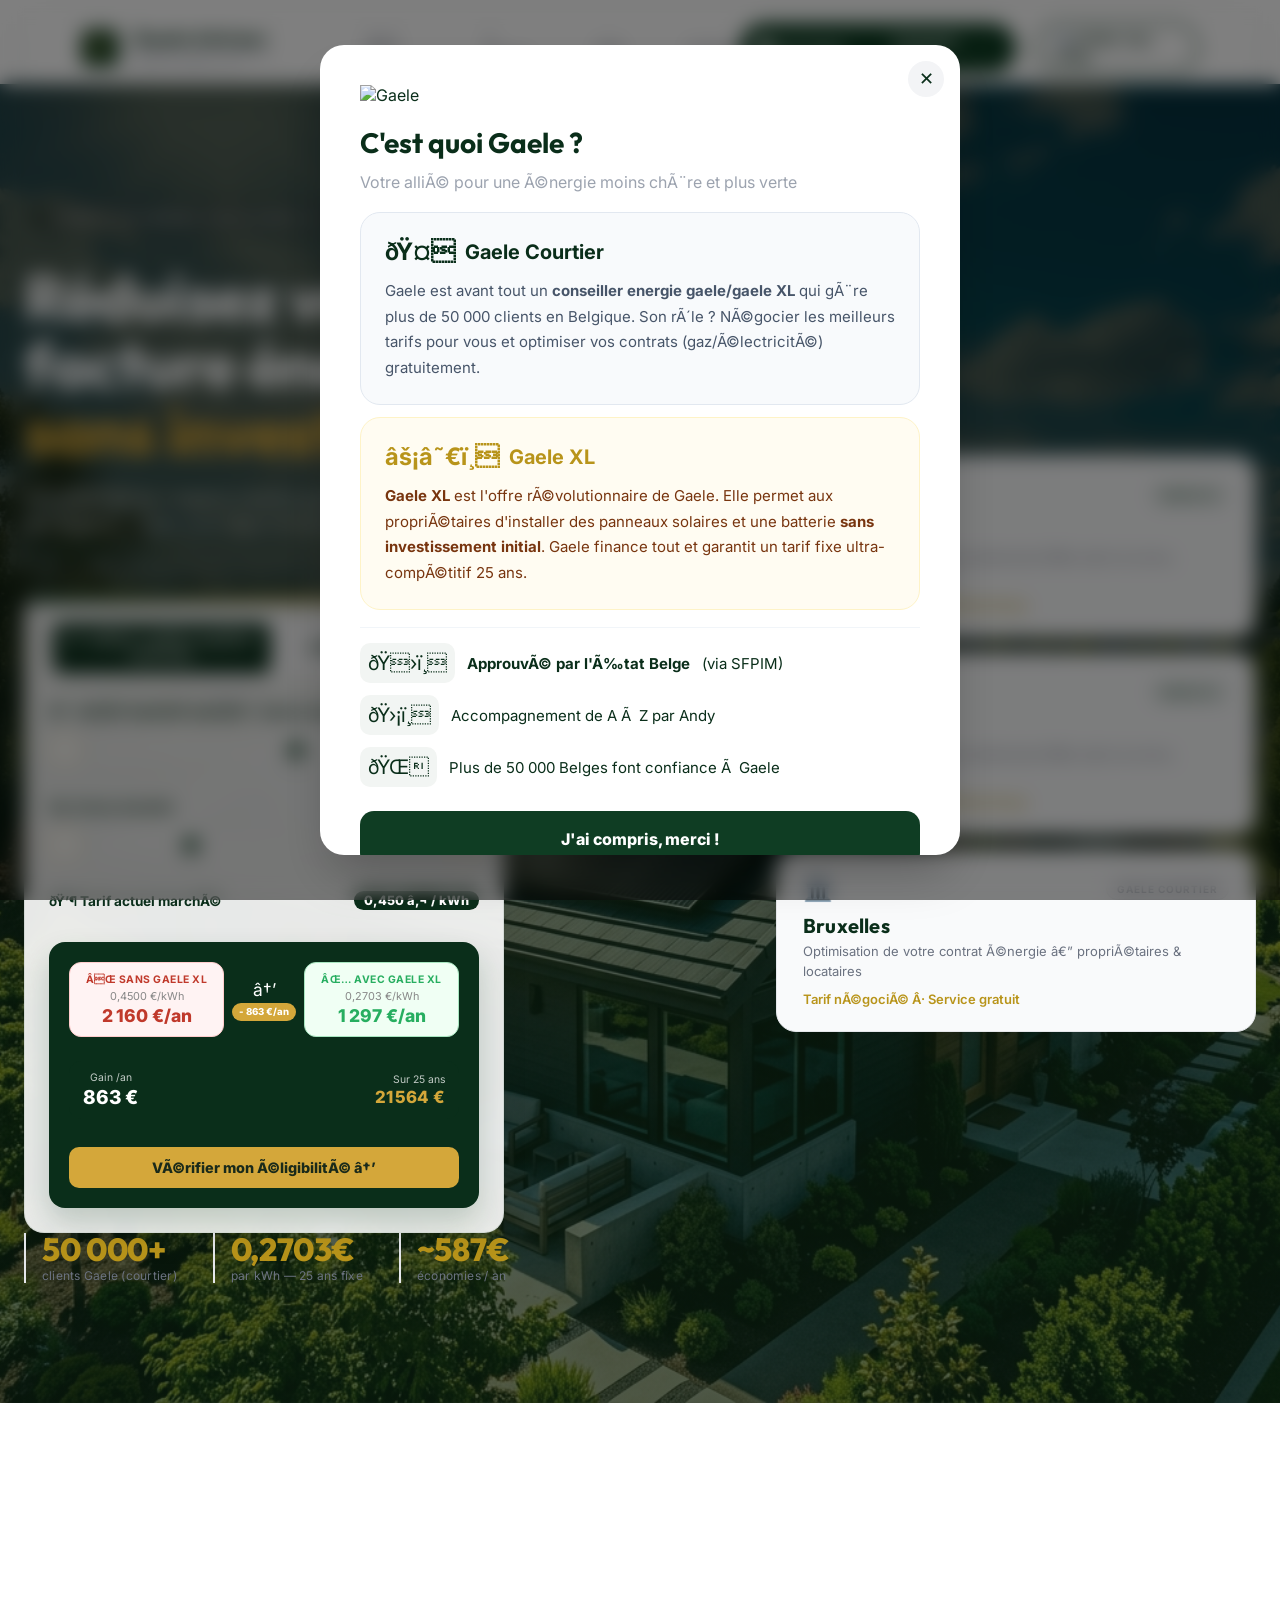
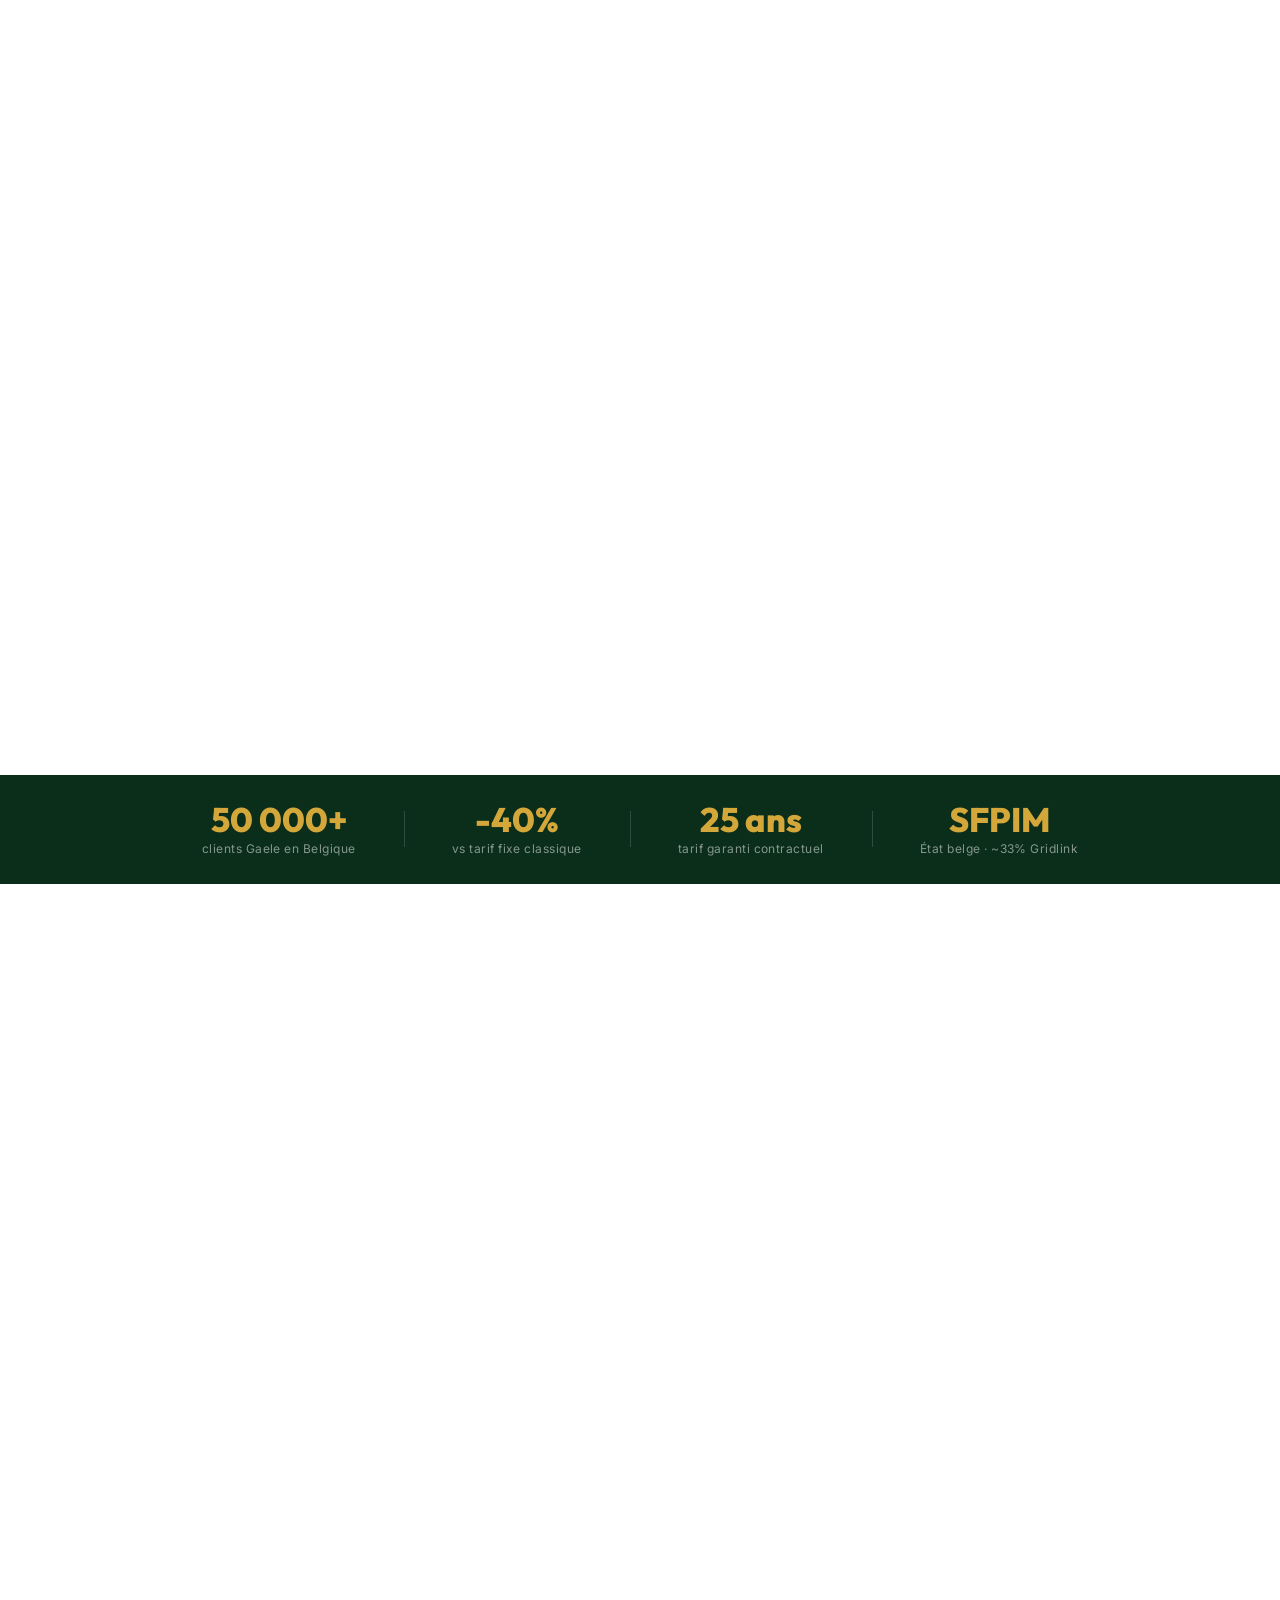
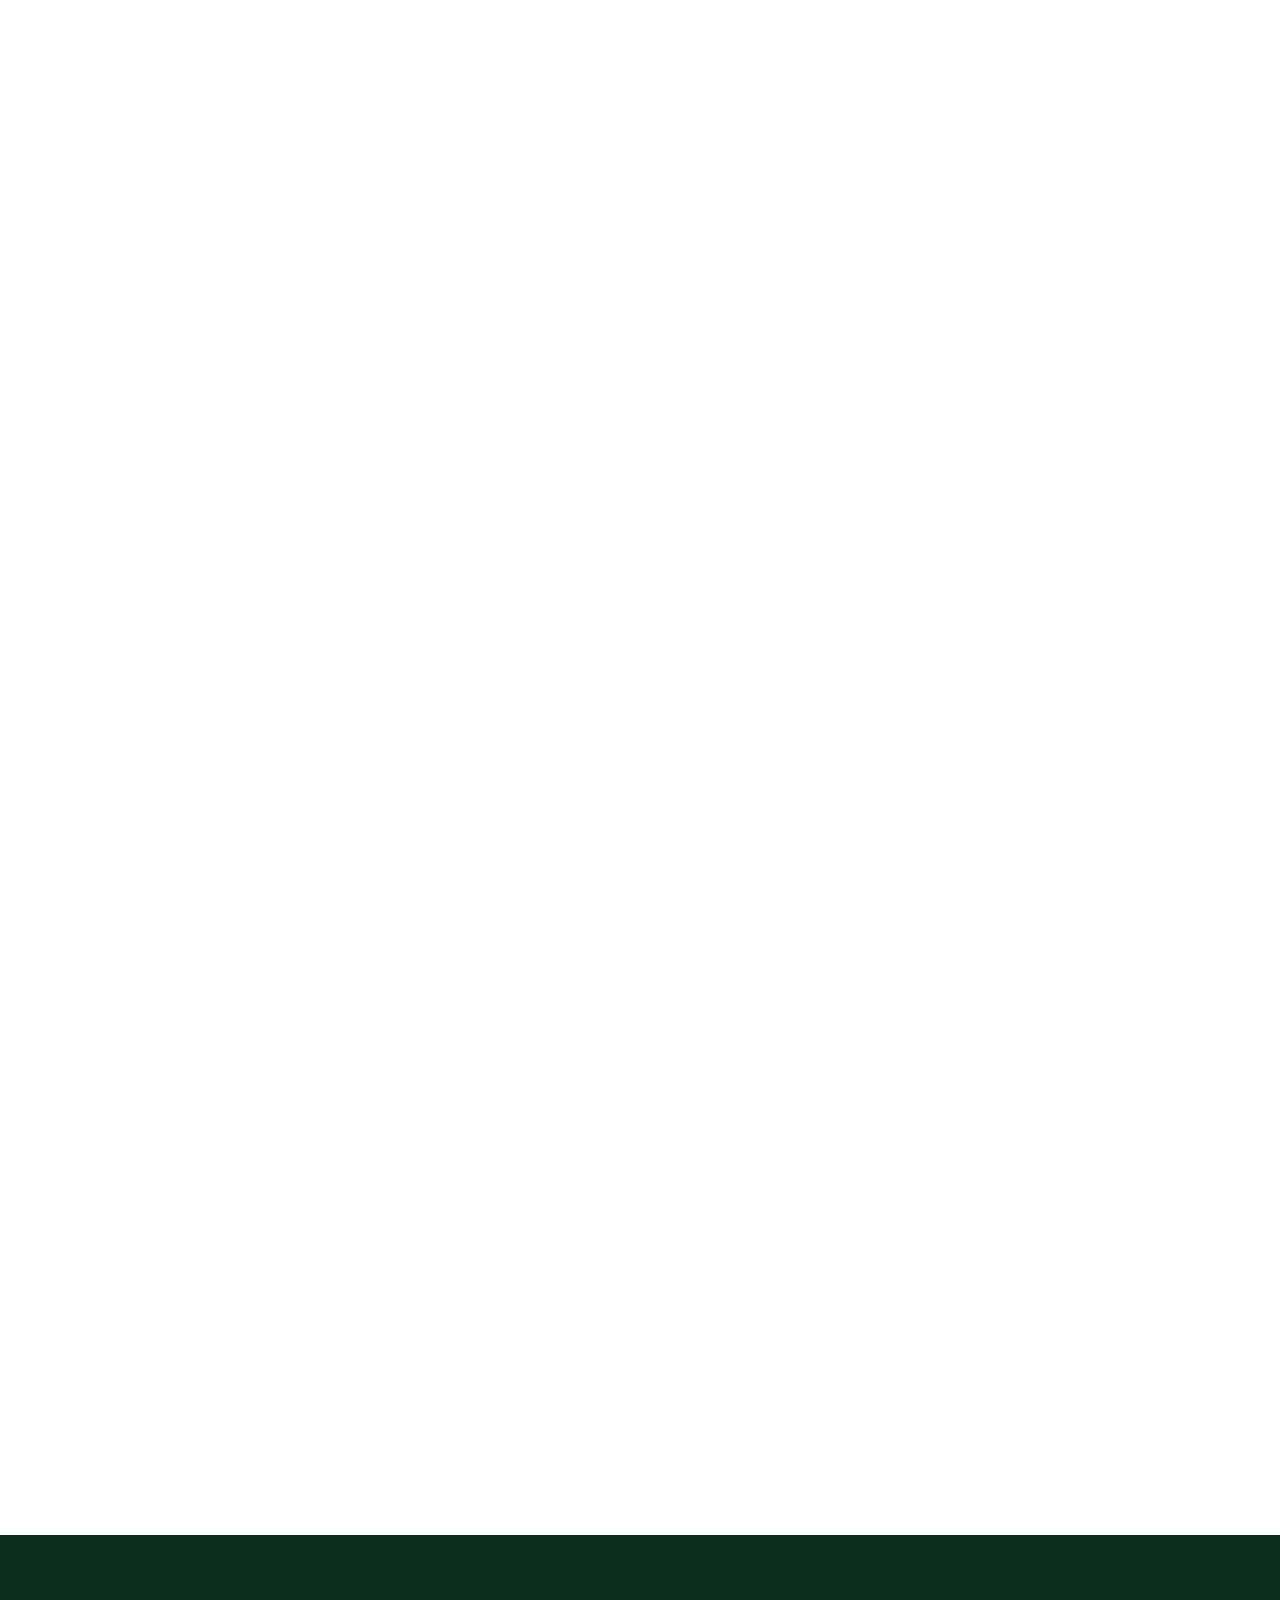
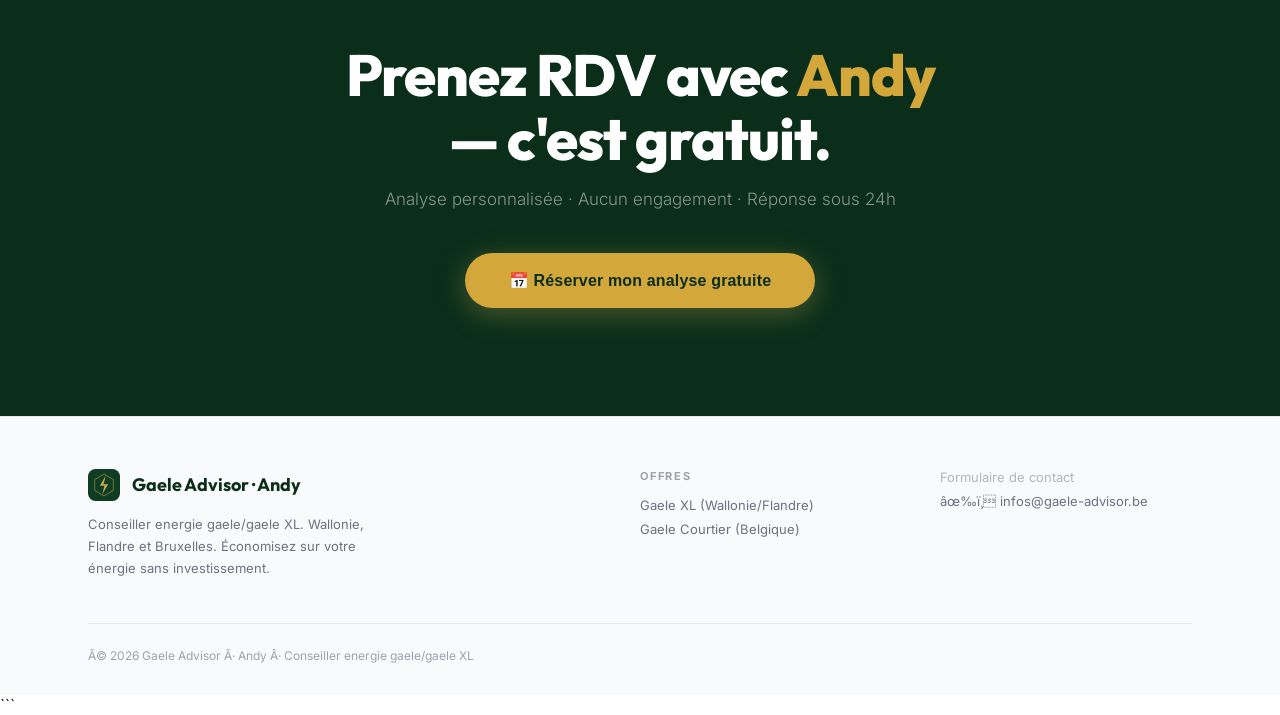
==== index.html @ d5b91354 "Suppression du badge REDONDANT SFPIM dans le Hero (remplacé par la section Key Info)" ====
<!DOCTYPE html>
<html lang="fr">
<head>
<!-- Google Tag Manager -->
<script>(function(w,d,s,l,i){w[l]=w[l]||[];w[l].push({'gtm.start':
new Date().getTime(),event:'gtm.js'});var f=d.getElementsByTagName(s)[0],
j=d.createElement(s),dl=l!='dataLayer'?'&l='+l:'';j.async=true;j.src=
'https://www.googletagmanager.com/gtm.js?id='+i+dl;f.parentNode.insertBefore(j,f);
})(window,document,'script','dataLayer','GTM-54HFLBH8');</script>
<!-- End Google Tag Manager -->

<!-- Meta Pixel Code -->
<script>
!function(f,b,e,v,n,t,s)
{if(f.fbq)return;n=f.fbq=function(){n.callMethod?
n.callMethod.apply(n,arguments):n.queue.push(arguments)};
if(!f._fbq)f._fbq=n;n.push=n;n.loaded=!0;n.version='2.0';
n.queue=[];t=b.createElement(e);t.async=!0;
t.src=v;s=b.getElementsByTagName(e)[0];
s.parentNode.insertBefore(t,s)}(window, document,'script',
'https://connect.facebook.net/en_US/fbevents.js');
fbq('init', '4388762891378390');
fbq('track', 'PageView');
</script>
<noscript><img height="1" width="1" style="display:none"
src="https://www.facebook.com/tr?id=4388762891378390&ev=PageView&noscript=1"
/></noscript>
<!-- End Meta Pixel Code -->
<meta charset="UTF-8">
<meta name="viewport" content="width=device-width, initial-scale=1.0">
<title>Gaele Advisor &#8212; Andy | &#201;conomisez sur votre &#233;nergie</title>

<!-- SEO Meta -->
<meta name="description" content="Panneaux solaires + batterie installés gratuitement en Wallonie et Flandre. Tarif fixe 0,2703€/kWh pendant 25 ans. Andy, conseiller energie gaele/gaele XL, vous accompagne.">
<link rel="canonical" href="https://gaele-advisor.be/">

<!-- Open Graph -->
<meta property="og:type" content="website">
<meta property="og:locale" content="fr_BE">
<meta property="og:site_name" content="Gaele Advisor · Andy">
<meta property="og:title" content="Gaele Advisor — Panneaux solaires gratuits + batterie | Belgique">
<meta property="og:description" content="Installation gratuite de panneaux solaires et batterie en Wallonie et Flandre. Tarif fixe 0,2703€/kWh sur 25 ans. Conseiller energie gaele/gaele XL & SFPIM.">
<meta property="og:url" content="https://gaele-advisor.be/">
<meta property="og:image" content="https://gaele-advisor.be/og-image.png">
<meta property="og:image:width" content="1200">
<meta property="og:image:height" content="630">

<!-- Twitter Card -->
<meta name="twitter:card" content="summary_large_image">
<meta name="twitter:title" content="Gaele Advisor — Panneaux solaires gratuits + batterie | Belgique">
<meta name="twitter:description" content="Installation gratuite en Wallonie et Flandre. Tarif fixe 0,2703€/kWh sur 25 ans.">
<meta name="twitter:image" content="https://gaele-advisor.be/og-image.png">

<!-- Favicon -->
<link rel="icon" type="image/svg+xml" href="data:image/svg+xml,%3Csvg xmlns='http://www.w3.org/2000/svg' width='32' height='32' viewBox='0 0 38 38'%3E%3Crect width='38' height='38' rx='9' fill='%230F3D23'/%3E%3Cpath d='M21 8L14 20H19.5L17 30L24 18H18.5L21 8Z' fill='%23C9A84C'/%3E%3C/svg%3E">
<link rel="apple-touch-icon" href="data:image/svg+xml,%3Csvg xmlns='http://www.w3.org/2000/svg' width='180' height='180' viewBox='0 0 38 38'%3E%3Crect width='38' height='38' rx='9' fill='%230F3D23'/%3E%3Cpath d='M21 8L14 20H19.5L17 30L24 18H18.5L21 8Z' fill='%23C9A84C'/%3E%3C/svg%3E">

<!-- Theme & Geo -->
<meta name="theme-color" content="#0F3D23">
<meta name="geo.region" content="BE">
<meta name="geo.placename" content="Belgique">
<meta name="content-language" content="fr">

<!-- Fonts & Preconnects -->
<link rel="preconnect" href="https://fonts.googleapis.com">
<link rel="preconnect" href="https://fonts.gstatic.com" crossorigin>
<link href="https://fonts.googleapis.com/css2?family=Outfit:wght@300;400;500;600;700;800&family=Inter:wght@300;400;500;600;700&family=Plus+Jakarta+Sans:ital,wght@0,300;0,400;0,500;0,600;0,700;0,800;1,400;1,600&display=swap" rel="stylesheet">
<link rel="preconnect" href="https://adebczvhvxajiyeeyerx.supabase.co" crossorigin>

<link rel="stylesheet" href="styles.css?v=12">
<link rel="stylesheet" href="https://cdn.jsdelivr.net/npm/flatpickr/dist/flatpickr.min.css">

<!-- Scripts bloquants déplacés après le corps, mais on peut les garder ici avec DEFER -->
<script src="https://cdn.jsdelivr.net/npm/@supabase/supabase-js@2/dist/umd/supabase.min.js" defer></script>
<script src="https://cdn.jsdelivr.net/npm/flatpickr" defer></script>
<script src="https://npmcdn.com/flatpickr/dist/l10n/fr.js" defer></script>
<script src="script.js?v=4.0" defer></script>

<!-- Structured Data -->
<script type="application/ld+json">
{
  "@context": "https://schema.org",
  "@type": "LocalBusiness",
  "name": "Gaele Advisor · Andy",
  "description": "Conseiller energie gaele/gaele XL. Installation gratuite de panneaux solaires et batterie en Wallonie et Flandre. Optimisation de contrat énergie pour toute la Belgique.",
  "url": "https://gaele-advisor.be",
  "telephone": "+32470432211",
  "email": "infos@gaele-advisor.be",
  "areaServed": ["Wallonie", "Flandre", "Bruxelles"],
  "priceRange": "€",
  "address": { "@type": "PostalAddress", "addressCountry": "BE" },
  "aggregateRating": {
    "@type": "AggregateRating",
    "ratingValue": "4.9",
    "reviewCount": "217"
  }
}
</script>
<script type="application/ld+json">
{
  "@context": "https://schema.org",
  "@type": "FAQPage",
  "mainEntity": [
    { "@type": "Question", "name": "Pourquoi l'installation est-elle vraiment gratuite ?", "acceptedAnswer": { "@type": "Answer", "text": "Gaele XL installe les panneaux et une batterie sans frais car il gère intelligemment l'énergie stockée sur le marché de l'électricité (marché des déséquilibres)." }},
    { "@type": "Question", "name": "Y a-t-il des frais à prévoir ?", "acceptedAnswer": { "@type": "Answer", "text": "Un seul paiement unique de 150€ de frais de dossier, intégralement remboursés si l'installation s'avère techniquement impossible." }},
    { "@type": "Question", "name": "Pourquoi Gaele XL n'est-il pas disponible à Bruxelles ?", "acceptedAnswer": { "@type": "Answer", "text": "La Région bruxelloise traverse une situation financière difficile, ce qui fragilise les mécanismes de soutien aux énergies renouvelables. Gaele Courtier est disponible partout en Belgique." }},
    { "@type": "Question", "name": "Que se passe-t-il après 25 ans ?", "acceptedAnswer": { "@type": "Answer", "text": "L'installation vous appartient entièrement. Vous pouvez renouveler, changer de fournisseur, ou exploiter votre installation en totale indépendance." }},
    { "@type": "Question", "name": "Suis-je éligible si je suis locataire ?", "acceptedAnswer": { "@type": "Answer", "text": "Pour Gaele XL, il faut être propriétaire. Si vous avez déjà des panneaux, une étude technique déterminera si nous pouvons étendre ou remplacer votre installation (Scénarios A, B, C). Les locataires peuvent optimiser leur contrat via Gaele Courtier." }},
    { "@type": "Question", "name": "Mon toit est-il compatible ?", "acceptedAnswer": { "@type": "Answer", "text": "La grande majorité des toits sont compatibles. Les toits en chaume ou en amiante ne sont pas éligibles. Une visite technique gratuite vérifie la compatibilité." }},
    { "@type": "Question", "name": "Combien de temps prend l'installation ?", "acceptedAnswer": { "@type": "Answer", "text": "Le processus complet prend 8 à 12 semaines entre votre demande et l'installation effective." }},
    { "@type": "Question", "name": "Les panneaux sont-ils assurés ?", "acceptedAnswer": { "@type": "Answer", "text": "Oui. Le contrat inclut incendie, grêle, vol, vandalisme et rongeurs. Panneaux certifiés DNV-GL." }},
    { "@type": "Question", "name": "Quels sont les subsides disponibles pour panneaux solaires en Wallonie 2025 ?", "acceptedAnswer": { "@type": "Answer", "text": "En 2025, la Région wallonne a mis fin aux principales primes directes pour l'achat de panneaux solaires résidentiels. L'immense avantage avec Gaele XL, c'est que l'installation complète (panneaux + batterie) est financée à 100% par nos fonds. Votre investissement de départ est de 0€." }},
    { "@type": "Question", "name": "Est-ce que les panneaux solaires améliorent mon certificat PEB ?", "acceptedAnswer": { "@type": "Answer", "text": "Absolument. La production d'énergie renouvelable via des panneaux solaires améliore considérablement le score PEB de votre habitation, augmentant sa valeur. Avec Gaele XL, vous valorisez votre patrimoine immobilier de manière significative sans dépense initiale." }},
    { "@type": "Question", "name": "Gaele XL est-il disponible en Flandre ? (Vlaanderen)", "acceptedAnswer": { "@type": "Answer", "text": "Oui ! L'offre Gaele XL est pleinement opérationnelle et extrêmement avantageuse partout en Flandre (Vlaanderen), tout comme en Wallonie. Le seul endroit où l'offre n'est pas encore déployée est Bruxelles." }},
    { "@type": "Question", "name": "Quelle est la différence entre les certificats verts et Gaele XL ?", "acceptedAnswer": { "@type": "Answer", "text": "Le système des certificats verts est un ancien mécanisme d'État. Gaele XL est un modèle innovant garanti par des investisseurs. Nous prenons en charge le coût total de vos panneaux et vous garantissons un tarif d'électricité fixe et ultra-bas pendant 25 ans." }},
    { "@type": "Question", "name": "Qu'est-ce que la prime photovoltaïque et comment Gaele XL s'y compare ?", "acceptedAnswer": { "@type": "Answer", "text": "La prime photovoltaïque classique vous obligeait à avancer des milliers d'euros et remplir des dossiers administratifs lourds. Gaele XL supprime tout ce stress : il n'y a aucun investissement initial. Votre matériel est posé gratuitement et les économies sont immédiates." }}
  ]
}
</script>
<script type="application/ld+json">
[
  {
    "@context": "https://schema.org",
    "@type": "Service",
    "serviceType": "Installation panneaux solaires et batterie",
    "name": "Gaele XL",
    "description": "Panneaux solaires + batterie installés gratuitement. Tarif fixe 0,2703€/kWh TVAC pendant 25 ans.",
    "areaServed": ["Wallonie", "Flandre"],
    "provider": { "@type": "LocalBusiness", "name": "Gaele Advisor · Andy" },
    "offers": { "@type": "Offer", "price": "0.2703", "priceCurrency": "EUR", "description": "Par kWh TVAC, tarif fixe 25 ans" }
  },
  {
    "@context": "https://schema.org",
    "@type": "Service",
    "serviceType": "Courtage en énergie",
    "name": "Gaele Courtier",
    "description": "Optimisation gratuite de votre contrat énergie. Meilleur tarif négocié pour toute la Belgique.",
    "areaServed": ["Wallonie", "Flandre", "Bruxelles"],
    "provider": { "@type": "LocalBusiness", "name": "Gaele Advisor · Andy" },
    "offers": { "@type": "Offer", "price": "0", "priceCurrency": "EUR", "description": "Service 100% gratuit" }
  }
]
</script>
</head>
<body>
<!-- Google Tag Manager (noscript) -->
<noscript><iframe src="https://www.googletagmanager.com/ns.html?id=GTM-54HFLBH8"
height="0" width="0" style="display:none;visibility:hidden"></iframe></noscript>
<!-- End Google Tag Manager (noscript) -->

<!-- WELCOME WALL (Rideau d'accueil) -->
<div id="welcome-wall" class="welcome-overlay">
  <div class="welcome-content">
    <div class="welcome-logo">
      <svg width="60" height="60" viewBox="0 0 38 38" fill="none" xmlns="http://www.w3.org/2000/svg">
        <rect width="38" height="38" rx="9" fill="#1A7A3A"/>
        <path d="M21 8L14 20H19.5L17 30L24 18H18.5L21 8Z" fill="#C9A84C"/>
      </svg>
    </div>
    <h2 class="welcome-title">L'énergie simplifiée, <span class="gold">enfin.</span></h2>
    <div class="welcome-steps">
      <div class="w-step">
        <span class="w-ico">⚡</span>
        <div class="w-txt"><strong>Gaele XL</strong><br>Installation 0€ investi</div>
      </div>
      <div class="w-step">
        <span class="w-ico">🏛️</span>
        <div class="w-txt"><strong>SFPIM</strong><br>Certifié État Belge</div>
      </div>
      <div class="w-step">
        <span class="w-ico">🛡️</span>
        <div class="w-txt"><strong>25 ans</strong><br>Tarif fixe garanti</div>
      </div>
    </div>
    <button class="welcome-btn" onclick="closeWelcomeWall()" style="display:none">J'ai compris, je découvre le site</button>
    <div id="welcome-countdown" style="margin-top:20px; font-weight:bold; color:var(--gold); font-size:18px;">L'expertise Gaele arrive...</div>
  </div>
</div>


<!-- NAV -->
<nav class="main-nav">
  <a class="nav-logo" href="/" aria-label="Retour à l'accueil">
    <!-- LOGO SVG -->
    <svg class="nav-logo-mark" width="38" height="38" viewBox="0 0 38 38" fill="none" xmlns="http://www.w3.org/2000/svg" aria-label="Gaele Advisor">
      <title>Gaele Advisor</title>
      <rect width="38" height="38" rx="9" fill="#0F3D23"/>
      <rect width="38" height="38" rx="9" fill="url(#lg1)" opacity="0.6"/>
      <!-- Hexagon shape -->
      <path d="M19 6L30 12.5V25.5L19 32L8 25.5V12.5L19 6Z" stroke="#C9A84C" stroke-width="1.2" fill="none" opacity="0.5"/>
      <!-- Lightning bolt / energy -->
      <path d="M21 8L14 20H19.5L17 30L24 18H18.5L21 8Z" fill="url(#lg2)"/>
      <defs>
        <linearGradient id="lg1" x1="0" y1="0" x2="38" y2="38" gradientUnits="userSpaceOnUse">
          <stop stop-color="#C9A84C" stop-opacity="0.2"/>
          <stop offset="1" stop-color="#C9A84C" stop-opacity="0"/>
        </linearGradient>
        <linearGradient id="lg2" x1="17" y1="8" x2="21" y2="30" gradientUnits="userSpaceOnUse">
          <stop stop-color="#F0D48A"/>
          <stop offset="1" stop-color="#C9A84C"/>
        </linearGradient>
      </defs>
    </svg>
    <div class="nav-logo-text">
      <span class="nav-logo-name">Gaele Advisor</span>
      <span class="nav-logo-sub">Conseiller energie gaele/gaele XL</span>
    </div>
  </a>
  <div class="nav-links">
    <a href="#qualification">Votre offre</a>
    <a href="#andy">&#192; propos</a>
    <a href="#faq">FAQ</a>
    <a href="#footer-contact">Contact</a>
  </div>
  <div class="nav-right">
    <div onclick="openInfoModal(event)" class="nav-gaele-tag">
      <img src="https://gaele.be/wp-content/themes/gaele/assets/images/logo_gaele.png" alt="Logo Gaele Advisor">
      <span class="tag-txt">C'est quoi Gaele ?</span>
    </div>
    <a href="https://sfpim.be/fr/3489-2/" target="_blank" class="nav-sfpim-tag" style="text-decoration:none">
      &#127963;&#65039; SFPIM &#183; &#201;tat belge
    </a>
  </div>
</nav>

<!-- HERO -->
<main>
<section id="home" class="app-view visible">
<div class="hero">
  <div class="hero-container">
  <div class="hero-l">
    <div class="hero-eyebrow">
      <span class="hero-eyebrow-dot"></span>
      <span class="hero-eyebrow-text">Conseiller energie gaele/gaele XL &#183; SFPIM (&#201;tat belge)</span>
    </div>
    <h1>R&#233;duisez votre<br>facture &#233;nergie<br><span class="gold"><em>sans investir</em></span></h1>
    <p class="hero-desc">Panneaux solaires + batterie install&#233;s gratuitement, ou meilleur tarif n&#233;goci&#233; &#8212; selon votre r&#233;gion et votre situation. <strong>Andy vous guide de A &#224; Z.</strong></p>
    <div class="hero-widget-container">
      <div class="widget-card mini">
        <!-- MODE SWITCHER MINI (v50) -->
        <div class="w-mode-switcher">
          <button id="w-btn-part" class="w-mode-btn active" onclick="setWidgetMode('particulier')">👨‍👩‍👧‍👦 Particulier</button>
          <button id="w-btn-pro" class="w-mode-btn" onclick="setWidgetMode('professionnel')">🏢 Professionnel</button>
        </div>

        <div class="widget-grid">
          <div class="widget-inputs">
            <div class="w-input-group" id="group-w-pers">
              <div class="w-label-row">
                <label>👨‍👩‍👧‍👦 Taille du foyer</label>
                <span class="w-value" id="val-w-pers">4 pers.</span>
              </div>
              <div class="w-slider-box">
                <button class="w-adj-btn" onclick="adjW('sl-w-pers', -1)">-</button>
                <input type="range" min="1" max="6" step="1" value="4" id="sl-w-pers" class="w-range" oninput="updateWidget()">
                <button class="w-adj-btn" onclick="adjW('sl-w-pers', 1)">+</button>
              </div>
            </div>
            <div class="w-input-group">
              <div class="w-label-row">
                <label>⚡ Conso annuelle</label>
                <span class="w-value" id="val-w-conso">3 500 kWh</span>
              </div>
              <div class="w-slider-box">
                <button class="w-adj-btn" onclick="adjW('sl-w-conso', -1)">-</button>
                <input type="range" min="1000" max="15000" step="100" value="3500" id="sl-w-conso" class="w-range" oninput="updateWidget(true)">
                <button class="w-adj-btn" onclick="adjW('sl-w-conso', 1)">+</button>
              </div>
            </div>
            <div class="w-input-group" style="margin-bottom:0">
              <div class="w-label-row">
                <label>💶 Tarif actuel marché</label>
                <span class="w-value" style="background:var(--forest); color:white; border:none">0,450 € / kWh</span>
              </div>
              <!-- Tarif bloqué : Pas de curseur ici (v50) -->
            </div>
          </div>
          <div class="widget-results mini">
            <!-- Before/After Comparison -->
            <div style="display:grid; grid-template-columns:1fr auto 1fr; gap:8px; align-items:center; margin-bottom:12px;">
              <div style="background:#fff3f3; border:1.5px solid #ffcccc; border-radius:12px; padding:10px; text-align:center;">
                <div style="font-size:0.65rem; font-weight:700; color:#c0392b; text-transform:uppercase; letter-spacing:0.5px; margin-bottom:3px;">❌ Sans GAELE XL</div>
                <div style="font-size:0.68rem; color:#888; margin-bottom:2px;" id="w-rate-marche">0,4500 €/kWh</div>
                <div style="font-size:1.1rem; font-weight:800; color:#c0392b;" id="w-fact-marche">— €/an</div>
              </div>
              <div style="text-align:center; display:flex; flex-direction:column; align-items:center; gap:3px;">
                <div style="font-size:1.1rem;">→</div>
                <div style="background:var(--gold,#c9a83c); color:#fff; font-size:0.6rem; font-weight:800; border-radius:20px; padding:3px 7px; line-height:1.2; text-align:center;" id="w-eco-an-badge">— €/an</div>
              </div>
              <div style="background:#f0fff4; border:1.5px solid #a8e6c0; border-radius:12px; padding:10px; text-align:center;">
                <div style="font-size:0.65rem; font-weight:700; color:#27ae60; text-transform:uppercase; letter-spacing:0.5px; margin-bottom:3px;">✅ Avec GAELE XL</div>
                <div style="font-size:0.68rem; color:#888; margin-bottom:2px;" id="w-rate-gaele">0,2703 €/kWh</div>
                <div style="font-size:1.1rem; font-weight:800; color:#27ae60;" id="w-fact-gaele">— €/an</div>
              </div>
            </div>
            <!-- Totals -->
            <div style="background:var(--forest,#1a3a2a); color:white; border-radius:12px; padding:10px 14px; display:flex; justify-content:space-between; align-items:center; margin-bottom:12px;">
              <div>
                <div style="font-size:0.65rem; opacity:0.75; margin-bottom:1px;">Gain /an</div>
                <div style="font-size:1.2rem; font-weight:800;" id="w-eco-an">— €</div>
              </div>
              <div style="text-align:right;">
                <div style="font-size:0.65rem; opacity:0.75; margin-bottom:1px;">Sur 25 ans</div>
                <div style="font-size:1.05rem; font-weight:800; color:var(--gold,#c9a83c);" id="w-eco-25">— €</div>
              </div>
            </div>
            <a id="w-cta-link" href="#qualification" class="widget-cta-mini">Vérifier mon éligibilité →</a>
          </div>

        </div>
      </div>
    </div>



    <div class="hero-stats">
      <div class="hstat"><div class="hstat-n">50 000+</div><div class="hstat-l">clients Gaele (courtier)</div></div>
      <div class="hstat"><div class="hstat-n">0,2703&#8364;</div><div class="hstat-l">par kWh &#8212; 25 ans fixe</div></div>
      <div class="hstat"><div class="hstat-n">~587&#8364;</div><div class="hstat-l">&#233;conomies / an</div></div>
    </div>
  </div>

  <div class="hero-r">
    <div class="rcard wal">
      <div class="rcard-inner">
        <div class="rcard-top"><span class="rcard-flag">&#127807;</span><span class="rbadge xl">Gaele XL</span></div>
        <div class="rcard-name">Wallonie</div>
        <div class="rcard-desc">Min. 8 panneaux + batterie dimensionnée selon ta conso, installés gratuitement</div>
        <div class="rcard-tag">0,2703 € / kWh · Tarif fixe 25 ans</div>
      </div>
    </div>
    <div class="rcard fla">
      <div class="rcard-inner">
        <div class="rcard-top"><span class="rcard-flag">&#129409;</span><span class="rbadge xl">Gaele XL</span></div>
        <div class="rcard-name">Flandre</div>
        <div class="rcard-desc">Min. 8 panneaux + batterie dimensionnée selon ta conso, installés gratuitement</div>
        <div class="rcard-tag">0,2703 € / kWh · Tarif fixe 25 ans</div>
      </div>
    </div>
    <div class="rcard bxl">
      <div class="rcard-inner">
        <div class="rcard-top"><span class="rcard-flag">&#127963;&#65039;</span><span class="rbadge courtier">Gaele Courtier</span></div>
        <div class="rcard-name">Bruxelles</div>
        <div class="rcard-desc">Optimisation de votre contrat énergie — propriétaires & locataires</div>
        <div class="rcard-tag">Tarif négocié · Service gratuit</div>
      </div>
    </div>
  </div>
  </div>
</div>
</section>

<!-- SECTION : QUI, QUOI, POURQUOI -->
<section id="key-info" class="app-view">
  <div class="section-wrap">
    <div class="key-info-grid">
      <!-- WHO -->
      <div class="ki-card">
        <div class="ki-ico">🏛️</div>
        <h3 class="ki-title">L'État Belge & Gridlink</h3>
        <p class="ki-text">Le fonds souverain <strong>SFPIM (État Belge)</strong> est actionnaire à 33% de Gridlink, la maison-mère de Gaele. Une garantie institutionnelle de confiance et de pérennité.</p>
        <a href="https://sfpim.be/fr/3489-2/" target="_blank" class="ki-link">Lire le communiqué officiel →</a>
      </div>
      
      <!-- WHAT -->
      <div class="ki-card">
        <div class="ki-ico">⚡</div>
        <h3 class="ki-title">L'Offre Gaele XL</h3>
        <p class="ki-text">Une installation photovoltaïque premium (<strong>Panneaux AIKO + Batterie</strong>) posée gratuitement. Vous ne payez que votre consommation à prix fixe pendant 25 ans.</p>
        <span class="ki-badge">0€ Investi</span>
      </div>
      
      <!-- WHY -->
      <div class="ki-card">
        <div class="ki-ico">🌍</div>
        <h3 class="ki-title">Pourquoi 0€ ?</h3>
        <p class="ki-text">Gaele XL finance votre matériel et se rémunère sur la gestion intelligente de l'énergie surplus sur les marchés de gros. <strong>Vous économisez, nous gérons.</strong></p>
      </div>
    </div>
  </div>
</section>

<!-- SECTION PROFESSIONNELS -->
<section id="professionnels" class="app-view">
  <div class="section-wrap pro-box">
    <div class="pro-flex">
      <div class="pro-content">
        <span class="section-eyebrow">Offre Entreprise</span>
        <h2 class="section-title pro-title">Vous êtes un <span class="gold">Professionnel ?</span></h2>
        <p class="section-sub pro-sub">Gaele XL accompagne aussi les entreprises (PME, indépendants, libéraux) dans leur transition énergétique. Pour en bénéficier, vous devez être <strong>propriétaire du bâtiment</strong>.</p>
        <ul class="pro-list">
          <li class="pro-li"><span class="pro-check">✓</span> Tarif fixe garanti : <strong>0,25 € / kWh HTVA</strong></li>
          <li class="pro-li"><span class="pro-check">✓</span> Installation gratuite · Aucun impact sur votre trésorerie</li>
          <li class="pro-li"><span class="pro-check">✓</span> Protection contre la volatilité des marchés pendant 25 ans</li>
          <li class="pro-li"><span class="pro-check">✓</span> Valorisation immédiate de votre actif immobilier</li>
        </ul>
        <button class="btn-gold pro-cta" onclick="openCal(event, 'pro')">Demander une étude pro &#8594;</button>
      </div>
      <div class="pro-visual">
        <div class="pro-img-card">
          <div class="pro-ico">🏢🏭</div>
          <div class="pro-img-title">Propriétaire du bâtiment</div>
          <p class="pro-img-desc">L'offre est réservée aux propriétaires fonciers ou de bâtiments industriels/commerciaux / résidentiels.</p>
        </div>
      </div>
    </div>
  </div>
</section>

<!-- SOCIAL PROOF BAND -->
<div id="proof">
  <div class="proof-wrap">
    <div class="proof-item"><div class="proof-n">50 000+</div><div class="proof-l">clients Gaele en Belgique</div></div>
    <div class="proof-item"><div class="proof-n">-40%</div><div class="proof-l">vs tarif fixe classique</div></div>
    <div class="proof-item"><div class="proof-n">25 ans</div><div class="proof-l">tarif garanti contractuel</div></div>
    <div class="proof-item"><div class="proof-n">SFPIM</div><div class="proof-l">&#201;tat belge &#183; ~33% Gridlink</div></div>
  </div>
</div>

<!-- QUALIFICATION -->
<section id="qualification" class="app-view">
<div class="section-wrap" style="max-width:860px">
  <span class="section-eyebrow">Trouvez votre offre</span>
  <h2 class="section-title">Quelle est votre <em>situation</em> ?</h2>
  <p class="section-sub">Réponse instantanée · Andy vous contacte sous 24h</p>

  <div style="max-width:400px; margin: 0 auto 30px; position:relative" id="q-cp-search-wrap">
    <input type="text" id="q-cp-search" maxlength="4" placeholder="Tapez votre code postal..." 
           style="width:100%; height:60px; border-radius:18px; border:2px solid #E5E7EB; padding: 0 50px 0 20px; font-size:18px; font-weight:600; outline:none; transition: border-color 0.3s;"
           onfocus="this.style.borderColor='var(--forest2)'" onblur="this.style.borderColor='#E5E7EB'">
    <div id="q-cp-search-feedback" style="position:absolute; right:20px; top:50%; transform:translateY(-50%); font-weight:700; color:var(--forest2); font-size:14px; display:none"></div>
    <div style="font-size:12px; color:var(--muted); margin-top:8px; text-align:center">Ou choisissez votre région ci-dessous ↓</div>
  </div>

  <div class="qstep-label">01 — Votre région</div>
  <div class="qgrid-3" id="q1-grid">
    <button class="qcard" onclick="selectQ(this,'region','wal')"><span class="qcard-ico">&#127807;</span><span class="qcard-label">Wallonie</span></button>
    <button class="qcard" onclick="selectQ(this,'region','fla')"><span class="qcard-ico">&#129409;</span><span class="qcard-label">Flandre</span></button>
    <button class="qcard" onclick="selectQ(this,'region','bxl')"><span class="qcard-ico">&#127963;&#65039;</span><span class="qcard-label">Bruxelles</span></button>
  </div>

  <div class="qstep-label" id="q-step-2">02 &#8212; Votre statut</div>
  <div class="qgrid-2" id="q2-grid">
    <button class="qcard" onclick="selectQ(this,'statut','proprio')"><span class="qcard-ico">&#127968;</span><span class="qcard-label">Propri&#233;taire</span></button>
    <button class="qcard" onclick="selectQ(this,'statut','locataire')"><span class="qcard-ico">&#128273;</span><span class="qcard-label">Locataire</span></button>
  </div>

  <div class="qstep-label" id="q-step-3" style="display:none">03 &#8212; Panneaux solaires</div>
  <div class="qgrid-2" id="q3-grid" style="display:none">
    <button class="qcard" onclick="selectQ(this,'panneaux','non')"><span class="qcard-ico">&#9728;&#65039;</span><span class="qcard-label">Non, pas encore</span></button>
    <button class="qcard" onclick="selectQ(this,'panneaux','oui')"><span class="qcard-ico">&#128994;</span><span class="qcard-label">Oui, j'en ai d&#233;j&#224;</span></button>
  </div>
  <div id="q-panneaux-info" style="display:none; margin:16px auto; max-width:550px; background:#FFF7ED; border:1px solid #FED7AA; border-radius:14px; padding:16px 20px; font-size:14px; color:#92400E;">
    &#9888;&#65039; <strong>Bonne nouvelle !</strong> Gaele XL accepte désormais les extensions. Une <strong>visite technique (Survey)</strong> gratuite déterminera votre scénario :
    <div class="scenarios-list">
      <div class="scenario-item">
        <span class="scenario-tag">A</span>
        <div class="scenario-content"><strong>Puissance &lt; 300 Wc :</strong> Démontage et enlèvement gratuit.</div>
      </div>
      <div class="scenario-item">
        <span class="scenario-tag">B</span>
        <div class="scenario-content"><strong>&gt; 300 Wc + Full Black :</strong> Conservation et extension (Nouveaux panneaux uniquement).</div>
      </div>
      <div class="scenario-item">
        <span class="scenario-tag">C</span>
        <div class="scenario-content"><strong>&gt; 300 Wc + Alu :</strong> Démontage gratuit (si toit incliné).</div>
      </div>
    </div>
    <div style="font-size: 12px; margin-top: 10px; opacity: 0.8;"><em>* Visite technique (Survey) obligatoire. Document de renonciation nécessaire pour les démontages.</em></div>
  </div>

  <div class="qual-result-box" id="qual-result" style="display:none; margin-top: 40px;">
    <!-- Les cartes seront affichées ici via le script -->
    <div id="card-xl" class="offer-card featured" style="display:none; max-width:450px; margin: 0 auto;">
      <div class="offer-top-bar" style="background:linear-gradient(90deg,var(--forest3),var(--forest2))"></div>
      <div class="offer-ico">⚡☀️</div>
      <div style="display:flex;gap:8px;flex-wrap:wrap;margin-bottom:14px">
        <span class="offer-badge premium">Populaire</span>
        <span class="offer-badge premium" style="font-size:9px">🏛️ SFPIM · État belge</span>
      </div>
      <div class="offer-title" style="color:var(--forest);font-family:var(--font-display)">Gaele XL</div>
      <span class="offer-region">🌿 Wallonie &nbsp;·&nbsp; 🦁 Flandre · Propriétaires</span>
      <div class="offer-price" style="color:var(--gold-d);font-family:var(--font-display)">0,2703 €</div>
      <div class="offer-price-sub" style="color:var(--muted)">/kWh TVAC · Tarif fixe 25 ans</div>
      <ul class="offer-features">
        <li class="offer-feature"><span class="feat-check" style="color:var(--forest2)">✓</span>Panneaux solaires installés GRATUITEMENT</li>
        <li class="offer-feature"><span class="feat-check" style="color:var(--forest2)">✓</span>Batterie incluse (taille selon visite technique, min. 8 panneaux)</li>
        <li class="offer-feature"><span class="feat-check" style="color:var(--forest2)">✓</span>Tarif fixe 25 ans · indexation max 2%/an</li>
        <li class="offer-feature"><span class="feat-check" style="color:var(--forest2)">✓</span>Compatible et avantageux si vous avez une borne <strong>Sparki</strong></li>
        <li class="offer-feature"><span class="feat-check" style="color:var(--forest2)">✓</span>Installation + maintenance + assurance incluses</li>
        <li class="offer-feature"><span class="feat-check" style="color:var(--forest2)">✓</span>Certifié DNV-GL · Incendie, grêle, vol, rongeurs</li>
        <li class="offer-info"><span>ℹ</span>Frais de dossier uniques : 150 € (remboursés si installation impossible)</li>
      </ul>
      <button class="offer-cta gold" onclick="openCal(event)">Prendre RDV avec Andy →</button>
    </div>

    <div id="card-courtier" class="offer-card" style="display:none; max-width:450px; margin: 0 auto;">
      <div class="offer-top-bar" style="background:linear-gradient(90deg,var(--forest3),var(--forest2))"></div>
      <div class="offer-ico">⚡🇧🇪</div>
      <span class="offer-badge courtier">Toute la Belgique</span>
      <div class="offer-title" style="font-family:var(--font-display)">Gaele Courtier</div>
      <span class="offer-region" style="color:rgba(14,31,19,0.45)">🌿 Wallonie · 🦁 Flandre · 🌿️ Bruxelles</span>
      <div class="offer-price" style="color:var(--forest);font-family:var(--font-display)">Gratuit</div>
      <div class="offer-price-sub" style="color:rgba(14,31,19,0.45)">Service 100% gratuit · Meilleur tarif du marché</div>
      <ul class="offer-features">
        <li class="offer-feature"><span class="feat-check" style="color:var(--forest2)">✓</span>Audit de votre contrat actuel</li>
        <li class="offer-feature"><span class="feat-check" style="color:var(--forest2)">✓</span>Changement de fournisseur optimisé</li>
        <li class="offer-feature"><span class="feat-check" style="color:var(--forest2)">✓</span>Tarif fixe ou variable selon votre profil</li>
        <li class="offer-feature"><span class="feat-check" style="color:var(--forest2)">✓</span>Accompagnement administratif complet</li>
        <li class="offer-feature"><span class="feat-check" style="color:var(--forest2)">✓</span>Disponible propriétaires ET locataires</li>
      </ul>
      <button class="offer-cta outline-dark" onclick="openCal(event)">Prendre RDV avec Andy →</button>
    </div>
  </div>
</div>
</section>

<!-- EQUIPMENT SECTION -->
<section id="equipment" class="equipment-section app-view">
  <div class="section-wrap">
    <span class="section-eyebrow">Une installation premium de A à Z</span>
    <h2 class="section-title">Tout est inclus, <span class="gold">zéro investissement.</span></h2>
    <p class="section-sub">Nous ne faisons aucun compromis sur la qualité. Votre installation est composée du meilleur matériel du marché, posé par des experts.</p>
    
    <div class="equipment-grid">
      <!-- Card 1: Installers -->
      <div class="equipment-card">
        <div class="equipment-img-box">
          <img src="assets/gaele-xl-installateurs.png" alt="Installateurs Gaele XL">
        </div>
        <div class="equipment-content">
          <h3 class="equipment-card-title">Installation Haute Performance</h3>
          <p class="equipment-card-desc">Panneaux <strong>AIKO 455 Wp</strong> (N-Type ABC) certifiés <strong>DNV GL</strong>. Rendement maximal et esthétique Full Black pour votre toiture.</p>
        </div>
      </div>
      
      <!-- Card 2: Battery -->
      <div class="equipment-card">
        <div class="equipment-img-box">
          <img src="assets/gaele-xl-batterie.png" alt="Batterie Gaele XL">
        </div>
        <div class="equipment-content">
          <h3 class="equipment-card-title">Stockage Sigenergy</h3>
          <p class="equipment-card-desc">Le système <strong>SigenStor</strong> : une batterie intelligente et évolutive pour maximiser votre autoconsommation jour et nuit.</p>
        </div>
      </div>
      
      <!-- Card 3: Inverter -->
      <div class="equipment-card">
        <div class="equipment-img-box">
          <img src="assets/gaele-xl-onduleur.png" alt="Onduleur Gaele XL">
        </div>
        <div class="equipment-content">
          <h3 class="equipment-card-title">Onduleur Hybride Sigen</h3>
          <p class="equipment-card-desc">Le cerveau 5-en-1 de votre installation (onduleur, chargeur DC, batterie) pour une gestion d'énergie simplifiée et ultra-rapide.</p>
        </div>
      </div>
    </div>
  </div>
</section>

<!-- COMPARE TABLE -->
<section id="compare" class="app-view">
<div class="section-wrap">
  <span class="section-eyebrow">Comparaison</span>
  <h2 class="section-title">Votre fournisseur actuel<br><em>vs Gaele XL</em></h2>
  <p class="section-sub">Les chiffres parlent d'eux-m&#234;mes</p>
  <div style="overflow-x:auto">
  <table class="compare-table">
    <thead>
      <tr>
        <th>Crit&#232;re</th>
        <th>March&#233; classique</th>
        <th>Gaele XL (Wallonie / Flandre)</th>
      </tr>
    </thead>
    <tbody>
      <tr><td>&#128182; Co&#251;t moyen/kWh</td><td>0,4382 &#8364; TVAC (moyenne march&#233;)</td><td>0,2703 &#8364; TVAC</td></tr>
      <tr><td>&#128197; Dur&#233;e du tarif</td><td>Variable / r&#233;visable</td><td>Fixe 25 ans garanti</td></tr>
      <tr><td>&#128200; &#201;volution prix</td><td>+3,5%/an en moyenne</td><td>+2%/an max (plafonn&#233; contrat)</td></tr>
      <tr><td>&#9728;&#65039; Panneaux solaires</td><td><span class="cross">&#10007;</span> Non inclus</td><td>Install&#233;s gratuitement</td></tr>
      <tr><td>&#128267; Batterie domicile</td><td><span class="cross">&#10007;</span> Non inclus</td><td>incluse gratuitement (dimensionn&#233;e selon ta consommation)</td></tr>
      <tr><td>&#128295; Maintenance</td><td><span class="cross">&#10007;</span> &#192; votre charge</td><td>Incluse dans le contrat</td></tr>
      <tr><td>&#128176; &#201;conomies/an (3500 kWh)</td><td>&#8212; (r&#233;f&#233;rence)</td><td>Jusqu'à 587,65 &#8364; / an</td></tr>
      <tr><td>&#128176; &#201;conomies sur 25 ans</td><td>&#8212; (r&#233;f&#233;rence)</td><td>~14 500 &#8364; estim&#233;s</td></tr>
      <tr><td>&#128737;&#65039; Assurance panneaux</td><td>&#8212;</td><td>Incendie, gr&#234;le, vol, rongeurs</td></tr>
      <tr><td>&#128203; Frais d'entr&#233;e</td><td>Aucun</td><td>150 &#8364; dossier (rembours&#233;s si impossible)</td></tr>
      <tr><td>&#9201;&#65039; D&#233;lai installation</td><td>&#8212;</td><td>8 &#224; 12 semaines</td></tr>
      <tr><td>&#127963;&#65039; Garantie institutionnelle</td><td>&#8212;</td><td>SFPIM (&#201;tat belge) &#8212; ~33% Gridlink</td></tr>
    </tbody>
  </table>
  </div>
  <p style="font-size:12px;color:var(--muted2);margin-top:14px">* Bas&#233; sur 3500 kWh/an, pointe mensuelle de 6 kW, Fluvius West, TVA 6% et prix moyens de 2025. Gaele XL : 0,2703&#8364;/kWh, indexation max 2%/an. Source : gaele.be/fr/xl.</p>
</div>
</section>

<!-- TESTIMONIALS -->
<section id="temoignages" class="app-view">
<div class="section-wrap">
  <span class="section-eyebrow">Avis clients</span>
  <h2 class="section-title">Ils ont d&#233;j&#224; <em style="font-style:italic">&#233;conomis&#233;</em></h2>
  <p class="section-sub">Vrais clients, vrais r&#233;sultats</p>
  <div class="testi-grid">
    <div class="tcard">
      <div class="tcard-stars">&#9733;&#9733;&#9733;&#9733;&#9733;</div>
      <p class="tcard-text">"Andy m'a expliqu&#233; le fonctionnement en 20 minutes. J'&#233;conomise maintenant 490&#8364; par an. L'installation s'est faite sans stress."</p>
      <div class="tcard-author">
        <div class="tcard-avatar">ML</div>
        <div><div class="tcard-name">Marie-Lise D.</div><div class="tcard-location">Namur, Wallonie</div><span class="tcard-badge">Gaele XL</span></div>
      </div>
    </div>
    <div class="tcard">
      <div class="tcard-stars">&#9733;&#9733;&#9733;&#9733;&#9733;</div>
      <p class="tcard-text">"Je ne croyais pas que c'&#233;tait vraiment gratuit. Panneaux install&#233;s, batterie pos&#233;e, facture en baisse de 38% d&#232;s le premier mois."</p>
      <div class="tcard-author">
        <div class="tcard-avatar">JP</div>
        <div><div class="tcard-name">Jean-Pierre V.</div><div class="tcard-location">Gent, Flandre</div><span class="tcard-badge">Gaele XL</span></div>
      </div>
    </div>
    <div class="tcard">
      <div class="tcard-stars">&#9733;&#9733;&#9733;&#9733;&#9733;</div>
      <p class="tcard-text">"&#192; Bruxelles, Andy m'a aid&#233; &#224; changer de fournisseur via Gaele. R&#233;sultat imm&#233;diat sur ma facture, z&#233;ro d&#233;marche de ma part."</p>
      <div class="tcard-author">
        <div class="tcard-avatar">SC</div>
        <div><div class="tcard-name">Sophie C.</div><div class="tcard-location">Ixelles, Bruxelles</div><span class="tcard-badge" style="background:rgba(14,31,19,0.06);color:var(--forest);border-color:rgba(14,31,19,0.15)">Gaele Courtier</span></div>
      </div>
    </div>
  </div>

  <div style="text-align: center; margin-top: 48px;">
    <p style="font-size: 14px; color: var(--muted); margin-bottom: 16px;">Vous êtes déjà client ?</p>
    <button class="btn-ghost" onclick="openReviewModal(event)" style="border-radius: 12px; padding: 12px 32px; font-weight: 700;">✍️ Laisser un avis</button>
  </div>
</div>
</div>
</section>

<!-- ANDY -->
<section id="andy" class="app-view">
<div class="section-wrap">
  <div class="andy-section">
    <span class="andy-eyebrow">Votre conseiller</span>
    <div class="andy-name">Andy</div>
    <div class="andy-role">&#9889; Conseiller energie gaele/gaele XL</div>
    <p class="andy-bio">Conseiller ind&#233;pendant en &#233;nergie bas&#233; en Wallonie, je vous accompagne de A &#224; Z dans votre transition &#233;nerg&#233;tique. Mon objectif : vous faire &#233;conomiser le maximum avec z&#233;ro investissement et z&#233;ro stress administratif.</p>
    <div class="andy-chips">
      <span class="chip gold">Gaele XL</span>
      <span class="chip gold">Gaele Courtier</span>
      <span class="chip plain">Wallonie</span>
      <span class="chip plain">Flandre</span>
      <span class="chip plain">Bruxelles</span>
    </div>
    <div class="andy-contact">
      <button class="contact-btn rdv" onclick="scrollToQualification(event)">&#128197; Prendre RDV</button>
    </div>
  </div>
</div>
</section>

<!-- FAQ -->
<section id="faq" class="app-view">
<div class="section-wrap">
  <span class="section-eyebrow">Questions fr&#233;quentes</span>
  <h2 class="section-title">Tout ce que vous<br><em style="font-style:italic">voulez savoir</em></h2>
  <div class="faq-grid">
    <div class="faq-item" onclick="toggleFaq(this)">
      <div class="faq-q">SFPIM : Un investissement de l'&#201;tat Belge dans la transition &#233;nerg&#233;tique ?<span class="faq-arrow">+</span></div>
      <div class="faq-a">
        <div class="faq-a-inner">
          <p>La <a href="https://sfpim.be/fr/3489-2/" target="_blank" style="color:var(--forest2);font-weight:700">SFPIM</a> (fonds souverain belge) est actionnaire &#224; hauteur d'environ <strong>un tiers (33%)</strong> de <strong>GRIDLINK</strong>, la holding de Gaele. Investir dans GRIDLINK est une d&#233;cision strat&#233;gique pour l'&#201;tat pour trois raisons :</p>
          <ul style="margin: 10px 0; padding-left: 20px; color: rgba(14, 31, 19, 0.7);">
            <li><strong>Expertise :</strong> La connaissance approfondie du secteur de l'&#201;nergie par le groupe.</li>
            <li><strong>Port&#233;e :</strong> Une base de plus de 50 000 clients et 250 000 contrats g&#233;r&#233;s par an.</li>
            <li><strong>Impact :</strong> L'utilisation de technologies durables comme les panneaux solaires et batteries domestiques.</li>
          </ul>
          <p>Gaele XL est une marque de <strong>Gridlink SRL</strong> (BE0778540509), un acteur majeur de l'&#201;nergie en Belgique. Le groupe g&#232;re également le r&#233;seau de bornes de recharge <strong>Sparki</strong>. En choisissant Gaele, vous b&#233;n&#233;ficiez de la force du leader du courtage en Europe (ENBRO) et d'un installateur majeur (EARTH), le tout soutenu par la solidit&#233; institutionnelle de la Belgique. <a href="https://sfpim.be/fr/3489-2/" target="_blank" style="color:var(--forest2);text-decoration:underline">Lire le communiqu&#233; officiel &#8594;</a></p>
        </div>
      </div>
    </div>
    <div class="faq-item" onclick="toggleFaq(this)">
      <div class="faq-q">Pourquoi l'installation est-elle vraiment gratuite ?<span class="faq-arrow">+</span></div>
      <div class="faq-a"><div class="faq-a-inner"><p>Gaele XL installe les panneaux et une batterie (dimensionn&#233;e selon ta consommation) sans frais car il g&#232;re intelligemment l'&#233;nergie stock&#233;e sur le march&#233; de l'&#233;lectricit&#233; (march&#233; des d&#233;s&#233;quilibres). Cette gestion active permet &#224; Gaele de proposer un tarif ultra-comp&#233;titif tout en rentabilisant l'installation.</p></div></div>
    </div>
    <div class="faq-item" onclick="toggleFaq(this)">
      <div class="faq-q">Y a-t-il des frais &#224; pr&#233;voir ?<span class="faq-arrow">+</span></div>
      <div class="faq-a"><div class="faq-a-inner"><p>Un seul paiement unique de <strong>150 &#8364; de frais de dossier</strong> est demand&#233; &#224; la confirmation. Ces frais sont <strong>int&#233;gralement rembours&#233;s</strong> si l'installation s'av&#232;re techniquement impossible chez vous.</p></div></div>
    </div>
    <div class="faq-item" onclick="toggleFaq(this)">
      <div class="faq-q">Gaele XL est-il disponible en Flandre ? (Vlaanderen)<span class="faq-arrow">+</span></div>
      <div class="faq-a"><div class="faq-a-inner"><p><strong>Oui !</strong> L'offre Gaele XL est pleinement opérationnelle et extrêmement avantageuse partout en Flandre (Vlaanderen), tout comme en Wallonie. Le seul endroit où notre offre n'est pas encore déployée (pour des raisons de régulation de réseau) est la Région de Bruxelles-Capitale.</p></div></div>
    </div>
    <div class="faq-item" onclick="toggleFaq(this)">
      <div class="faq-q">Quelle est la différence entre les certificats verts et Gaele XL ?<span class="faq-arrow">+</span></div>
      <div class="faq-a"><div class="faq-a-inner"><p>Le système des "certificats verts" est un ancien mécanisme d'État (qui n'est d'ailleurs pratiquement plus octroyé pour les nouvelles installations résidentielles). <strong>Gaele XL</strong> est un modèle innovant garanti par des investisseurs (dont 30% par l'État belge). Au lieu de vendre des certificats virtuels, nous prenons en charge le coût total de vos panneaux, et en échange, nous vous garantissons physiquement un tarif d'électricité fixe, ultra-bas (0,270€/kWh) et bouclier contre l'inflation pendant 25 ans.</p></div></div>
    </div>
    <div class="faq-item" onclick="toggleFaq(this)">
      <div class="faq-q">Qu'est-ce que la prime photovoltaïque et comment Gaele XL s'y compare ?<span class="faq-arrow">+</span></div>
      <div class="faq-a"><div class="faq-a-inner"><p>La prime photovoltaïque classique vous obligeait à puiser dans vos économies pour avancer des milliers d'euros, remplir des dossiers administratifs lourds, et espérer que les budgets de la Région ne soient pas épuisés. <strong>Gaele XL</strong> supprime tout ce stress : il n'y a <strong>aucun investissement initial</strong>. Dès le premier jour, votre matériel est posé gratuitement, et vous commencez à faire des économies immédiates sur le prix de l'énergie.</p></div></div>
    </div>
    <div class="faq-item" onclick="toggleFaq(this)">
      <div class="faq-q">Pourquoi Gaele XL n'est-il pas disponible &#224; Bruxelles ?<span class="faq-arrow">+</span></div>
      <div class="faq-a"><div class="faq-a-inner"><p>La R&#233;gion bruxelloise traverse une situation financi&#232;re difficile (d&#233;ficit &gt;1,6 milliard &#8364;), ce qui fragilise les m&#233;canismes de soutien aux &#233;nergies renouvelables. Gaele XL n'est donc pas disponible &#224; Bruxelles pour l'instant. En revanche, <strong>Gaele Courtier</strong> est disponible partout en Belgique.</p></div></div>
    </div>
    <div class="faq-item" onclick="toggleFaq(this)">
      <div class="faq-q">Que se passe-t-il apr&#232;s 25 ans ?<span class="faq-arrow">+</span></div>
      <div class="faq-a"><div class="faq-a-inner"><p>Apr&#232;s 25 ans, l'installation (panneaux + batterie) vous appartient enti&#232;rement. Vous pouvez renouveler le contrat Gaele XL, changer de fournisseur, ou exploiter votre installation en totale ind&#233;pendance.</p></div></div>
    </div>
    <div class="faq-item" onclick="toggleFaq(this)">
      <div class="faq-q">Suis-je &#233;ligible si je suis locataire ou si j'ai d&#233;j&#224; des panneaux ?<span class="faq-arrow">+</span></div>
      <div class="faq-a"><div class="faq-a-inner"><p>Pour Gaele XL, il faut être <strong>propriétaire</strong>. Si vous avez déjà des panneaux, le programme Gaele XL peut s'étendre ou mettre à jour votre installation après une <strong>visite technique</strong>. Selon la puissance et le type (Full Black ou non), nous adaptons la stratégie (Scénarios A, B ou C). Les locataires sont invités à optimiser leur contrat via <strong>Gaele Courtier</strong>.</p></div></div>
    </div>
    <div class="faq-item" onclick="toggleFaq(this)">
      <div class="faq-q">Mon toit est-il compatible ?<span class="faq-arrow">+</span></div>
      <div class="faq-a"><div class="faq-a-inner"><p>La grande majorit&#233; des toits sont compatibles. Les toits en <strong>chaume ou en amiante</strong> ne sont pas &#233;ligibles. Une visite technique gratuite v&#233;rifie la compatibilit&#233; avant toute installation.</p></div></div>
    </div>
    <div class="faq-item" onclick="toggleFaq(this)">
      <div class="faq-q">Combien de temps prend l'installation ?<span class="faq-arrow">+</span></div>
      <div class="faq-a"><div class="faq-a-inner"><p>Le processus complet prend <strong>8 à 12 semaines</strong> entre votre demande et l'installation effective. Gaele s'occupe de toutes les démarches administratives.</p></div></div>
    </div>
    <div class="faq-item" onclick="toggleFaq(this)">
      <div class="faq-q">Les panneaux sont-ils assurés ?<span class="faq-arrow">+</span></div>
      <div class="faq-a"><div class="faq-a-inner"><p>Oui. Le contrat inclut incendie, grêle, vol, vandalisme et rongeurs. Les panneaux sont certifiés DNV-GL, garantissant durabilité et rendement sur 25 ans.</p></div></div>
    </div>
    <div class="faq-item" onclick="toggleFaq(this)">
      <div class="faq-q">C'est trop beau pour être vrai, quelle est la garantie ?<span class="faq-arrow">+</span></div>
      <div class="faq-a"><div class="faq-a-inner"><p>C'est une offre solide et sécurisée. Gaele XL fait partie du groupe <strong>Gridlink</strong>, dont l'État belge est actionnaire à hauteur de <strong>~33%</strong> via la <strong>SFPIM</strong> (Société Fédérale de Participations et d'Investissement). C'est le même fonds souverain qui gère les parts de l'État dans BNP Paribas Fortis ou Belfius. Les panneaux sont auto-financés par les économies générées sur 25 ans, tout simplement.</p></div></div>
    </div>

    <div class="faq-item" onclick="toggleFaq(this)">
      <div class="faq-q">J'ai d&#233;j&#224; des panneaux solaires, puis-je b&#233;n&#233;ficier de Gaele ?<span class="faq-arrow">+</span></div>
      <div class="faq-a"><div class="faq-a-inner"><p><strong>Oui !</strong> Gaele XL accepte désormais les extensions. Une <strong>visite technique (Survey)</strong> gratuite déterminera votre scénario (A, B ou C). Andy vous accompagnera pour optimiser votre installation actuelle avec zéro investissement initial.</p></div></div>
    </div>
    <div class="faq-item" onclick="toggleFaq(this)">
      <div class="faq-q">C'est du leasing d&#233;guis&#233; ?<span class="faq-arrow">+</span></div>
      <div class="faq-a"><div class="faq-a-inner"><p>C'est 100% gratuit. Il n'y a pas de loyer pour les panneaux, nous payons tout l'investissement. Vous ne payez que votre consommation à un tarif fixe très avantageux.</p></div></div>
    </div>

    <!-- Autres Questions -->
    <div style="grid-column: 1 / -1; margin-top: 40px; border-top: 1px solid rgba(14,31,19,0.1); padding-top: 30px;">
      <h3 style="font-family:var(--font-display); color:var(--forest); margin-bottom: 20px;">Informations Complémentaires</h3>
    </div>

    <div class="faq-item" onclick="toggleFaq(this)">
      <div class="faq-q">Quels sont les subsides disponibles pour panneaux solaires en Wallonie 2025 ?<span class="faq-arrow">+</span></div>
      <div class="faq-a"><div class="faq-a-inner"><p>En 2025, la Région wallonne a mis fin aux principales primes directes pour l'achat de panneaux solaires résidentiels. L'immense avantage avec Gaele XL, c'est que l'installation complète est financée à 100% par nos fonds. Votre investissement de départ est de 0€.</p></div></div>
    </div>
    <div class="faq-item" onclick="toggleFaq(this)">
      <div class="faq-q">Est-ce que les panneaux solaires améliorent mon certificat PEB ?<span class="faq-arrow">+</span></div>
      <div class="faq-a"><div class="faq-a-inner"><p>Absolument. La production d'énergie renouvelable via des panneaux solaires améliore considérablement le score PEB de votre habitation. Cela augmente directement la valeur de votre maison sur le marché immobilier.</p></div></div>
    </div>
    <div class="faq-item" onclick="toggleFaq(this)">
      <div class="faq-q">Et si les prix de l'énergie baissent ?<span class="faq-arrow">+</span></div>
      <div class="faq-a"><div class="faq-a-inner"><p>Tarif fixe 0,2703€/kWh vs 0,4382€ (moyenne du marché). Si le marché descend sous les 0,20€, vous pouvez résilier. Mais historiquement, les prix n'ont jamais tenu 25 ans sous ce seuil.</p></div></div>
    </div>
    <div class="faq-item" onclick="toggleFaq(this)">
      <div class="faq-q">L'indexation va me ruiner...<span class="faq-arrow">+</span></div>
      <div class="faq-a"><div class="faq-a-inner"><p>Max +2%/an vs +3,5%/an sur le marché classique. Sur 25 ans : +28% de hausse chez nous, contre +260% de hausse générale sur le marché. C'est acté dans le contrat.</p></div></div>
    </div>
    <div class="faq-item" onclick="toggleFaq(this)">
      <div class="faq-q">Je ne veux pas de panneaux sur mon toit<span class="faq-arrow">+</span></div>
      <div class="faq-a"><div class="faq-a-inner"><p>L'installation est réversible et réalisée sans trous dans vos tuiles. Le retour à l'état initial est garanti. Option de location de terrain uniquement possible (500€/an).</p></div></div>
    </div>
    <div class="faq-item" onclick="toggleFaq(this)">
      <div class="faq-q">Ça marche à Bruxelles ?<span class="faq-arrow">+</span></div>
      <div class="faq-a"><div class="faq-a-inner"><p>Compteur digital + consommation inférieure à 100MWh/an = éligible. Fonctionne même en immeuble (sur toit commun). Une étude technique gratuite le confirmera.</p></div></div>
    </div>
  </div>
</div>
</section>

<!-- CTA FINAL -->
<section id="cta-final">
<div class="section-wrap">
  <h2 class="cta-title">Prenez RDV avec <span class="gold">Andy</span><br>&#8212; c'est gratuit.</h2>
  <p class="cta-sub">Analyse personnalis&#233;e &#183; Aucun engagement &#183; R&#233;ponse sous 24h</p>
  <div class="cta-btns">
    <button class="btn-gold" style="font-size:16px;padding:18px 44px" onclick="scrollToQualification(event)">&#128197; R&#233;server mon analyse gratuite</button>
  </div>
</div>
</section>

<!-- MOBILE STICKY CTA -->
<div id="mobile-cta-band">
  <button class="mobile-cta-btn" onclick="scrollToQualification(event)">&#128197; M'inscrire gratuitement</button>
</div>

</main>

<!-- FOOTER -->
<footer>
<div class="section-wrap">
  <div class="footer-grid">
    <div>
      <div class="footer-brand">
        <svg width="32" height="32" viewBox="0 0 38 38" fill="none"><rect width="38" height="38" rx="9" fill="#0F3D23"/><path d="M19 6L30 12.5V25.5L19 32L8 25.5V12.5L19 6Z" stroke="#C9A84C" stroke-width="1.2" fill="none" opacity="0.5"/><path d="M21 8L14 20H19.5L17 30L24 18H18.5L21 8Z" fill="#C9A84C"/></svg>
        <span style="font-family:var(--font-display);font-size:18px;font-weight:700;color:var(--forest)">Gaele Advisor &#183; Andy</span>
      </div>
      <p class="footer-desc">Conseiller energie gaele/gaele XL. Wallonie, Flandre et Bruxelles. &#201;conomisez sur votre &#233;nergie sans investissement.</p>
    </div>
    <div>
      <span class="footer-col-title">Offres</span>
      <a class="footer-link" href="#qualification">Gaele XL (Wallonie/Flandre)</a>
      <a class="footer-link" href="#qualification">Gaele Courtier (Belgique)</a>
    </div>
    <div id="footer-contact">
      <span class="footer-link disabled">Formulaire de contact</span>
      <a class="footer-link" href="#" onclick="openQuestionModal(event)">✉️ infos@gaele-advisor.be</a>
    </div>
  </div>
  <div class="footer-bottom">
    <span>© 2026 Gaele Advisor · Andy · Conseiller energie gaele/gaele XL</span>
  </div>
</div>
</footer>

<!-- WA Float Removed -->

<!-- MODAL RDV -->
<div id="cal-modal" class="modal-overlay">
  <div class="cal-box">
    <div class="cal-header">
      <span class="cal-title">&#128197; Rendez-vous gratuit avec Andy</span>
      <button class="cal-close" aria-label="Fermer la fenêtre de rendez-vous" onclick="closeCal()">&#10005;</button>
    </div>
    <div class="cal-body">
      <div class="cal-notice">&#9989; Analyse gratuite &#183; Sans engagement &#183; R&#233;ponse sous 24h</div>
        <div class="cal-form" id="cal-form-inner">
          <input type="hidden" id="cal-message-extra" value="">
          <input class="cal-inp" id="cal-prenom" placeholder="Prénom *">
        <input class="cal-inp" id="cal-nom" placeholder="Nom">
        <input class="cal-inp full" id="cal-email" type="email" placeholder="Email *">
        <input class="cal-inp" id="cal-tel" type="tel" placeholder="Téléphone *">
        <div style="position:relative">
          <input class="cal-inp" id="cal-cp" type="text" maxlength="4" placeholder="Code postal *" style="width:100%">
          <div id="cal-cp-feedback" style="position:absolute; right:12px; top:50%; transform:translateY(-50%); font-size:11px; font-weight:700; color:var(--forest2); pointer-events:none; display:none"></div>
        </div>
        <input class="cal-inp full" id="cal-entreprise" placeholder="Nom de l'entreprise *" style="display:none">
        
        <select class="cal-inp" id="cal-statut">
          <option value="" disabled selected>Statut de logement *</option>
          <option value="Propriétaire">Propriétaire</option>
          <option value="Locataire">Locataire</option>
        </select>

        <select class="cal-inp" id="cal-panneaux" style="display:none">
          <option value="" disabled selected>Panneaux solaires existants ? *</option>
          <option value="Non">Non, pas encore</option>
          <option value="Oui">Oui, j'en ai d&#233;j&#224;</option>
        </select>
        <div id="cal-panneaux-info" style="display:none; grid-column:1/-1; background:#FFF7ED; border:1px solid #FED7AA; border-radius:12px; padding:12px 16px; font-size:13px; color:#92400E;">
          &#9888;&#65039; Gaele XL accepte désormais les extensions. Une visite technique (Survey) déterminera votre scénario (A, B ou C).
        </div>
        
        <!-- Nouveaux champs pour Propriétaire -->
        <select class="cal-inp" id="cal-type-batiment" style="display:none">
          <option value="" disabled selected>Type de bâtiment *</option>
          <option value="Maison">Maison</option>
          <option value="Appartement">Appartement</option>
        </select>

        <div id="cal-accord-copro-wrap" style="display:none; grid-column: 1 / -1; margin-top: 5px;">
          <label style="display:flex; align-items:flex-start; gap:10px; font-size:13px; color:var(--forest); cursor:pointer; margin-bottom:8px">
            <input type="checkbox" id="cal-accord-copro" style="margin-top:2px">
            <span>J'ai l'accord de la co-propriété pour l'installation sur le toit commun. *</span>
          </label>
          <label style="display:flex; align-items:flex-start; gap:10px; font-size:13px; color:var(--forest); cursor:pointer">
            <input type="checkbox" id="cal-accord-copro-pending" style="margin-top:2px">
            <span>Je n'ai pas encore l'accord de la co-propriété (démarche en cours).</span>
          </label>
        </div>
        <select class="cal-inp" id="cal-offre">
          <option value="" disabled selected>Offre envisagée *</option>
          <option value="Gaele XL">Gaele XL (Solaire gratuit)</option>
          <option value="Gaele Courtier">Gaele Courtier (Optimisation tarif)</option>
        </select>
        
        <select class="cal-inp" id="cal-energie">
          <option value="" disabled selected>Énergies actuelles *</option>
          <option value="Électricité seule">Électricité seule</option>
          <option value="Électricité + Gaz">Électricité + Gaz</option>
        </select>
        <select class="cal-inp" id="cal-elec-normes">
          <option value="" disabled selected>Installation électrique *</option>
          <option value="Aux normes">Aux normes</option>
          <option value="Pas aux normes">Pas aux normes</option>
          <option value="Je ne sais pas">Je ne sais pas</option>
        </select>

        <input class="cal-inp" id="cal-date" placeholder="Jour du rendez-vous *">
        <select class="cal-inp" id="cal-time" disabled>
          <option value="" disabled selected>Heure du rendez-vous *</option>
        </select>
        
        <div class="cal-trust-badge">
          &#128274; Vos donn&#233;es sont s&#233;curis&#233;es. Aucun spam, aucun engagement. Uniquement un appel courtois de l'&#233;quipe Gaele.
        </div>
        
        <button class="cal-submit" onclick="submitCal()">Confirmer mon rendez-vous &#8594;</button>
        <button type="button" class="btn-ghost" onclick="closeCal()" style="width:100%; border:none; color:var(--muted); margin-top:14px; font-size:14px; cursor:pointer">← Retour à l'accueil</button>
      </div>
      <div class="cal-success" id="cal-success">
        <div class="cal-success-ico">🎉</div>
        <div class="cal-success-title">Demande envoyée !</div>
        <p class="cal-success-sub">Andy vous contacte dans les 24 heures. Merci !</p>
      </div>
    </div>
  </div>
</div>

<!-- MODAL QUESTION -->
<div id="question-modal" class="modal-overlay">
  <div class="cal-box">
    <div class="cal-header">
      <span class="cal-title">📩 Posez votre question à Andy</span>
      <button class="cal-close" aria-label="Fermer la fenêtre" onclick="closeQuestionModal()">✕</button>
    </div>
    <div class="cal-body">
      <div class="cal-notice">✅ Réponse sous 24h · Sans engagement</div>
      <div class="cal-form" id="question-form-inner">
        <div style="display:grid; grid-template-columns: 1fr 1fr; gap:12px; grid-column: 1/-1;">
          <input class="cal-inp" id="q-prenom" placeholder="Prénom *">
          <input class="cal-inp" id="q-nom" placeholder="Nom">
          <input class="cal-inp full" id="q-email" type="email" placeholder="Votre email *">
          <input class="cal-inp" id="q-tel" type="tel" placeholder="Téléphone *">
          <div style="position:relative">
            <input class="cal-inp" id="q-cp" type="text" maxlength="4" placeholder="Code postal *" style="width:100%">
            <div id="q-cp-feedback" style="position:absolute; right:12px; top:50%; transform:translateY(-50%); font-size:11px; font-weight:700; color:var(--forest2); pointer-events:none; display:none"></div>
          </div>
          
          <select class="cal-inp full" id="q-statut">
            <option value="" disabled selected>Vous êtes... *</option>
            <option value="Propriétaire">Propriétaire</option>
            <option value="Locataire">Locataire</option>
          </select>
          
          <textarea class="cal-inp full" id="q-message" rows="4" placeholder="Comment Andy peut-il vous aider ? *" style="resize:none; height:120px; grid-column: 1/-1;"></textarea>
        </div>
        
        <div class="cal-trust-badge">
          🛡️ Vos données sont sécurisées. Andy vous répondra personnellement.
        </div>
        
        <button class="cal-submit" onclick="submitQuestion()">Envoyer ma question →</button>
        <button type="button" class="btn-ghost" onclick="closeQuestionModal()" style="width:100%; border:none; color:var(--muted); margin-top:14px; font-size:14px; cursor:pointer">← Retour à l'accueil</button>
      </div>
      <div class="cal-success" id="question-success" style="display:none;">
        <div class="cal-success-ico">📧</div>
        <div class="cal-success-title">Message envoyé !</div>
        <p class="cal-success-sub">Andy a bien reçu votre question et vous répondra très vite. Merci !</p>
      </div>
    </div>
  </div>
</div>
<!-- INFO MODAL (C'EST QUOI GAELE) -->
<style>
  .info-modal-box { max-width:640px; border-radius: 24px; box-shadow: 0 25px 50px -12px rgba(0, 0, 0, 0.25); position: relative; }
  .info-modal-head { padding: 40px 40px 20px; flex-shrink: 0; }
  .info-modal-body { padding: 0 40px 40px; }
  .info-card { padding: 24px; border-radius: 20px; transition: all 0.3s ease; }
  
  @media (max-width: 768px) {
    .info-modal-head { padding: 20px 20px 10px; }
    .info-modal-body { padding: 0 20px 20px; }
    .info-card { padding: 16px; border-radius: 16px; }
    #info-modal .cal-title { font-size: 22px !important; margin-bottom: 8px !important; }
    #info-modal .cal-subtitle { font-size: 14px !important; }
    #info-modal h3 { font-size: 18px !important; margin-bottom: 8px !important; }
    #info-modal p { font-size: 13px !important; line-height: 1.5 !important; }
    #info-modal .cal-logo-box { margin-bottom: 12px !important; }
    #info-modal .cal-logo-box img { height: 32px !important; }
    #info-modal ul li { font-size: 13px !important; gap: 8px !important; }
    #info-modal ul li span { font-size: 16px !important; padding: 6px !important; }
    #info-modal .cal-submit { margin-top: 16px !important; height: 48px !important; font-size: 14px !important; }
  }
</style>
<div class="modal-overlay" id="info-modal">
  <div class="cal-box info-modal-box">
    <button class="cal-close" onclick="closeInfoModal()" style="position: absolute; top: 16px; right: 16px; z-index: 10;">&#10005;</button>
    <div class="cal-head info-modal-head">
      <div class="cal-logo-box" style="margin-bottom: 20px;">
        <img src="https://gaele.be/wp-content/themes/gaele/assets/images/logo_gaele.png" alt="Gaele" style="height:40px">
      </div>
      <h2 class="cal-title" style="font-size: 28px; margin-bottom: 12px;">C'est quoi Gaele ?</h2>
      <p class="cal-subtitle" style="font-size: 16px; color: var(--muted2);">Votre allié pour une énergie moins chère et plus verte</p>
    </div>
    
    <div class="cal-body info-modal-body">
      <div style="display:grid; gap:12px">
        <div class="info-card" style="background: #f8fafc; border: 1px solid #e2e8f0;">
          <h3 style="color:var(--forest); margin:0 0 12px; font-size:20px; display:flex; align-items:center; gap:10px">
            <span style="font-size: 24px;">🤝</span> Gaele Courtier
          </h3>
          <p style="margin:0; font-size:15px; line-height:1.7; color:#475569">
            Gaele est avant tout un <strong>conseiller energie gaele/gaele XL</strong> qui gère plus de 50 000 clients en Belgique. Son rôle ? Négocier les meilleurs tarifs pour vous et optimiser vos contrats (gaz/électricité) gratuitement.
          </p>
        </div>

        <div class="info-card" style="background: #fffcf2; border: 1px solid #fef3c7;">
          <h3 style="color:var(--gold-d); margin:0 0 12px; font-size:20px; display:flex; align-items:center; gap:10px">
            <span style="font-size: 24px;">⚡☀️</span> Gaele XL
          </h3>
          <p style="margin:0; font-size:15px; line-height:1.7; color:#78350f">
            <strong>Gaele XL</strong> est l'offre révolutionnaire de Gaele. Elle permet aux propriétaires d'installer des panneaux solaires et une batterie <strong>sans investissement initial</strong>. Gaele finance tout et garantit un tarif fixe ultra-compétitif 25 ans.
          </p>
        </div>

        <div style="margin-top: 5px; padding-top: 15px; border-top: 1px solid #f1f5f9;">
          <ul style="margin:0; padding:0; list-style:none; display:grid; gap:12px">
            <li style="display:flex; align-items:center; gap:12px; font-size:15px; color: var(--forest);">
              <span style="background: rgba(15,61,35,0.05); padding: 8px; border-radius: 10px; font-size: 20px;">🏛️</span> <strong>Approuvé par l'État Belge</strong> (via SFPIM)
            </li>
            <li style="display:flex; align-items:center; gap:12px; font-size:15px; color: var(--forest);">
              <span style="background: rgba(15,61,35,0.05); padding: 8px; border-radius: 10px; font-size: 20px;">🛡️</span> Accompagnement de A à Z par Andy
            </li>
            <li style="display:flex; align-items:center; gap:12px; font-size:15px; color: var(--forest);">
              <span style="background: rgba(15,61,35,0.05); padding: 8px; border-radius: 10px; font-size: 20px;">🌍</span> Plus de 50 000 Belges font confiance à Gaele
            </li>
          </ul>
        </div>
      </div>
      
      <button class="cal-submit" onclick="closeInfoModal()" style="margin-top:24px; width: 100%; height: 56px; font-size: 16px; border-radius: 14px;">J'ai compris, merci !</button>
      <button type="button" class="btn-ghost" onclick="closeInfoModal()" style="width:100%; border:none; color:var(--muted); margin-top:14px; font-size:14px; cursor:pointer">← Retour à l'accueil</button>
    </div>
  </div>
</div>


<!-- REVIEW MODAL -->
<div id="review-modal" class="modal-overlay">
  <div class="cal-box" style="max-width:480px">
    <div class="cal-header">
      <span class="cal-title">✍️ Votre avis nous intéresse</span>
      <button class="cal-close" onclick="closeReviewModal()">✕</button>
    </div>
    <div class="cal-body">
      <div class="cal-notice">Merci de partager votre expérience avec Andy !</div>
      <div id="review-form-inner" class="cal-form">
        <input class="cal-inp" id="rev-name" placeholder="Votre prénom et nom *">
        <input class="cal-inp" id="rev-location" placeholder="Votre ville (ex: Namur) *">
        
        <div style="grid-column: 1/-1; margin-top: 10px;">
          <p style="font-size: 13px; font-weight: 600; color: var(--forest); margin-bottom: 8px;">Votre note :</p>
          <div class="rating-stars" id="rating-stars" style="display: flex; gap: 8px; font-size: 24px; cursor: pointer; color: #ddd;">
            <span onclick="setRating(1)" class="star" data-value="1">☆</span>
            <span onclick="setRating(2)" class="star" data-value="2">☆</span>
            <span onclick="setRating(3)" class="star" data-value="3">☆</span>
            <span onclick="setRating(4)" class="star" data-value="4">☆</span>
            <span onclick="setRating(5)" class="star" data-value="5">☆</span>
          </div>
          <input type="hidden" id="rev-rating" value="0">
        </div>

        <textarea class="cal-inp full" id="rev-text" rows="4" placeholder="Quelques mots sur le service... *" style="resize:none; height:100px; margin-top: 14px;"></textarea>
        
        <button class="cal-submit" onclick="submitReview()" style="margin-top: 16px;">Envoyer mon avis →</button>
      </div>
      
      <div class="cal-success" id="review-success" style="display:none;">
        <div class="cal-success-ico">✨</div>
        <div class="cal-success-title">Merci beaucoup !</div>
        <p class="cal-success-sub">Votre avis a été envoyé. Andy vous remercie pour votre confiance.</p>
        <button class="btn-ghost" onclick="closeReviewModal()" style="margin-top:20px; border:none; width:100%; cursor:pointer">Fermer</button>
      </div>
    </div>
  </div>
</div>

<!-- MOBILE BOTTOM NAV -->

<nav id="mobile-nav">
  <a href="#home" class="m-nav-item active">
    <span class="m-nav-ico">🏠</span>
    <span class="m-nav-lbl">Accueil</span>
  </a>
  <a href="#qualification" class="m-nav-item">
    <span class="m-nav-ico">⚡</span>
    <span class="m-nav-lbl">Mon Offre</span>
  </a>
  <a href="#faq" class="m-nav-item">
    <span class="m-nav-ico">❓</span>
    <span class="m-nav-lbl">FAQ</span>
  </a>
</nav>

<!-- Scripts retirés de la fin car ils sont gérés avec 'defer' dans le <head> -->
</body>
</html>
```
---- styles.css ----
:root {
  /* Verts (identité primaire — modernisés) */
  --forest:  #0A2E1A;
  --forest2: #0F3D23;
  --forest3: #15572F;
  --forest4: #1A7A3A;

  /* Or/Ambre (accent secondaire) */
  --gold:    #D4A73A;
  --gold2:   #D4A73A;
  --gold3:   #F0D060;
  --gold-d:  #B8941A;

  /* Neutres */
  --cream:   #FFFFFF;
  --cream2:  #F7F7F8;
  --cream3:  #E8E8E8;
  --white:   #FFFFFF;

  /* Texte & bordures */
  --muted:   #6B7280;
  --muted2:  #9CA3AF;
  --border:  rgba(0,0,0,0.08);
  --border2: rgba(0,0,0,0.12);

  --r: 20px;
  --font-display: 'Outfit', 'Plus Jakarta Sans', sans-serif;
  --font-body: 'Inter', 'Plus Jakarta Sans', sans-serif;
  --shadow-sm: 0 1px 3px 0 rgba(0, 0, 0, 0.05);
  --shadow-md: 0 4px 20px -1px rgba(0, 0, 0, 0.05), 0 2px 10px -1px rgba(0, 0, 0, 0.03);
  --shadow-lg: 0 10px 30px -3px rgba(15, 61, 35, 0.05), 0 4px 15px -2px rgba(15, 61, 35, 0.03);
  --shadow-xl: 0 20px 40px -5px rgba(0, 0, 0, 0.08);
  --glass: rgba(255, 255, 255, 0.7);
  --glass-border: rgba(255, 255, 255, 0.4);
}

*,*::before,*::after{margin:0;padding:0;box-sizing:border-box}
html{scroll-behavior:smooth}
body{font-family:var(--font-body);background:#FFFFFF;color:var(--forest);overflow-x:hidden;min-height:100vh}

/* ── TEXTURE (disabled) ── */
body::after{display:none}
.main-nav,section,footer,main{position:relative;z-index:1}
.main-nav { z-index: 990 !important; }
#mobile-nav { z-index: 995 !important; }
.modal-overlay { z-index: 10000 !important; }

/* ══════════════════════════════════════
   LOGO SVG (inline, used in nav + hero)
══════════════════════════════════════ */
.logo-svg-wrap svg{display:block}

/* ── NAV ── */
.main-nav{position:sticky;top:0;z-index:300;height:72px;display:flex;align-items:center;justify-content:space-between;padding:0 56px;
  background:rgba(255,255,255,0.85);backdrop-filter:blur(20px);
  border-bottom:1px solid rgba(0,0,0,0.05); transition: all 0.3s ease;
  margin: 12px 24px 0; border-radius: 20px; border: 1px solid rgba(0,0,0,0.05);
  box-shadow: var(--shadow-md);
}
@media(max-width:768px){
  .main-nav{
    display: flex !important;
    padding: 0 16px !important;
    margin: 8px 12px !important;
    height: 60px !important;
    justify-content: space-between !important;
    align-items: center !important;
    border-radius: 16px !important;
  }
  .nav-logo { display: flex !important; align-items: center; }
  .nav-logo-mark { width: 32px; height: 32px; }
  .nav-logo-text { display: none !important; }
  .nav-right { display: flex !important; gap: 8px !important; align-items: center; }
  .nav-cta, .nav-links, .nav-sfpim-tag { display: none !important; }
  .nav-gaele-tag { display: flex !important; }
}

.nav-logo{display:flex;align-items:center;gap:14px;text-decoration:none}
.nav-logo-mark{width:38px;height:38px;flex-shrink:0}
.nav-logo-text{display:flex;flex-direction:column;line-height:1}
.nav-logo-name{font-family:var(--font-display);font-size:20px;font-weight:700;color:var(--forest);letter-spacing:.02em}
.nav-logo-sub{font-size:10px;font-weight:500;letter-spacing:.18em;text-transform:uppercase;color:#9CA3AF}

.nav-links{display:flex;align-items:center;gap:32px}
.nav-links a{font-size:13px;font-weight:500;color:#6B7280;text-decoration:none;letter-spacing:.04em;transition:color .2s; margin-left: 32px;}
.nav-links a:first-child { margin-left: 0; }
.nav-links a:hover{color:#0F3D23; color:var(--forest2)}
@media(max-width:900px){.nav-links{display:none}}

.nav-right{display:flex;align-items:center;gap:20px}
.nav-sfpim-tag {
  font-size: 13px;
  font-weight: 700;
  color: var(--forest);
  background: white;
  padding: 8px 18px;
  border-radius: 100px;
  border: 2px solid var(--forest2);
  display: flex;
  align-items: center;
  gap: 8px;
  cursor: pointer;
  transition: all .2s;
  box-shadow: 0 2px 10px rgba(15, 61, 35, 0.08);
}
.nav-sfpim-tag:hover {
  background: var(--forest2);
  color: white;
  transform: translateY(-1px);
  box-shadow: 0 4px 15px rgba(15, 61, 35, 0.15);
}
.footer-link.disabled {
  opacity: 0.5;
  cursor: not-allowed;
  pointer-events: none;
}
@media (max-width: 768px) {
  .nav-sfpim-tag { display: none; }
  .nav-gaele-tag { display: flex !important; }
}

.nav-gaele-tag {
  font-size: 13px;
  font-weight: 700;
  color: white;
  background: var(--forest2);
  padding: 8px 16px;
  border-radius: 100px;
  border: 1px solid rgba(255,255,255,0.1);
  display: flex;
  align-items: center;
  gap: 8px;
  cursor: pointer;
  transition: all .2s;
  text-decoration: none;
  box-shadow: 0 2px 10px rgba(15, 61, 35, 0.15);
}
.nav-gaele-tag:active {
  transform: scale(0.95);
}
.nav-gaele-tag img {
  height: 14px;
  filter: brightness(0) invert(1); /* Force the logo to white if it's the black version */
}

.nav-cta{background:var(--forest2);color:#fff;font-family:var(--font-body);font-size:13px;font-weight:700;padding:11px 24px;border-radius:8px;text-decoration:none;letter-spacing:.02em;transition:all .2s;white-space:nowrap;box-shadow:0 2px 8px rgba(15,61,35,0.2);border:none;cursor:pointer}
.nav-cta:hover{transform:translateY(-1px);box-shadow:0 4px 16px rgba(15,61,35,0.3)}

/* ── HERO (light) ── */
/* ── HERO (Visual Update) ── */
.hero{
  min-height:90vh;
  position: relative;
  padding:120px 24px;
  overflow: hidden;
  background-size: cover;
  background-position: center;
  background-repeat: no-repeat;
  background-image: linear-gradient(rgba(10, 30, 15, 0.7), rgba(10, 30, 15, 0.7)), url('assets/gaele-xl-panneaux-solaires-hero.png');
  color: white;
  display: flex;
  align-items: center;
  justify-content: center;
}
.hero-container {
  display: grid;
  grid-template-columns: 1.1fr 0.9fr;
  align-items: center;
  gap: 80px;
  max-width: 1300px;
  width: 100%;
  margin: 0 auto;
}
.hero h1, .hero p, .hero-eyebrow-text { color: white !important; }
.hero-desc { color: rgba(255,255,255,0.9) !important; }
.hero-eyebrow { border-color: rgba(255,255,255,0.2) !important; background: rgba(0,0,0,0.2); }

@media(max-width:1024px){
  .hero { padding: 60px 20px; }
  .hero-container { grid-template-columns: 1fr; gap: 40px; }
}
@media(max-width:480px){.hero{padding-top:20px}}

.hero-eyebrow{display:inline-flex;align-items:center;gap:10px;border:1px solid #E5E7EB;border-radius:100px;padding:6px 16px 6px 10px;margin-bottom:32px}
.hero-eyebrow-dot{width:8px;height:8px;border-radius:50%;background:var(--forest2);animation:pulse 2.5s ease-in-out infinite}
@keyframes pulse{0%,100%{opacity:1;transform:scale(1)}50%{opacity:.5;transform:scale(.85)}}
.hero-eyebrow-text{font-size:11px;font-weight:600;letter-spacing:.16em;text-transform:uppercase;color:#6B7280}

  h1{font-family:var(--font-display);font-size:32px; font-size:clamp(28px,9vw,64px);font-weight:800;line-height:1.05;letter-spacing:-.02em;color:#0A2E1A; color:var(--forest);margin-bottom:20px}
@media(min-width:1024px){ h1 { font-size: 64px; } }
h1 .gold{color:var(--gold)}
h1 em{font-style:normal;color:var(--gold)}

.hero-desc{font-size:16px;line-height:1.6;color:#4B5563;max-width:460px;margin-bottom:32px;font-weight:300}
@media(max-width:480px){.hero-desc{font-size:15px}}
.hero-desc strong{color:var(--forest);font-weight:500}

.hero-btns{display:flex;gap:14px;flex-wrap:wrap;margin-bottom:52px}
.hero-btns > * { margin-right: 14px; margin-bottom: 14px; }
.btn-gold{background:linear-gradient(135deg,var(--gold),var(--gold2));color:var(--forest);font-weight:700;font-size:14px;padding:16px 34px;border-radius:100px;border:none;cursor:pointer;text-decoration:none;display:inline-flex;align-items:center;gap:8px;transition:all .2s;box-shadow:0 6px 28px rgba(201,168,76,0.35);letter-spacing:.01em}
.btn-gold:hover{transform:translateY(-2px);box-shadow:0 10px 36px rgba(201,168,76,0.5)}
.btn-gold:active{transform:scale(0.96)}
.btn-ghost{background:transparent;border:1.5px solid #D1D5DB;color:var(--forest);font-weight:500;font-size:14px;padding:15px 28px;border-radius:100px;cursor:pointer;text-decoration:none;display:inline-flex;align-items:center;gap:8px;transition:all .2s}
.btn-ghost:hover{border-color:var(--forest2);color:var(--forest2)}
.btn-ghost:active{transform:scale(0.96)}

.hero-stats{display:flex;gap:36px;flex-wrap:wrap}
.hstat{border-left:2px solid #E5E7EB;padding-left:16px}
.hstat-n{font-family:var(--font-display);font-size:32px;font-weight:800;color:var(--gold-d);line-height:1;letter-spacing:-.01em}
.hstat-l{font-size:12px;color:#6B7280;margin-top:3px;font-weight:400;letter-spacing:.02em}

/* Hero right — region cards */
.hero-r{display:flex;flex-direction:column;gap:14px; align-items: flex-end;}
@media(max-width:1024px){ .hero-r { align-items: stretch; } }
.rcard{background:#F9FAFB;border:1px solid #E5E7EB;border-radius:var(--r);padding:24px 26px;transition:all .25s;position:relative;overflow:hidden; max-width: 480px; width: 100%;}
.rcard::before{display:none}
.rcard-inner{position:relative;z-index:1}
.rcard-top{display:flex;align-items:center;justify-content:space-between;margin-bottom:10px}
.rcard-flag{font-size:24px}
.rbadge{font-size:10px;font-weight:700;padding:4px 10px;border-radius:100px;font-family:var(--font-body);letter-spacing:.1em;text-transform:uppercase}
.rbadge.xl{background:rgba(15,61,35,0.08);color:var(--forest2);border:1px solid rgba(15,61,35,0.2)}
.rbadge.courtier{background:#F3F4F6;color:#6B7280;border:1px solid #E5E7EB}
.rcard-name{font-family:var(--font-display);font-size:20px;font-weight:700;color:var(--forest);margin-bottom:4px;letter-spacing:.01em}
.rcard-desc{font-size:13px;color:#6B7280;line-height:1.5}
.rcard-tag{font-size:13px;font-weight:600;color:var(--gold-d);margin-top:10px}

/* ── SECTION COMMONS ── */
.section-wrap{max-width:1200px;margin:0 auto;padding:0 48px}
@media(max-width:768px){.section-wrap{padding:0 24px}}
.section-eyebrow{font-size:11px;font-weight:700;letter-spacing:.2em;text-transform:uppercase;color:var(--forest2);margin-bottom:12px;display:block}
.section-title{font-family:var(--font-display);font-size:32px; font-size:clamp(28px,3.5vw,46px);font-weight:800;letter-spacing:-.02em;line-height:1.1;margin-bottom:12px;color:#0A2E1A; color:var(--forest)}
@media(min-width:1024px){ .section-title { font-size: 46px; } }
.section-title em{font-style:normal !important}
.section-sub{font-size:16px;color:#6B7280;font-weight:300;max-width:520px;margin-bottom:52px;line-height:1.6}

/* ── SOCIAL PROOF BAND ── */
#proof{background:var(--forest);border-top:none;border-bottom:none;padding:28px 0}
@media(max-width:768px){ #proof { padding: 12px 0; } }
.proof-wrap{display:flex;justify-content:center;align-items:center;gap:0;flex-wrap:wrap}
.proof-item{text-align:center;padding:0 48px;position:relative}
.proof-item+.proof-item::before{content:'';position:absolute;left:0;top:50%;transform:translateY(-50%);height:36px;width:1px;background:rgba(255,255,255,0.15)}
.proof-n{font-family:var(--font-display);font-size:34px;font-weight:800;color:var(--gold);line-height:1}
.proof-l{font-size:12px;color:rgba(255,255,255,0.5);margin-top:4px;letter-spacing:.04em}
@media(max-width:600px){
  .proof-wrap { justify-content: flex-start; gap: 20px; padding: 0 20px; }
  .proof-item{padding:0; text-align: left; min-width: 140px;}
  .proof-item+.proof-item::before{display:none}
  .proof-n { font-size: 28px; }
}
/* ── HERO TRUST BOX (New) ── */
.hero-trust-box {
  display: inline-flex;
  align-items: center;
  gap: 12px;
  background: #fdfdfd;
  border: 1.5px solid var(--forest2);
  padding: 12px 20px;
  border-radius: 14px;
  margin-top: 32px;
  text-decoration: none;
  transition: all .2s;
  box-shadow: 0 4px 20px rgba(15, 61, 35, 0.05);
}
.hero-trust-box:hover {
  transform: translateY(-2px);
  box-shadow: 0 8px 30px rgba(15, 61, 35, 0.12);
  border-color: var(--forest4);
}
.htb-logo { 
  width: 44px; 
  height: 44px; 
  background: var(--forest2); 
  border-radius: 10px; 
  display: flex; 
  align-items: center; 
  justify-content: center; 
  color: white; 
  font-size: 20px;
  flex-shrink: 0;
}
.htb-content { display: flex; flex-direction: column; gap: 2px; }
.htb-title { font-size: 14px; font-weight: 800; color: var(--forest); }
.htb-sub { font-size: 11px; color: #6B7280; text-transform: uppercase; letter-spacing: 0.05em; font-weight: 600; }

/* ── KEY INFO SECTION (Who, What, Why) ── */
#key-info {
  padding: 40px 0;
  background: transparent;
}
.key-info-grid {
  display: grid;
  grid-template-columns: repeat(3, 1fr);
  gap: 20px;
}
@media(max-width:900px) {
  .key-info-grid { grid-template-columns: 1fr; }
}
.ki-card {
  background: #fff;
  border: 1px solid rgba(0,0,0,0.05);
  border-radius: 24px;
  padding: 32px;
  display: flex;
  flex-direction: column;
  gap: 12px;
  transition: all 0.3s cubic-bezier(0.23, 1, 0.32, 1);
  box-shadow: var(--shadow-md);
}
.ki-card:hover {
  transform: translateY(-4px);
  box-shadow: var(--shadow-lg);
}
.ki-ico {
  width: 48px;
  height: 48px;
  background: var(--forest2);
  border-radius: 14px;
  display: flex;
  align-items: center;
  justify-content: center;
  font-size: 24px;
  margin-bottom: 8px;
}
.ki-title {
  font-family: var(--font-display);
  font-size: 20px;
  font-weight: 800;
  color: var(--forest);
  line-height: 1.2;
}
.ki-text {
  font-size: 14px;
  line-height: 1.6;
  color: #4B5563;
}
.ki-link {
  font-size: 13px;
  font-weight: 700;
  color: var(--forest2);
  text-decoration: none;
  margin-top: auto;
  opacity: 0.8;
  transition: opacity 0.2s;
}
.ki-link:hover { opacity: 1; text-decoration: underline; }
.ki-badge {
  display: inline-block;
  background: #FEF3C7;
  color: #B45309;
  font-size: 11px;
  font-weight: 800;
  padding: 4px 10px;
  border-radius: 100px;
  width: fit-content;
  text-transform: uppercase;
  letter-spacing: 0.05em;
}

/* ── QUALIFICATION ── */
#qualification{background:#FFFFFF;padding:96px 0}
#qualification .section-title{color:var(--forest) !important}
#qualification .section-title em{color:var(--forest2) !important}
#qualification .section-sub{color:#6B7280}

.qstep-label{font-size:11px;font-weight:700;letter-spacing:.18em;text-transform:uppercase;color:var(--forest2);margin-bottom:16px;display:flex;align-items:center;gap:10px}
.qstep-label::after{content:'';flex:1;height:1px;background:rgba(0,0,0,0.08)}

.qgrid-3{display:grid;grid-template-columns:repeat(3,1fr);gap:14px;margin-bottom:36px}
.qgrid-2{display:grid;grid-template-columns:repeat(2,1fr);gap:14px;margin-bottom:36px}
@media(max-width:600px){.qgrid-3,.qgrid-2{grid-template-columns:1fr}}

.qcard{background:#F9FAFB;border:1.5px solid #E5E7EB;border-radius:var(--r);padding:22px 18px;cursor:pointer;transition:all .22s;text-align:center;display:flex;flex-direction:column;align-items:center;gap:8px;font-family:var(--font-body);color:var(--forest)}
.qcard:hover{background:#F9FAFB;border-color:var(--forest2);box-shadow:0 8px 24px rgba(0,0,0,0.06);transform:translateY(-2px)}
.qcard.selected{background:#F9FAFB;border-color:var(--forest2);box-shadow:0 8px 24px rgba(0,0,0,0.06)}
.qcard-ico{font-size:30px}
.qcard-label{font-size:15px;font-weight:700;letter-spacing:-.01em;color:var(--forest)}
.qcard.selected .qcard-label{color:var(--forest2)}

.qual-result-box{display:none;padding:8px 0;margin-top:32px;animation:fadeUp .4s cubic-bezier(.16,1,.3,1)}
@keyframes fadeUp{from{opacity:0;transform:translateY(16px)}to{opacity:1;transform:none}}
.qr-icon{font-size:36px;margin-bottom:14px}
.qr-title{font-family:var(--font-display);font-size:24px;font-weight:800;margin-bottom:10px;line-height:1.1;color:var(--forest) !important}
.qr-desc{font-size:14px;line-height:1.8;color:#4B5563 !important;margin-bottom:24px}
.qr-btns{display:flex;gap:12px;flex-wrap:wrap}

/* ── OFFERS ── */
#offres{padding:96px 0;background:#F9FAFB}
#offres .section-title{color:var(--forest)}
#offres .section-title em{font-style:normal;color:var(--forest2)}
#offres .section-sub{color:#6B7280}
.offers-grid{display:grid;grid-template-columns:repeat(2,1fr);gap:24px;max-width:900px;margin:0 auto}
@media(max-width:960px){.offers-grid{grid-template-columns:1fr}}

.offer-card{background:#fff;border:1px solid #E5E7EB;border-radius:16px;padding:36px 32px;position:relative;overflow:hidden;transition:transform .2s,box-shadow .2s}
.offer-card:hover{transform:translateY(-2px);box-shadow:0 8px 24px rgba(0,0,0,0.06)}
.offer-card.featured{background:#F0FDF4;border-color:var(--forest2)}
.offer-card.featured .offer-title{color:var(--forest)}
.offer-card.featured .offer-feature{color:rgba(14,31,19,0.65);border-color:rgba(14,31,19,0.07)}
.offer-top-bar{height:3px;position:absolute;top:0;left:0;right:0;border-radius:16px 16px 0 0}

.offer-ico{font-size:38px;margin-bottom:18px}
.offer-badge{display:inline-block;font-size:10px;font-weight:700;padding:4px 12px;border-radius:100px;letter-spacing:.1em;text-transform:uppercase;margin-bottom:14px;font-family:var(--font-body)}
.offer-badge.premium{background:rgba(15,61,35,0.08);color:var(--forest2);border:1px solid rgba(15,61,35,0.2)}
.offer-badge.standard{background:rgba(14,31,19,0.08);color:var(--forest);border:1px solid rgba(14,31,19,0.15)}
.offer-badge.courtier{background:#F3F4F6;color:#6B7280;border:1px solid #E5E7EB}
.offer-title{font-family:var(--font-display);font-size:26px;font-weight:800;letter-spacing:-.01em;margin-bottom:6px}
.offer-region{font-size:12px;color:var(--muted);margin-bottom:16px;display:block}
.offer-card.featured .offer-region{color:var(--muted)}
.offer-price{font-family:var(--font-display);font-size:42px;font-weight:800;letter-spacing:-.02em;line-height:1;margin-bottom:4px}
.offer-price-sub{font-size:12px;margin-bottom:22px}
.offer-card.featured .offer-price-sub{color:var(--muted)}
.offer-features{list-style:none;margin-bottom:28px}
.offer-feature{font-size:13px;padding:10px 0;border-bottom:1px solid rgba(14,31,19,0.07);display:flex;align-items:flex-start;gap:10px;line-height:1.45;color:rgba(14,31,19,0.65)}
.offer-feature:last-child{border:none}
.feat-check{font-size:14px;flex-shrink:0;margin-top:1px}
.offer-cta{display:block;text-align:center;font-family:var(--font-body);font-size:14px;font-weight:700;padding:15px;border-radius:8px;cursor:pointer;border:none;width:100%;transition:all .2s;letter-spacing:.01em}
.offer-cta.gold{background:var(--forest2);color:#fff}
.offer-cta.gold:hover{box-shadow:0 4px 16px rgba(15,61,35,0.3);transform:translateY(-1px)}
.offer-cta.outline-dark{background:transparent;border:1.5px solid #D1D5DB;color:var(--forest)}
.offer-cta.outline-dark:hover{background:var(--forest);color:#fff}
.offer-cta.outline-gold{background:transparent;border:1.5px solid var(--gold);color:var(--gold-d)}
.offer-cta.outline-gold:hover{background:var(--gold);color:var(--forest)}
.offer-info{font-size:12px;color:#6B7280;display:flex;align-items:flex-start;gap:8px;padding:10px 0;line-height:1.5}
.offer-info span{color:#6B7280;font-size:13px;flex-shrink:0}

/* ── COMPARE TABLE ── */
#compare{padding:96px 0;background:#FFFFFF}
#compare .section-title{color:var(--forest) !important}
#compare .section-title em{color:var(--forest2) !important}
#compare .section-sub{color:#6B7280 !important}
#compare .section-eyebrow{color:var(--forest2)}
#compare p{color:#6B7280 !important}
.compare-table{width:100%;border-collapse:collapse;margin-top:36px}
.compare-table th{font-family:var(--font-body);font-size:13px;font-weight:700;padding:16px 20px;text-align:left;letter-spacing:.01em}
.compare-table th:first-child{background:#F3F4F6;color:#6B7280;border-radius:10px 0 0 0}
.compare-table th:last-child{background:var(--forest2);color:#fff;border-radius:0 10px 0 0}
.compare-table th:nth-child(2){background:#F3F4F6;color:#9CA3AF}
.compare-table td{padding:14px 20px;font-size:14px;border-bottom:1px solid #F3F4F6;vertical-align:middle;color:#4B5563}
.compare-table tr:nth-child(even) td{background:#FAFAFA}
.compare-table td:last-child{font-weight:700;color:var(--forest2)}
.compare-table td:first-child{color:#9CA3AF;font-size:12px; min-width: 100px;}
@media(max-width:600px){
  .compare-table th, .compare-table td { padding: 12px 10px; font-size: 12px; }
  .compare-table { display: block; overflow-x: auto; -webkit-overflow-scrolling: touch; }
}
.cross{color:#FF6B6B}.check{color:#69DB7C}

/* ── TESTIMONIALS ── */
#temoignages{padding:96px 0;background:#F9FAFB}
#temoignages .section-title{color:var(--forest)}
#temoignages .section-title em{font-style:normal}
.testi-grid{display:grid;grid-template-columns:repeat(3,1fr);gap:20px}
@media(max-width:900px){.testi-grid{grid-template-columns:1fr}}
.tcard{background:#fff;border:1px solid #E5E7EB;border-radius:14px;padding:32px;transition:all .2s}
.tcard:hover{transform:translateY(-2px);box-shadow:0 8px 24px rgba(0,0,0,0.06);border-color:var(--forest2)}
.tcard-stars{color:#ddd;font-size:15px;letter-spacing:2px;margin-bottom:16px}
.tcard-stars .star-filled{color:var(--gold)}
.tcard-text{font-family:var(--font-body);font-size:16px;line-height:1.7;color:var(--forest);font-style:normal;margin-bottom:24px}
.tcard-author{display:flex;align-items:center;gap:12px}
.tcard-avatar{width:42px;height:42px;border-radius:50%;background:var(--forest2);display:flex;align-items:center;justify-content:center;font-weight:800;font-size:15px;color:#fff;flex-shrink:0}
.tcard-name{font-weight:700;font-size:14px;color:var(--forest)}
.tcard-location{font-size:12px;color:#9CA3AF;margin-top:1px}
.tcard-badge{display:inline-block;font-size:10px;font-weight:700;padding:3px 8px;border-radius:100px;background:#F0FDF4;color:var(--forest3);border:1px solid rgba(21,87,47,0.2);letter-spacing:.08em;text-transform:uppercase;margin-top:4px}

/* ── ANDY ── */
#andy{padding:96px 0;background:#FFFFFF}
.andy-section{max-width:640px;margin:0 auto;text-align:center}
.andy-eyebrow{font-size:11px;font-weight:700;letter-spacing:.18em;text-transform:uppercase;color:var(--forest2);margin-bottom:10px;display:block}
.andy-name{font-family:var(--font-display);font-size:36px; font-size:clamp(36px,4vw,56px);font-weight:800;color:#0A2E1A !important; color:var(--forest) !important;letter-spacing:-.02em;margin-bottom:6px}
@media(min-width:1024px){ .andy-name { font-size: 56px; } }
.andy-role{font-size:15px;color:var(--forest2);font-weight:500;margin-bottom:22px}
.andy-bio{font-size:16px;line-height:1.75;color:#4B5563;font-weight:300;margin-bottom:30px}
.andy-chips{display:flex;flex-wrap:wrap;gap:8px;margin-bottom:32px;justify-content:center}
.chip{font-size:12px;font-weight:600;padding:6px 14px;border-radius:100px;font-family:var(--font-body)}
.chip.gold{background:#F0FDF4;border:1px solid rgba(21,87,47,0.2);color:var(--forest3)}
.chip.plain{background:#F3F4F6;border:1px solid #E5E7EB;color:#6B7280}
.andy-contact{display:flex;flex-wrap:wrap;gap:10px;justify-content:center}
.contact-btn{display:inline-flex;align-items:center;gap:8px;font-size:13px;font-weight:600;padding:11px 20px;border-radius:8px;text-decoration:none;transition:all .2s;font-family:var(--font-body)}
.contact-btn.phone{background:rgba(15,61,35,0.08);border:1.5px solid rgba(15,61,35,0.2);color:var(--forest2)}
.contact-btn.phone:hover{background:var(--forest2);color:#fff}
.contact-btn.wa{background:#25D366;color:#fff;border:none}
.contact-btn.wa:hover{background:#1FAD54;transform:translateY(-1px)}
.contact-btn.rdv{background:var(--forest2);color:#fff;border:none;cursor:pointer;border-radius:8px}
.contact-btn.rdv:hover{box-shadow:0 4px 16px rgba(15,61,35,0.3);transform:translateY(-1px)}

/* ── FAQ ── */
#faq{padding:96px 0;background:#F9FAFB}
#faq .section-title{color:var(--forest)}
#faq .section-title em{font-style:normal}
.faq-grid{display:grid;grid-template-columns:1fr 1fr;gap:12px;margin-top:44px;align-items:start}
@media(max-width:768px){
  .faq-grid{grid-template-columns:1fr}
  #faq, #temoignages, #andy { padding: 48px 0 !important; } /* Réduction drastique des paddings de section */
  .section-title { font-size: 24px !important; margin-bottom: 20px !important; }
}
.faq-item{background:#fff;border:1px solid #E5E7EB;border-radius:10px;overflow:hidden;cursor:pointer;transition:border-color .2s}
.faq-item:hover,.faq-item.open{border-color:var(--forest2)}
.faq-q{padding:20px 24px;font-family:var(--font-body);font-size:15px;font-weight:600;display:flex;justify-content:space-between;align-items:center;gap:12px;user-select:none;color:var(--forest)}
.faq-arrow{font-size:18px;transition:transform .3s;flex-shrink:0;color:var(--forest2)}
.faq-item.open .faq-arrow{transform:rotate(45deg)}
.faq-a{max-height:0;overflow:hidden;transition:max-height .4s cubic-bezier(.16,1,.3,1)}
.faq-item.open .faq-a{max-height:2000px}
.faq-a-inner{padding:0 24px 20px;font-size:14px;line-height:1.75;color:rgba(14,31,19,0.6);border-top:1px solid rgba(14,31,19,0.07)}
.faq-a-inner p{padding-top:14px}

/* ── CTA FINAL (light) ── */
#cta-final{padding:108px 0;background:var(--forest);text-align:center;position:relative;overflow:hidden}
#cta-final::before{display:none}
.cta-title{font-family:var(--font-display);font-size:32px; font-size:clamp(32px,4.5vw,58px);font-weight:800;color:#fff;letter-spacing:-.02em;line-height:1.1;margin-bottom:18px;position:relative;z-index:1}
@media(min-width:1024px){ .cta-title { font-size: 58px; } }
.cta-title .gold{color:var(--gold)}
.cta-sub{font-size:17px;color:rgba(255,255,255,0.5);font-weight:300;margin-bottom:44px;position:relative;z-index:1}
.cta-btns{display:flex;justify-content:center;gap:14px;flex-wrap:wrap;position:relative;z-index:1}

/* ── MODALS ── */
.modal-overlay{display:none;position:fixed;inset:0;background:rgba(0,0,0,0.5);z-index:10000;align-items:center;justify-content:center;padding:10px;backdrop-filter:blur(10px); -webkit-backdrop-filter:blur(10px);}
.modal-overlay.open{display:flex}
.cal-box{background:#fff;border-radius:20px;width:100%;max-width:580px;max-height:90vh;display:flex;flex-direction:column;overflow:hidden;box-shadow:0 24px 64px rgba(0,0,0,0.15);animation:fadeUp .4s cubic-bezier(.16,1,.3,1)}
.cal-header{background:#F9FAFB;border-bottom:1px solid #E5E7EB;padding:26px 32px;display:flex;align-items:center;justify-content:space-between;flex-shrink:0}
.cal-title{font-family:var(--font-display);font-size:20px;font-weight:700;color:var(--forest)}
.cal-close{background:#F3F4F6;border:none;border-radius:50%;width:36px;height:36px;cursor:pointer;color:var(--forest);font-size:18px;display:flex;align-items:center;justify-content:center;transition:background .2s}
.cal-close:hover{background:#E5E7EB}
@media(max-width:480px){
  .cal-header { padding: 12px 16px; border-bottom: 1px solid rgba(0,0,0,0.05); }
  .cal-title { font-size: 15px; }
  .cal-box { 
    max-width: 100%; 
    margin: 10px; 
    border-radius: 16px;
    max-height: 95vh;
  }
  .cal-body { padding: 16px; }
}
.cal-body{padding:32px;overflow-y:auto;-webkit-overflow-scrolling:touch;flex:1}
.cal-notice{background:#F0FDF4;border:1px solid rgba(21,87,47,0.2);border-radius:10px;padding:16px 20px;margin-bottom:24px;font-size:14px;font-weight:600;color:var(--forest3)}
.cal-form{display:grid;grid-template-columns:1fr 1fr;gap:12px}
@media(max-width:500px){.cal-form{grid-template-columns:1fr}}
.cal-inp{background:#F9FAFB;border:1.5px solid #E5E7EB;border-radius:10px;padding:13px 16px;font-family:var(--font-body);font-size:14px;color:var(--forest);outline:none;transition:all .2s cubic-bezier(0.4, 0, 0.2, 1);width:100%;text-overflow:ellipsis}
.cal-inp:focus{border-color:var(--forest2);box-shadow:0 0 0 4px rgba(15,61,35,0.1);background:#fff}
.cal-inp::placeholder{color:#9CA3AF;font-weight:400;font-size:14px}
.cal-inp.full{grid-column:1/-1}
.locked-field {
  background: #F0FDF4 !important;
  border-color: var(--forest2) !important;
  color: var(--forest) !important;
  opacity: 1 !important;
  cursor: not-allowed;
  box-shadow: inset 0 0 0 1px rgba(15,61,35,0.1) !important;
}
@media(max-width:480px){
  .cal-body { padding: 12px; }
  .cal-inp { padding: 10px 12px; font-size: 14px; margin-bottom: 2px; }
  .cal-notice { padding: 8px; font-size: 12px; margin-bottom: 8px; }
  .cal-form { gap: 6px; }
  .cal-submit { padding: 12px; font-size: 14px; margin-top: 4px; }
  .cal-box { 
    border-radius: 12px; 
    margin: 0; 
    width: 100%; 
    height: 100%; 
    max-height: 100vh;
  }
  .cal-body { 
    padding: 12px 16px 40px; /* Extra bottom padding to see all buttons */
  }
  .modal-overlay { padding: 0; align-items: flex-end; } /* Slide up feel */
}
#cal-date { cursor: pointer; background-image: url("data:image/svg+xml,%3Csvg xmlns='http://www.w3.org/2000/svg' width='16' height='16' fill='%231A7A3A' viewBox='0 0 16 16'%3E%3Cpath d='M3.5 0a.5.5 0 0 1 .5.5V1h8V.5a.5.5 0 0 1 1 0V1h1a2 2 0 0 1 2 2v11a2 2 0 0 1-2 2H2a2 2 0 0 1-2-2V3a2 2 0 0 1 2-2h1V.5a.5.5 0 0 1 .5-.5zM1 4v10a1 1 0 0 0 1 1h12a1 1 0 0 0 1-1V4H1z'/%3E%3C/svg%3E"); background-repeat: no-repeat; background-position: right 16px center; }
#cal-time { cursor: pointer; appearance: none; background-image: url("data:image/svg+xml,%3Csvg xmlns='http://www.w3.org/2000/svg' width='16' height='16' fill='%231A7A3A' viewBox='0 0 16 16'%3E%3Cpath fill-rule='evenodd' d='M1.646 4.646a.5.5 0 0 1 .708 0L8 10.293l5.646-5.647a.5.5 0 0 1 .708.708l-6 6a.5.5 0 0 1-.708 0l-6-6a.5.5 0 0 1 0-.708z'/%3E%3C/svg%3E"); background-repeat: no-repeat; background-position: right 16px center; }
#cal-time option:disabled { color: #9CA3AF; font-style: italic; }
.cal-submit{grid-column:1/-1;background:var(--forest2);color:#fff;font-family:var(--font-body);font-size:14px;font-weight:800;padding:14px;border-radius:8px;border:none;cursor:pointer;transition:all .2s;margin-top:2px}
.cal-submit:hover{box-shadow:0 4px 16px rgba(15,61,35,0.3);transform:translateY(-1px)}
.cal-success{display:none;text-align:center;padding:24px 0}
.cal-success-ico{font-size:56px;margin-bottom:16px}
.cal-success-title{font-family:var(--font-display);font-size:24px;font-weight:800;color:var(--forest);margin-bottom:8px}
.cal-success-sub{font-size:15px;color:#6B7280}

/* ── Flatpickr overrides (light mode) ── */
.flatpickr-day.selected,.flatpickr-day.selected:hover{background:var(--forest2) !important;border-color:var(--forest2) !important;color:#fff !important}
.flatpickr-day:hover{background:#F0FDF4 !important;border-color:var(--forest2) !important}
.flatpickr-months .flatpickr-month,.flatpickr-current-month .flatpickr-monthDropdown-months{background:var(--forest2) !important;color:#fff !important}
.flatpickr-weekdays{background:var(--forest2) !important}
span.flatpickr-weekday{color:rgba(255,255,255,0.7) !important;background:var(--forest2) !important}
.flatpickr-months .flatpickr-prev-month,.flatpickr-months .flatpickr-next-month{color:#fff !important;fill:#fff !important}
.flatpickr-months .flatpickr-prev-month svg,.flatpickr-months .flatpickr-next-month svg{fill:#fff !important}

/* Highlight available dates/times */
.flatpickr-day:not(.flatpickr-disabled):not(.selected) { background: #F0FDF4; border-color: #D1FAE5; color: var(--forest) !important; font-weight: 600; }
.flatpickr-day.flatpickr-disabled { background: #f9fafb !important; color: #d1d5db !important; }
.flatpickr-calendar {
  z-index: 10100 !important;
  box-shadow: 0 10px 30px rgba(0,0,0,0.15) !important;
  border: 1px solid #E5E7EB !important;
  border-radius: 12px !important;
}

.flatpickr-time input:hover { background: #D1FAE5 !important; }


/* ── FOOTER (light) ── */
footer{background:#F9FAFB;padding:52px 0 32px;border-top:1px solid #E5E7EB}
.footer-grid{display:grid;grid-template-columns:2fr 1fr 1fr;gap:48px;margin-bottom:44px}
@media(max-width:768px){.footer-grid{grid-template-columns:1fr;gap:32px}}
.footer-brand{display:flex;align-items:center;gap:12px;margin-bottom:12px}
.footer-desc{font-size:13px;color:#6B7280;line-height:1.7;max-width:300px}
.footer-col-title{font-size:11px;font-weight:700;letter-spacing:.16em;text-transform:uppercase;color:#9CA3AF;margin-bottom:14px;display:block}
.footer-link{display:block;font-size:13px;color:#6B7280;text-decoration:none;margin-bottom:8px;transition:color .2s}
.footer-link:hover{color:var(--forest)}
.footer-bottom{border-top:1px solid #E5E7EB;padding-top:24px;display:flex;justify-content:space-between;align-items:center;flex-wrap:wrap;gap:8px;font-size:12px;color:#9CA3AF}

/* ── Focus visible ── */
:focus-visible{outline:2px solid var(--forest2);outline-offset:2px}

/* ── MOBILE STICKY CTA ── */
#mobile-cta-band {
  position: fixed;
  bottom: 0;
  left: 0;
  right: 0;
  background: rgba(255, 255, 255, 0.95);
  backdrop-filter: blur(10px);
  padding: 12px 20px;
  border-top: 1px solid rgba(0, 0, 0, 0.08);
  box-shadow: 0 -4px 20px rgba(0, 0, 0, 0.06);
  z-index: 299;
  display: none; /* Cache par défaut (ordinateurs) */
  animation: slideUpMobile .4s ease-out forwards;
}
@keyframes slideUpMobile { from { transform: translateY(100%); } to { transform: translateY(0); } }

@media (max-width: 768px) {
  #mobile-cta-band {
    display: none !important;
  }
  footer {
    padding-bottom: 110px;
  }
  body.modal-open {
    /* Robust iOS scroll lock */
    overflow: hidden !important;
    height: 100% !important;
    width: 100% !important;
    position: fixed !important; 
  }
  body.modal-open #mobile-nav {
    display: none !important;
  }
}

.mobile-cta-btn {
  width: 100%;
  max-width: 400px;
  background: var(--forest2);
  color: white;
  border: none;
  padding: 14px;
  border-radius: 12px;
  font-family: var(--font-body);
  font-weight: 700;
  font-size: 15px;
  box-shadow: 0 4px 12px rgba(15, 61, 35, 0.3);
  cursor: pointer;
  transition: transform .2s;
}
.mobile-cta-btn:active {
  transform: scale(0.98);
}

/* ── TRUST BADGE (Formulaire) ── */
.cal-trust-badge {
  grid-column: 1 / -1;
  font-size: 11px;
  line-height: 1.5;
  color: #6B7280;
  text-align: center;
  background: #F9FAFB;
  border-radius: 12px;
  padding: 12px;
  margin-top: 8px;
  border: 1px dashed #E5E7EB;
}

/* ── MOBILE APP NAV (FIXED) ── */
#mobile-nav {
  position: fixed !important;
  bottom: 20px !important;
  top: auto !important;
  left: 50% !important;
  right: auto !important;
  transform: translateX(-50%) !important;
  width: calc(100% - 32px) !important;
  max-width: 450px !important;
  background: rgba(255, 255, 255, 0.98) !important;
  backdrop-filter: blur(20px) saturate(180%) !important;
  -webkit-backdrop-filter: blur(20px) saturate(180%) !important;
  display: none;
  grid-template-columns: repeat(3, 1fr) !important;
  gap: 0 !important;
  padding: 12px 8px calc(12px + env(safe-area-inset-bottom)) !important;
  border: 1px solid rgba(0,0,0,0.08) !important;
  border-radius: 30px !important;
  box-shadow: 0 15px 40px rgba(0,0,0,0.18) !important;
  z-index: 999 !important; /* Below Modals */
  margin: 0 !important;
}

.m-nav-item {
  display: flex;
  flex-direction: column;
  align-items: center;
  gap: 4px;
  text-decoration: none;
  color: #9CA3AF;
  transition: all 0.3s cubic-bezier(0.4, 0, 0.2, 1);
  padding: 4px 0;
}

.m-nav-item.active {
  color: var(--forest2);
  transform: translateY(-4px);
}

.m-nav-item:active {
  transform: scale(0.9);
}

.m-nav-ico {
  font-size: 22px;
  filter: grayscale(1) opacity(0.6);
  transition: all 0.3s ease;
}

.m-nav-item.active .m-nav-ico {
  filter: grayscale(0) opacity(1);
  transform: scale(1.1);
}

.m-nav-lbl {
  font-size: 10px;
  font-weight: 700;
  text-transform: uppercase;
  letter-spacing: 0.05em;
  opacity: 0.7;
}

.m-nav-item.active .m-nav-lbl {
  opacity: 1;
}

/* ── PREMIUM HEADER FEELS ── */
.main-nav {
  background: rgba(255,255,255,0.75) !important;
  backdrop-filter: blur(25px) saturate(180%) !important;
  -webkit-backdrop-filter: blur(25px) saturate(180%) !important;
  border: 1px solid rgba(255,255,255,0.3) !important;
  box-shadow: 0 8px 32px 0 rgba(15, 61, 35, 0.08) !important;
}

@media (max-width: 768px) {
  #mobile-nav {
    display: grid;
  }
  
  /* App-view card styling on mobile */
  .app-view {
    margin: 16px;
    padding: 40px 20px !important;
    border-radius: 28px !important;
    background: #fff;
    border: 1px solid rgba(0,0,0,0.03) !important;
    box-shadow: var(--shadow-xl) !important;
    overflow: hidden;
  }
  
  body {
    background: #F7F8FA !important;
    padding-bottom: 120px;
  }
  
  body.modal-open #mobile-nav {
    display: none !important;
  }
}


.app-view {
  opacity: 0;
  transform: translateY(30px) scale(0.98);
  filter: blur(10px);
  transition: all 0.8s cubic-bezier(0.2, 0.8, 0.2, 1);
  will-change: transform, opacity, filter;
}

.app-view.visible {
  opacity: 1;
  transform: translateY(0) scale(1);
  filter: blur(0);
}

/* Stagger entries */
.app-view.visible > * {
  animation: entryStagger 0.6s cubic-bezier(0.2, 0.8, 0.2, 1) both;
}

@keyframes entryStagger {
  from { opacity: 0; transform: translateY(20px); }
  to { opacity: 1; transform: translateY(0); }
}

/* ── WELCOME WALL (PROPOSITION 1) ── */
.welcome-overlay {
  position: fixed;
  inset: 0;
  background: var(--forest);
  z-index: 100000;
  display: flex;
  align-items: center;
  justify-content: center;
  padding: 20px;
  transition: opacity 0.8s cubic-bezier(0.16, 1, 0.3, 1), visibility 0.8s;
  visibility: hidden;
  opacity: 0;
  pointer-events: none; /* Crucial for iOS */
}
.welcome-overlay.active {
  visibility: visible;
  opacity: 1;
  pointer-events: auto;
}

.welcome-content {
  max-width: 500px;
  width: 100%;
  text-align: center;
  color: white;
  animation: welcomeAppear 1.2s cubic-bezier(0.16, 1, 0.3, 1) forwards;
}

@keyframes welcomeAppear {
  from { opacity: 0; transform: translateY(30px); }
  to { opacity: 1; transform: translateY(0); }
}

.welcome-logo {
  margin-bottom: 40px;
}

.welcome-title {
  font-family: var(--font-display);
  font-size: clamp(32px, 6vw, 48px);
  font-weight: 800;
  line-height: 1.1;
  letter-spacing: -0.02em;
  margin-bottom: 48px;
}
.welcome-title .gold { color: var(--gold); }

.welcome-steps {
  display: grid;
  gap: 24px;
  text-align: left;
  margin-bottom: 60px;
}

.w-step {
  display: flex;
  align-items: center;
  gap: 20px;
  padding: 16px;
  background: rgba(255,255,255,0.05);
  border-radius: 16px;
  border: 1px solid rgba(255,255,255,0.1);
}

.w-ico {
  font-size: 28px;
  width: 50px;
  height: 50px;
  background: rgba(255,255,255,0.1);
  border-radius: 12px;
  display: flex;
  align-items: center;
  justify-content: center;
}

.w-txt {
  font-size: 14px;
  line-height: 1.4;
  color: rgba(255,255,255,0.7);
}
.w-txt strong {
  color: white;
  font-size: 16px;
  display: block;
  margin-bottom: 4px;
}

.welcome-btn {
  background: var(--gold);
  color: var(--forest);
  border: none;
  padding: 18px 40px;
  border-radius: 100px;
  font-family: var(--font-body);
  font-weight: 800;
  font-size: 16px;
  cursor: pointer;
  transition: all 0.3s;
  box-shadow: 0 10px 40px rgba(212, 167, 58, 0.3);
}
.welcome-btn:hover {
  transform: translateY(-3px);
  box-shadow: 0 15px 50px rgba(212, 167, 58, 0.5);
}

@media (max-width: 480px) {
  .welcome-title { margin-bottom: 32px; }
  .welcome-steps { gap: 12px; margin-bottom: 40px; }
  .w-step { padding: 12px; }
  .w-ico { width: 40px; height: 40px; font-size: 22px; }
  .welcome-btn { width: 100%; padding: 16px; }
}

.rating-stars span {
  transition: color 0.1s;
}
.rating-stars span.star-filled {
  color: var(--gold) !important;
}
.rating-stars span:hover {
  transform: scale(1.1);
}

/* ── PROFESSIONNELS SECTION ── */
.pro-box {
  background: var(--cream2);
  border-radius: 24px;
  padding: 48px;
  border: 1px solid var(--border);
  margin-top: 40px;
  margin-bottom: 40px;
}
.pro-flex {
  display: flex;
  align-items: center;
  gap: 40px;
  flex-wrap: wrap;
}
.pro-content {
  flex: 1.2;
  min-width: 300px;
}
.pro-title {
  margin-top: 10px;
}
.pro-sub {
  text-align: left;
  margin: 20px 0;
  font-size: 16px;
  line-height: 1.6;
}
.pro-list {
  list-style: none;
  padding: 0;
  margin-bottom: 32px;
  display: grid;
  gap: 16px;
}
.pro-li {
  display: flex;
  align-items: center;
  gap: 12px;
  font-size: 15px;
  color: var(--forest);
}
.pro-check {
  color: var(--forest2);
  font-weight: bold;
}
.pro-cta {
  padding: 18px 36px;
  font-size: 16px;
}
.pro-visual {
  flex: 0.8;
  min-width: 300px;
  text-align: center;
}
.pro-img-card {
  background: var(--white);
  padding: 40px;
  border-radius: 24px;
  box-shadow: 0 20px 40px rgba(0,0,0,0.05);
  border: 1px solid var(--border);
}
.pro-ico {
  font-size: 48px;
  margin-bottom: 20px;
}
.pro-img-title {
  font-weight: 700;
  font-size: 20px;
  color: var(--forest);
}
.pro-img-desc {
  font-size: 14px;
  color: var(--muted);
  margin-top: 12px;
  line-height: 1.5;
}

@media (max-width: 768px) {
  .pro-box {
    padding: 32px 16px;
    margin-top: 20px;
    margin-bottom: 20px;
  }
  .pro-flex {
    flex-direction: column !important;
    align-items: stretch !important;
    gap: 32px;
  }
  .pro-content, .pro-visual {
    flex: none !important;
    width: 100% !important;
    min-width: 0 !important;
  }
  .pro-title {
    font-size: 26px !important;
    text-align: center;
  }
  .pro-sub {
    font-size: 15px;
    text-align: center;
  }
  .pro-list {
    display: block !important;
  }
  .pro-li {
    margin-bottom: 12px;
    font-size: 14px;
    align-items: flex-start;
  }
  .pro-visual {
    margin-top: 10px;
  }
  .pro-img-card {
    padding: 24px 16px;
  }
  
  .nav-gaele-tag {
    max-width: 140px;
  }
  .tag-txt {
    font-size: 11px;
    white-space: nowrap;
    overflow: hidden;
    text-overflow: ellipsis;
  }
}
@media (max-width: 400px) {
  .tag-txt {
    display: none;
  }
  .nav-gaele-tag {
    padding: 4px;
    width: 40px;
    height: 40px;
    justify-content: center;
  }
  .nav-gaele-tag img {
    margin: 0;
  }
}

/* Scenarios List Styles */
.scenarios-list {
  list-style: none;
  padding: 0;
  margin: 16px 0;
  display: grid;
  gap: 12px;
}
.scenario-item {
  background: rgba(255, 255, 255, 0.4);
  border: 1px solid #FED7AA;
  border-radius: 12px;
  padding: 12px;
  display: flex;
  gap: 12px;
  align-items: center;
  transition: transform 0.2s ease, background 0.2s ease;
}
.scenario-item:hover {
  background: rgba(255, 255, 255, 0.8);
  transform: translateX(4px);
}
.scenario-tag {
  background: var(--forest2);
  color: white;
  width: 28px;
  height: 28px;
  display: flex;
  align-items: center;
  justify-content: center;
  border-radius: 8px;
  font-weight: 800;
  font-size: 14px;
  flex-shrink: 0;
  box-shadow: 0 2px 4px rgba(0,0,0,0.1);
}
.scenario-content {
  font-size: 14px;
  line-height: 1.4;
  color: #92400E;
}

/* ── CALCULATOR WIDGET ── */
#lp-calculator {
  padding: 60px 0;
  background: var(--bg-soft);
}

.widget-card {
  background: var(--white);
  border-radius: 32px;
  padding: 48px;
  box-shadow: 0 30px 60px rgba(0,0,0,0.06);
  border: 1px solid var(--border);
  position: relative;
  overflow: hidden;
}

.widget-card::before {
  content: '';
  position: absolute;
  top: 0;
  left: 0;
  width: 100%;
  height: 8px;
  background: linear-gradient(90deg, var(--forest2), var(--gold));
}

.widget-header {
  margin-bottom: 40px;
  text-align: center;
}

.widget-title {
  font-family: var(--font-display);
  font-size: clamp(1.8rem, 4vw, 2.4rem);
  color: var(--forest);
  margin-top: 10px;
}

.widget-grid {
  display: grid;
  grid-template-columns: 1.2fr 0.8fr;
  gap: 60px;
  align-items: center;
}

.w-input-group {
  margin-bottom: 30px;
}

.w-label-row {
  display: flex;
  justify-content: space-between;
  align-items: center;
  margin-bottom: 12px;
}

.w-label-row label {
  font-weight: 700;
  color: var(--forest);
  font-size: 0.95rem;
}

.w-value {
  background: var(--cream2);
  color: var(--forest);
  padding: 4px 14px;
  border-radius: 20px;
  font-weight: 800;
  font-size: 0.9rem;
  border: 1px solid var(--border);
}

.w-range {
  -webkit-appearance: none;
  appearance: none;
  width: 100%;
  height: 8px;
  background: #eee;
  border-radius: 10px;
  outline: none;
}

.w-range::-webkit-slider-thumb {
  -webkit-appearance: none;
  width: 24px;
  height: 24px;
  background: var(--forest2);
  border: 4px solid var(--white);
  border-radius: 50%;
  cursor: pointer;
  box-shadow: 0 4px 10px rgba(0,0,0,0.15);
  transition: all 0.2s;
}

.w-range::-webkit-slider-thumb:hover {
  transform: scale(1.1);
  background: var(--gold-d);
}

.w-fixed-info {
  margin-top: 20px;
  padding: 15px;
  background: var(--cream2);
  border-radius: 12px;
  font-size: 0.9rem;
  display: flex;
  justify-content: space-between;
  align-items: center;
}

/* Results section */
.widget-results {
  background: var(--forest);
  padding: 40px;
  border-radius: 24px;
  color: white;
  text-align: center;
  box-shadow: 0 15px 30px rgba(15, 61, 35, 0.2);
}

.res-row {
  display: flex;
  justify-content: space-between;
  margin-bottom: 15px;
  font-size: 0.9rem;
  opacity: 0.9;
  border-bottom: 1px solid rgba(255,255,255,0.1);
  padding-bottom: 10px;
}

.res-main {
  margin: 30px 0;
}

.res-main-label {
  font-size: 0.85rem;
  text-transform: uppercase;
  letter-spacing: 2px;
  opacity: 0.7;
  margin-bottom: 10px;
}

.res-main-val {
  font-size: 3rem;
  font-weight: 800;
  font-family: var(--font-display);
  color: var(--gold);
  line-height: 1;
}

.widget-cta {
  width: 100%;
  padding: 18px;
  border-radius: 14px;
  border: none;
  background: var(--gold);
  color: #1a2a1a;
  font-weight: 800;
  font-size: 1rem;
  cursor: pointer;
  transition: all 0.3s;
  box-shadow: 0 8px 20px rgba(201, 168, 76, 0.3);
}

.widget-cta:hover {
  background: #f0d48a;
  transform: translateY(-3px);
  box-shadow: 0 12px 25px rgba(201, 168, 76, 0.4);
}

.widget-disclaimer {
  font-size: 0.75rem;
  color: var(--muted);
  text-align: center;
  margin-top: 30px;
  opacity: 0.8;
}

@media (max-width: 900px) {
  .widget-grid {
    grid-template-columns: 1fr;
    gap: 40px;
  }
  .widget-card {
    padding: 32px 20px;
  }
}

/* ── HERO INTEGRATED WIDGET (v49-v50) ── */
.hero-widget-container {
  margin-top: 30px;
  max-width: 480px;
}

.w-mode-switcher {
  display: flex;
  background: var(--cream2);
  padding: 4px;
  border-radius: 12px;
  margin-bottom: 24px;
}

.w-mode-btn {
  flex: 1;
  border: none;
  background: none;
  padding: 10px;
  font-size: 0.85rem;
  font-weight: 700;
  border-radius: 9px;
  cursor: pointer;
  transition: all 0.3s;
  color: var(--forest);
}

.w-mode-btn.active {
  background: var(--forest);
  color: white;
  box-shadow: 0 4px 10px rgba(0,0,0,0.1);
}

.widget-card.mini {
  padding: 24px;
  border-radius: 20px;
  background: rgba(255,255,255,0.9);
  backdrop-filter: blur(10px);
  border: 1px solid rgba(14, 61, 35, 0.1);
  box-shadow: 0 10px 30px rgba(0,0,0,0.05);
}

.widget-card.mini .widget-grid {
  grid-template-columns: 1fr;
  gap: 20px;
}

.widget-card.mini .w-label-row label {
  font-size: 0.85rem;
}

.widget-card.mini .w-value {
  font-size: 0.8rem;
  padding: 2px 10px;
}

.w-slider-box {
  display: flex;
  align-items: center;
  gap: 12px;
  margin-top: 8px;
}

.w-adj-btn {
  width: 32px;
  height: 32px;
  min-width: 32px;
  border-radius: 50%;
  border: 1px solid var(--gold);
  background: white;
  color: var(--forest);
  font-weight: 800;
  font-size: 1.1rem;
  cursor: pointer;
  display: flex;
  align-items: center;
  justify-content: center;
  transition: all 0.2s;
  padding: 0;
  line-height: 1;
}

.w-adj-btn:hover {
  background: var(--gold);
  color: white;
  transform: scale(1.1);
}

.w-adj-btn:active {
  transform: scale(0.95);
}

.widget-results.mini {
  background: var(--forest);
  padding: 20px;
  border-radius: 16px;
  color: white;
  display: flex;
  flex-direction: column;
  gap: 12px;
}

.res-mini-row {
  display: flex;
  justify-content: space-between;
  font-size: 0.85rem;
  border-bottom: 1px solid rgba(255,255,255,0.1);
  padding-bottom: 8px;
}

.res-mini-row strong {
  font-size: 1rem;
}

.widget-cta-mini {
  background: var(--gold);
  color: #1a2a1a;
  text-align: center;
  padding: 12px;
  border-radius: 10px;
  font-weight: 800;
  font-size: 0.9rem;
  text-decoration: none;
  transition: all 0.2s;
  margin-top: 4px;
}

.widget-cta-mini:hover {
  background: #f0d48a;
  transform: scale(1.02);
}

@media (max-width: 480px) {
  .hero-widget-container {
    width: 100%;
    max-width: none;
  }
}

/* ── EQUIPMENT SECTION (New) ── */
.equipment-section {
  padding: 100px 0;
  background: #FFFFFF;
  text-align: center;
}
.equipment-grid {
  display: grid;
  grid-template-columns: repeat(3, 1fr);
  gap: 30px;
  margin-top: 50px;
}
.equipment-card {
  background: #F9FAFB;
  border-radius: 24px;
  overflow: hidden;
  border: 1px solid rgba(0,0,0,0.05);
  transition: all 0.4s cubic-bezier(0.165, 0.84, 0.44, 1);
  text-align: left;
  box-shadow: var(--shadow-md);
}
.equipment-card:hover {
  transform: translateY(-10px);
  box-shadow: var(--shadow-xl);
  border-color: var(--forest2);
}
.equipment-img-box {
  width: 100%;
  height: 240px;
  overflow: hidden;
  position: relative;
}
.equipment-img-box img {
  width: 100%;
  height: 100%;
  object-fit: cover;
  transition: transform 0.6s ease;
}
.equipment-card:hover .equipment-img-box img {
  transform: scale(1.1);
}
.equipment-content {
  padding: 30px;
}
.equipment-card-title {
  font-family: var(--font-display);
  font-size: 22px;
  font-weight: 800;
  color: var(--forest);
  margin-bottom: 12px;
}
.equipment-card-desc {
  font-size: 15px;
  line-height: 1.6;
  color: var(--muted);
}
@media (max-width: 992px) {
  .equipment-grid { grid-template-columns: 1fr; max-width: 500px; margin-left: auto; margin-right: auto; }
}
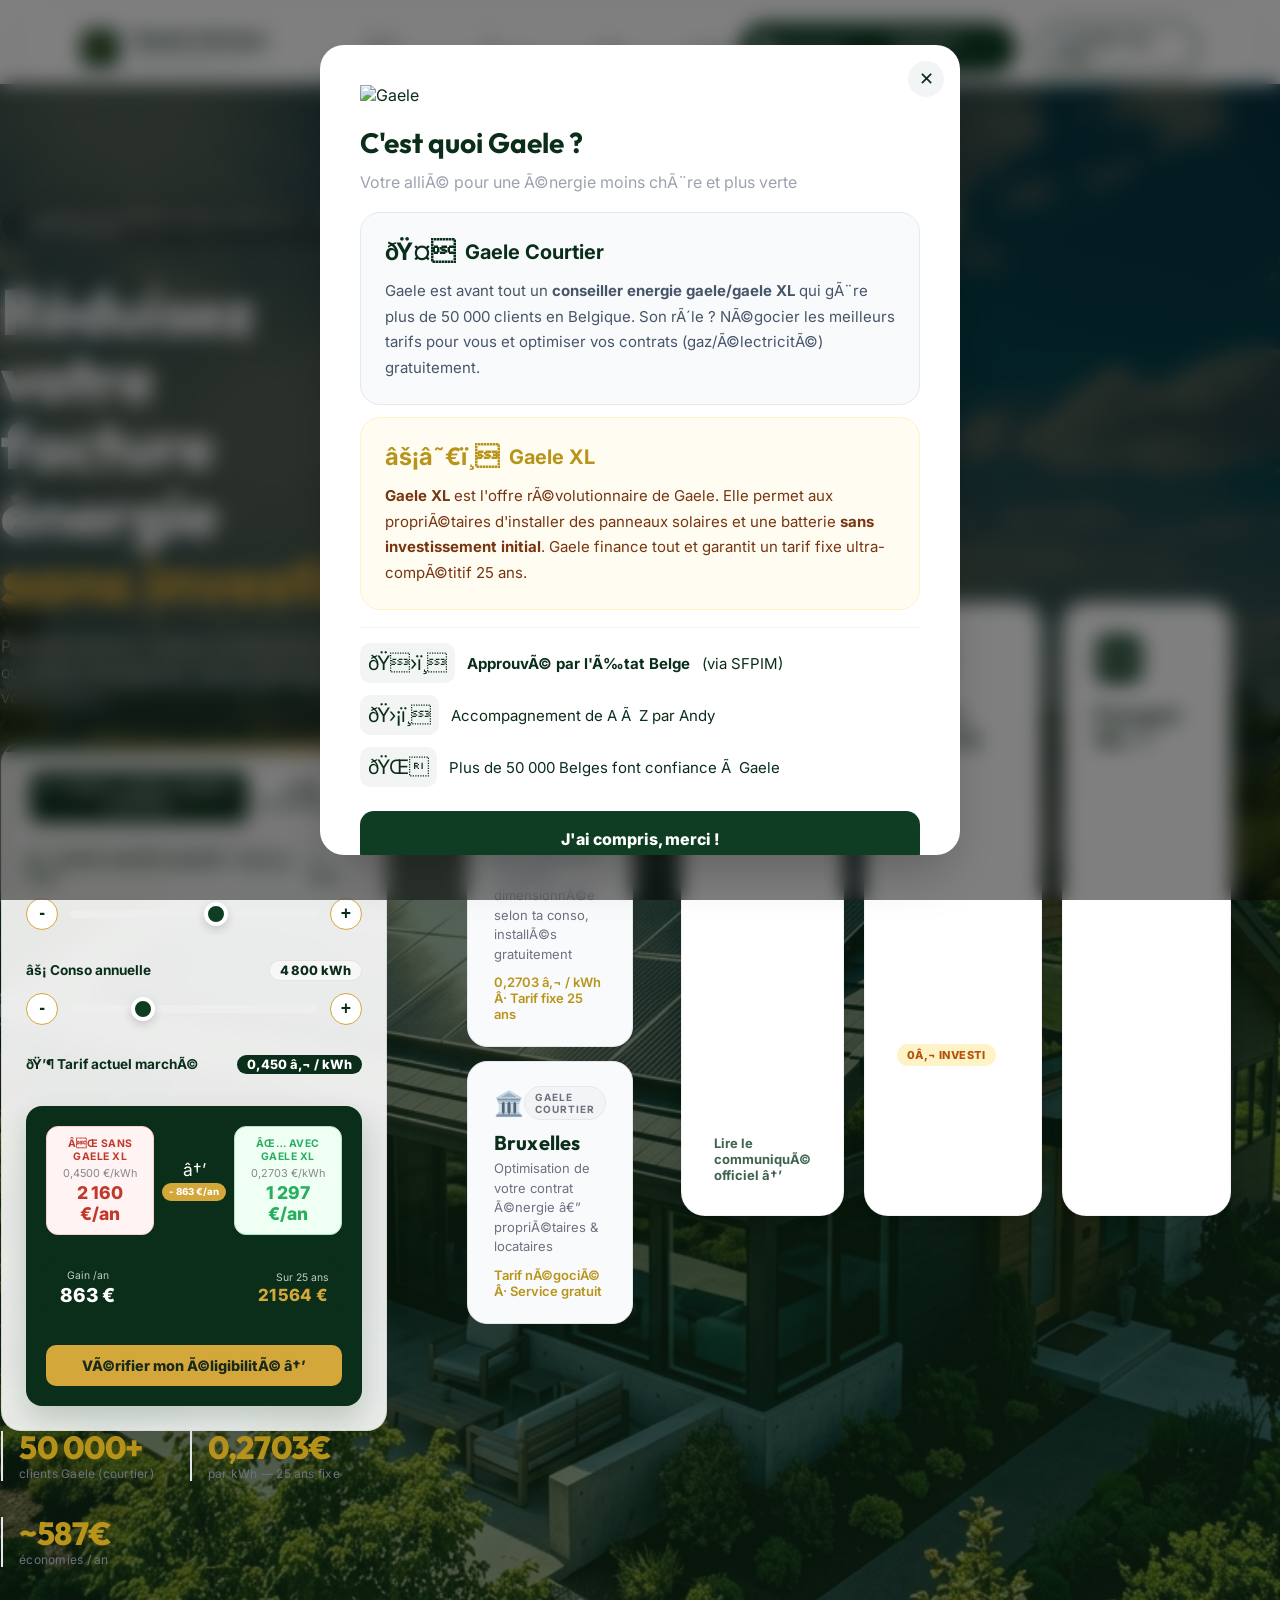
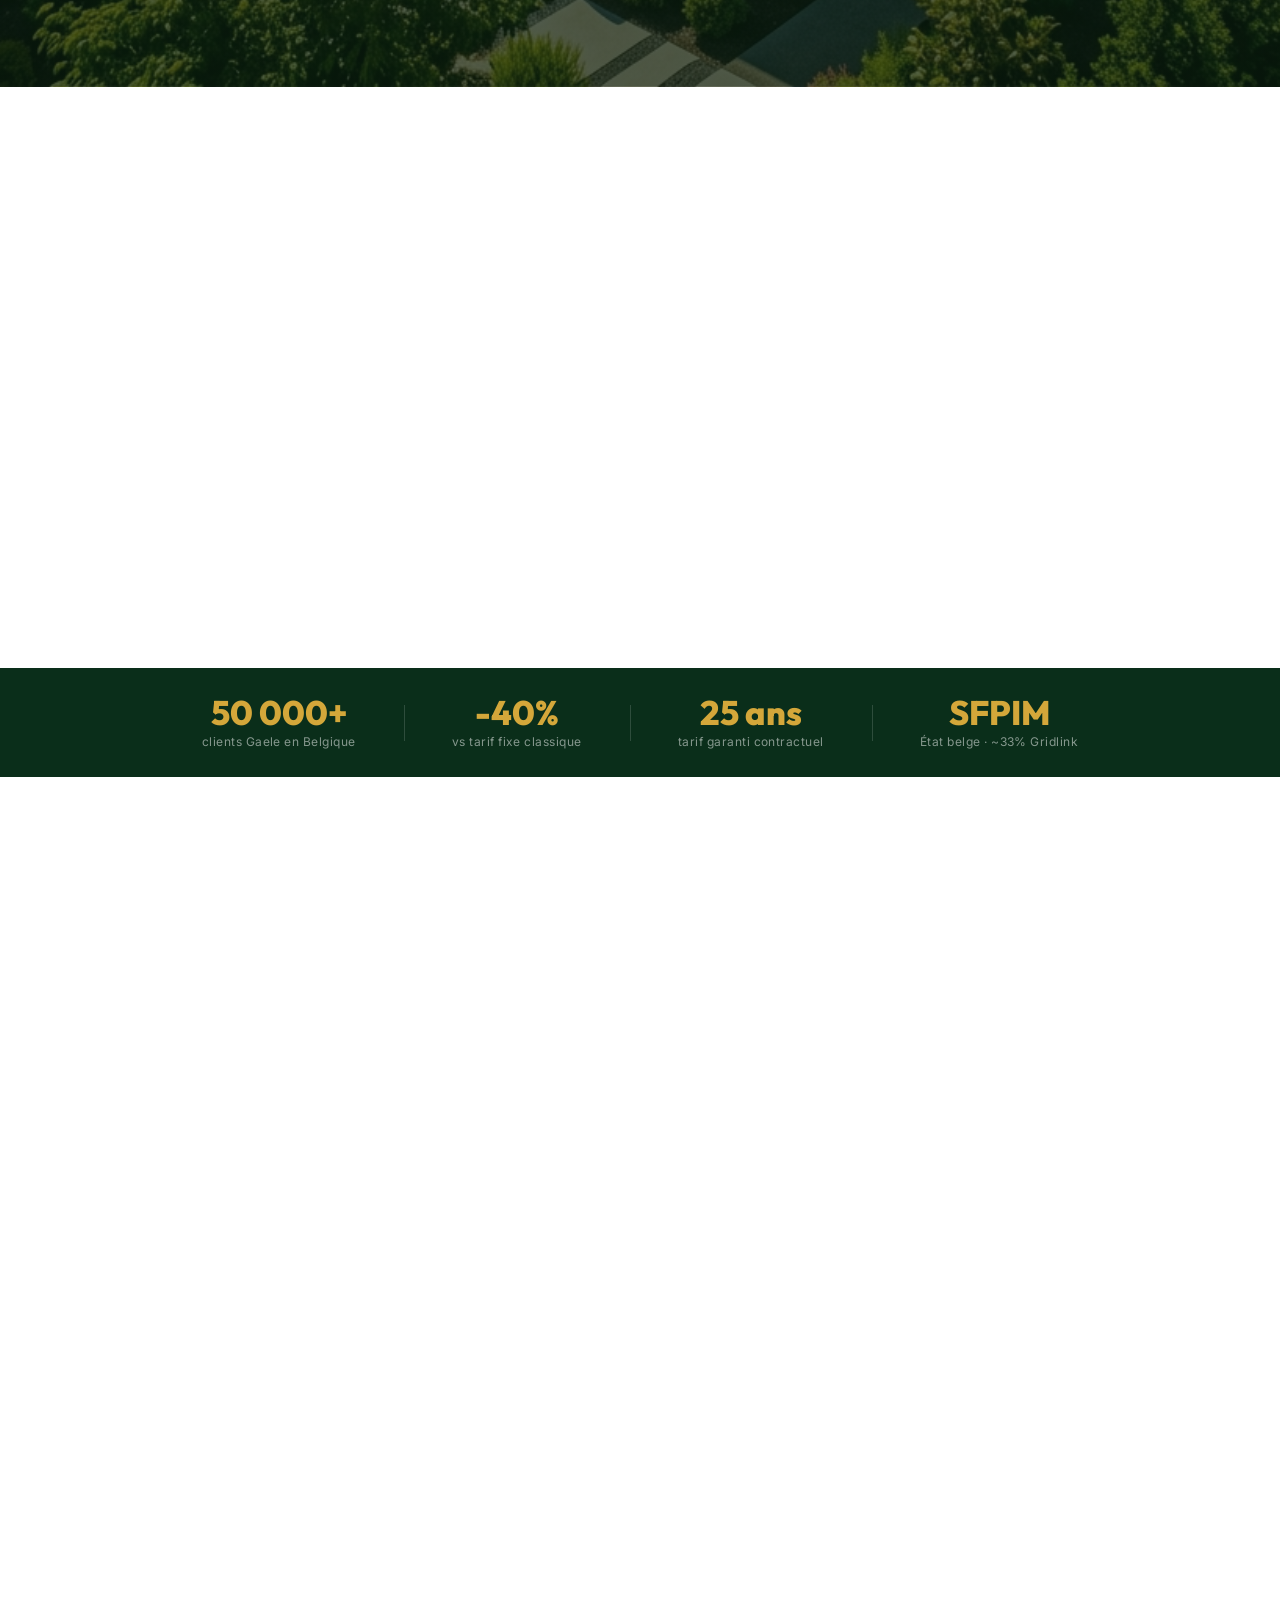
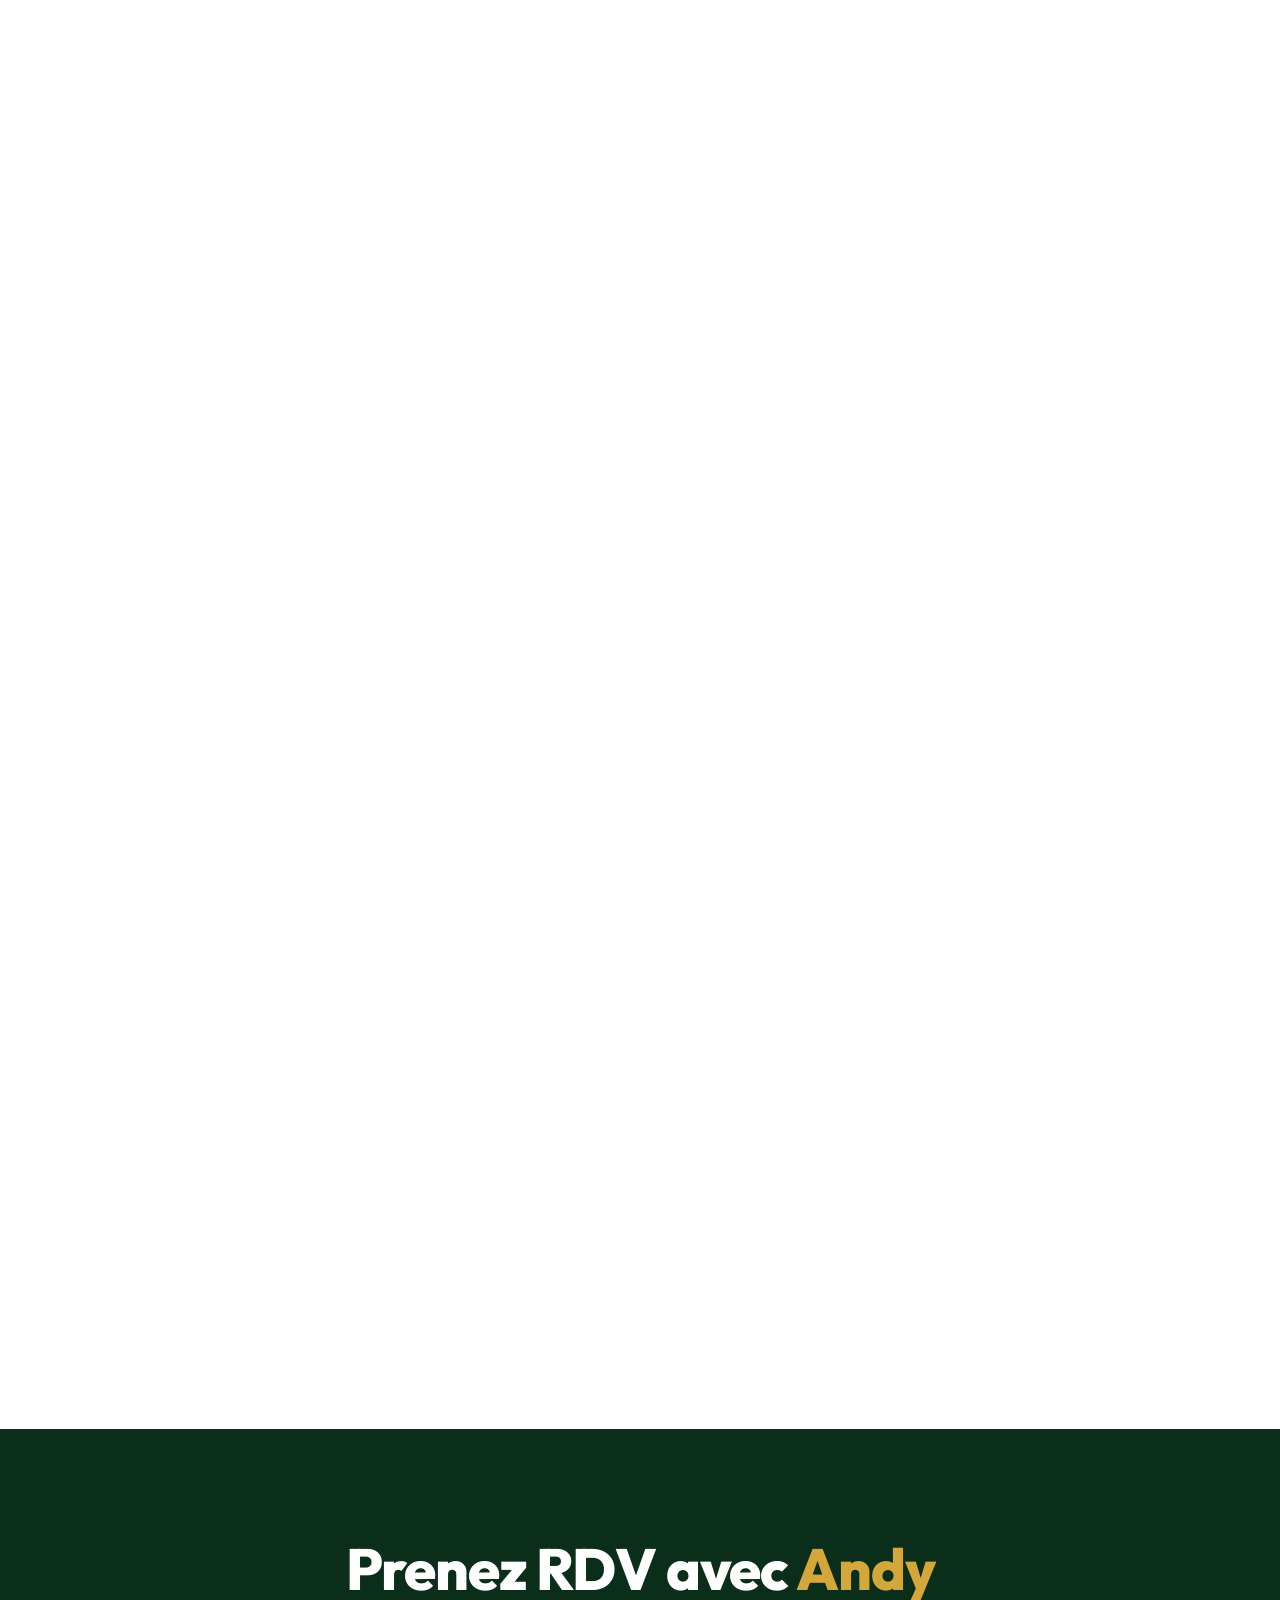
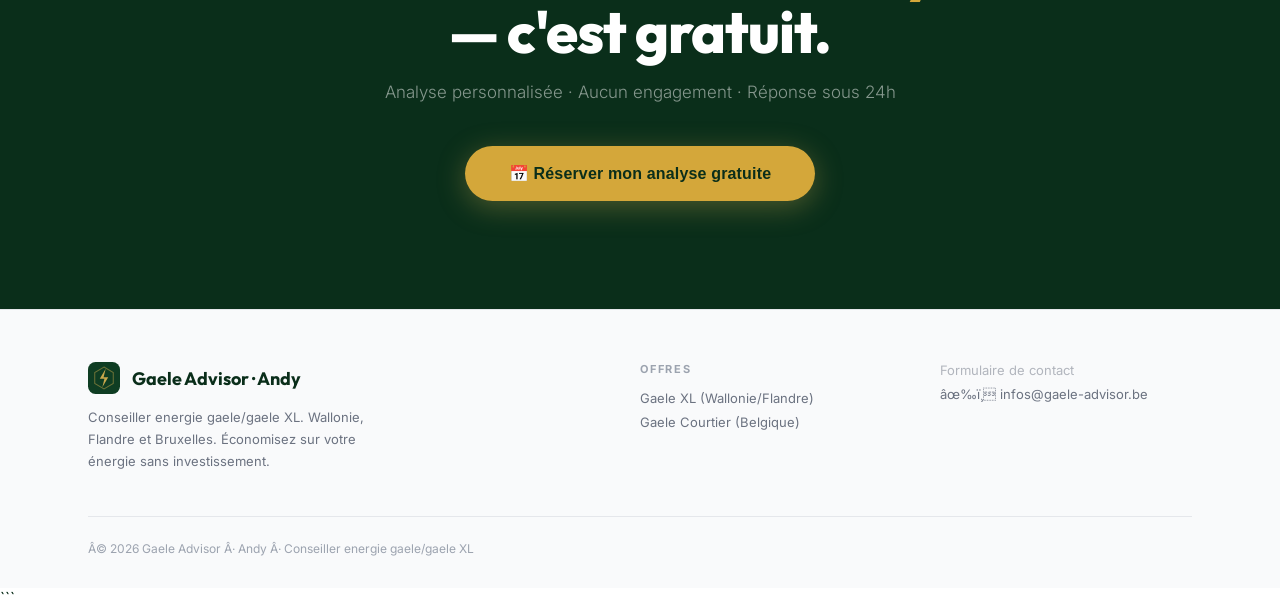
==== commit d751453d: "Déplacement de la section Explanations (Qui, Quoi, Pourquoi) directement dans le Hero, sous les régi" ====
--- a/index.html
+++ b/index.html
@@ -347,12 +347,9 @@
     </div>
   </div>
   </div>
-</div>
-</section>
-
-<!-- SECTION : QUI, QUOI, POURQUOI -->
-<section id="key-info" class="app-view">
-  <div class="section-wrap">
+  
+  <!-- KEY INFO (Who, What, Why) - Integrated in Hero -->
+  <div class="section-wrap" style="margin-top: 48px; position: relative; z-index: 2;">
     <div class="key-info-grid">
       <!-- WHO -->
       <div class="ki-card">
@@ -378,7 +375,9 @@
       </div>
     </div>
   </div>
+</div>
 </section>
+
 
 <!-- SECTION PROFESSIONNELS -->
 <section id="professionnels" class="app-view">
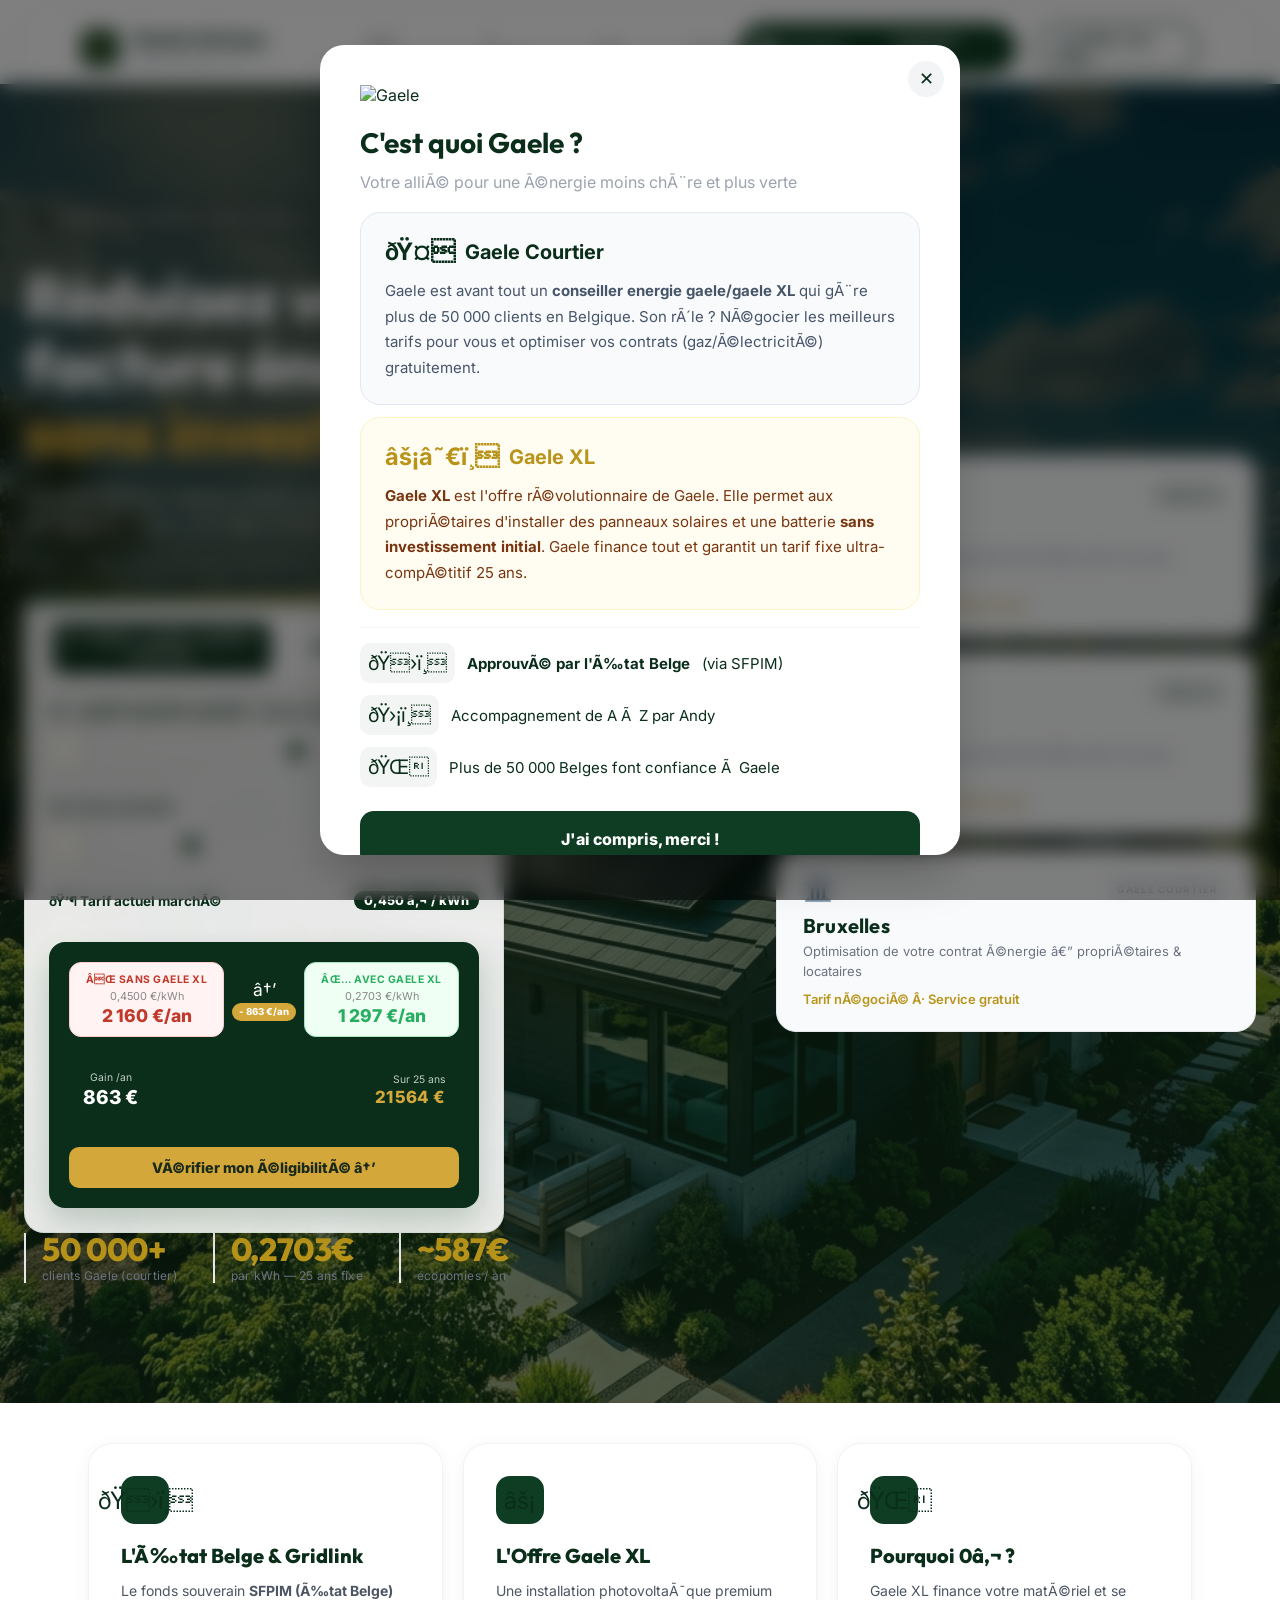
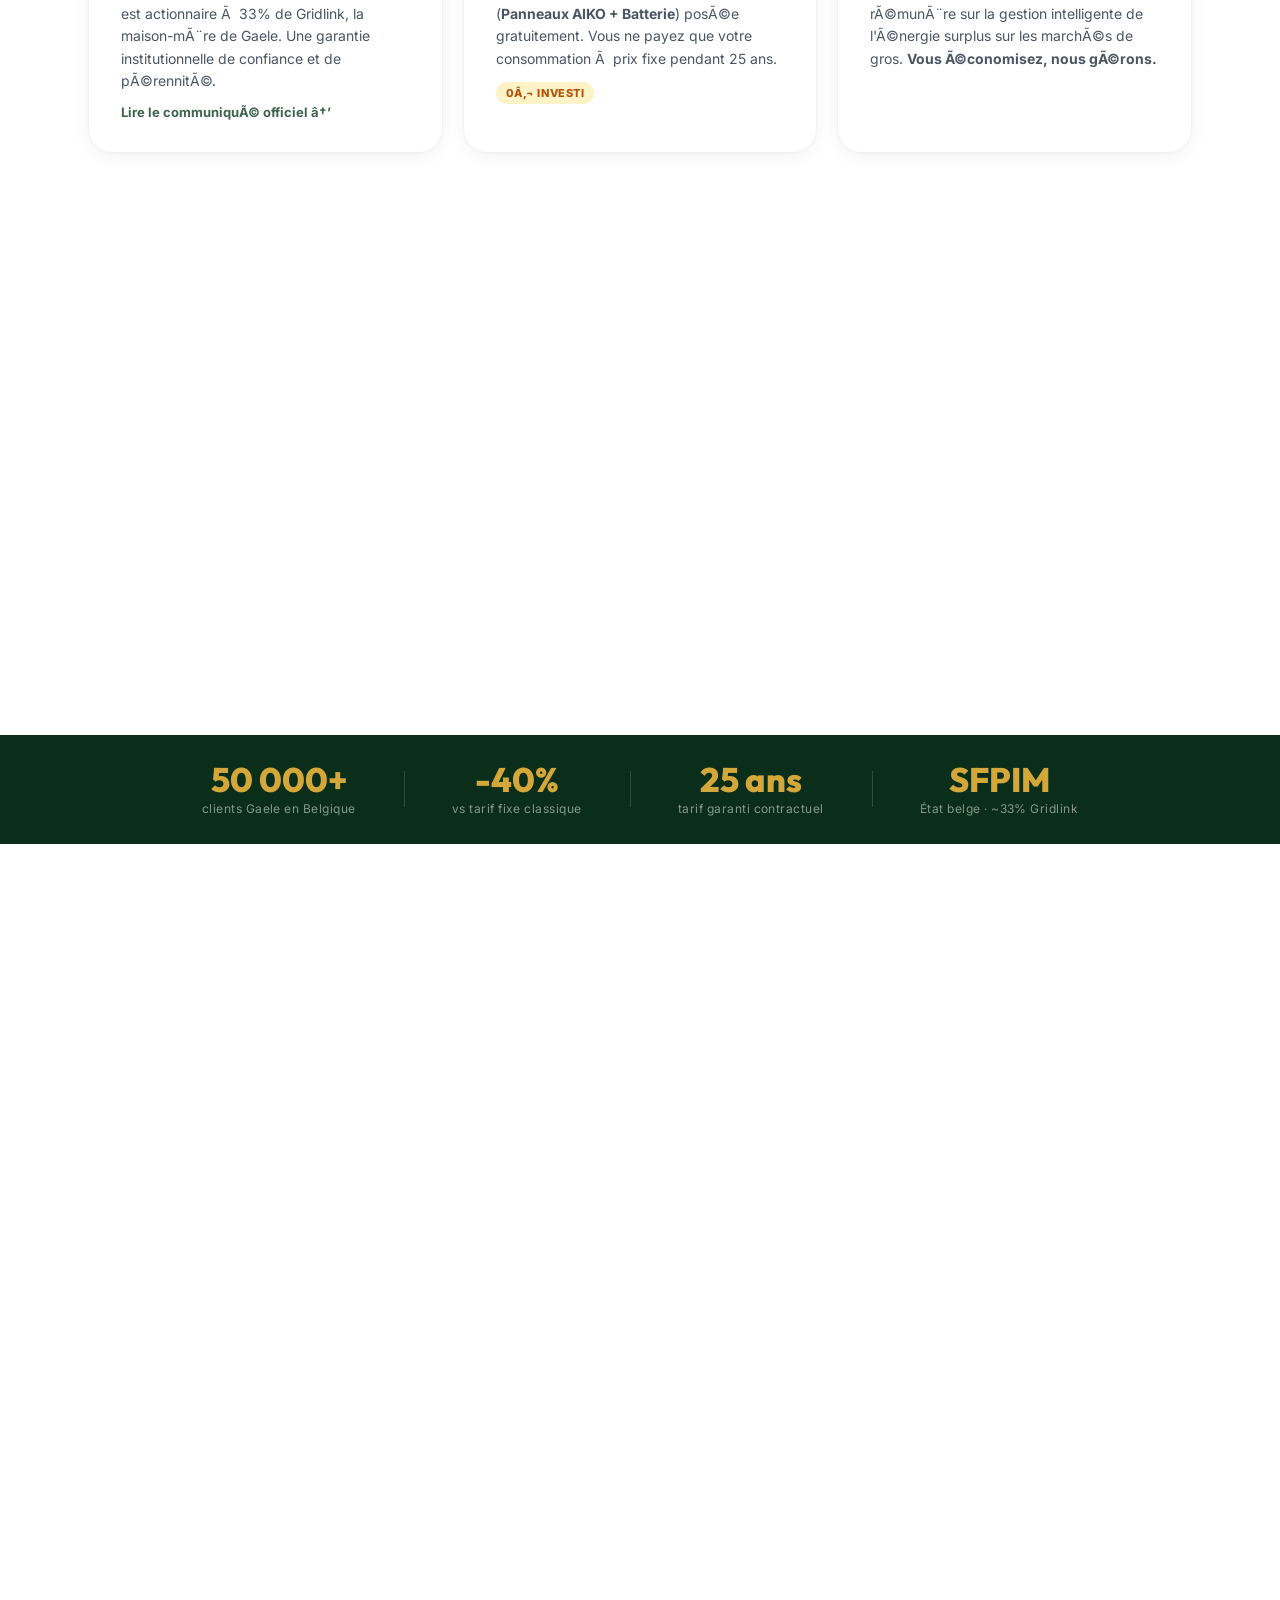
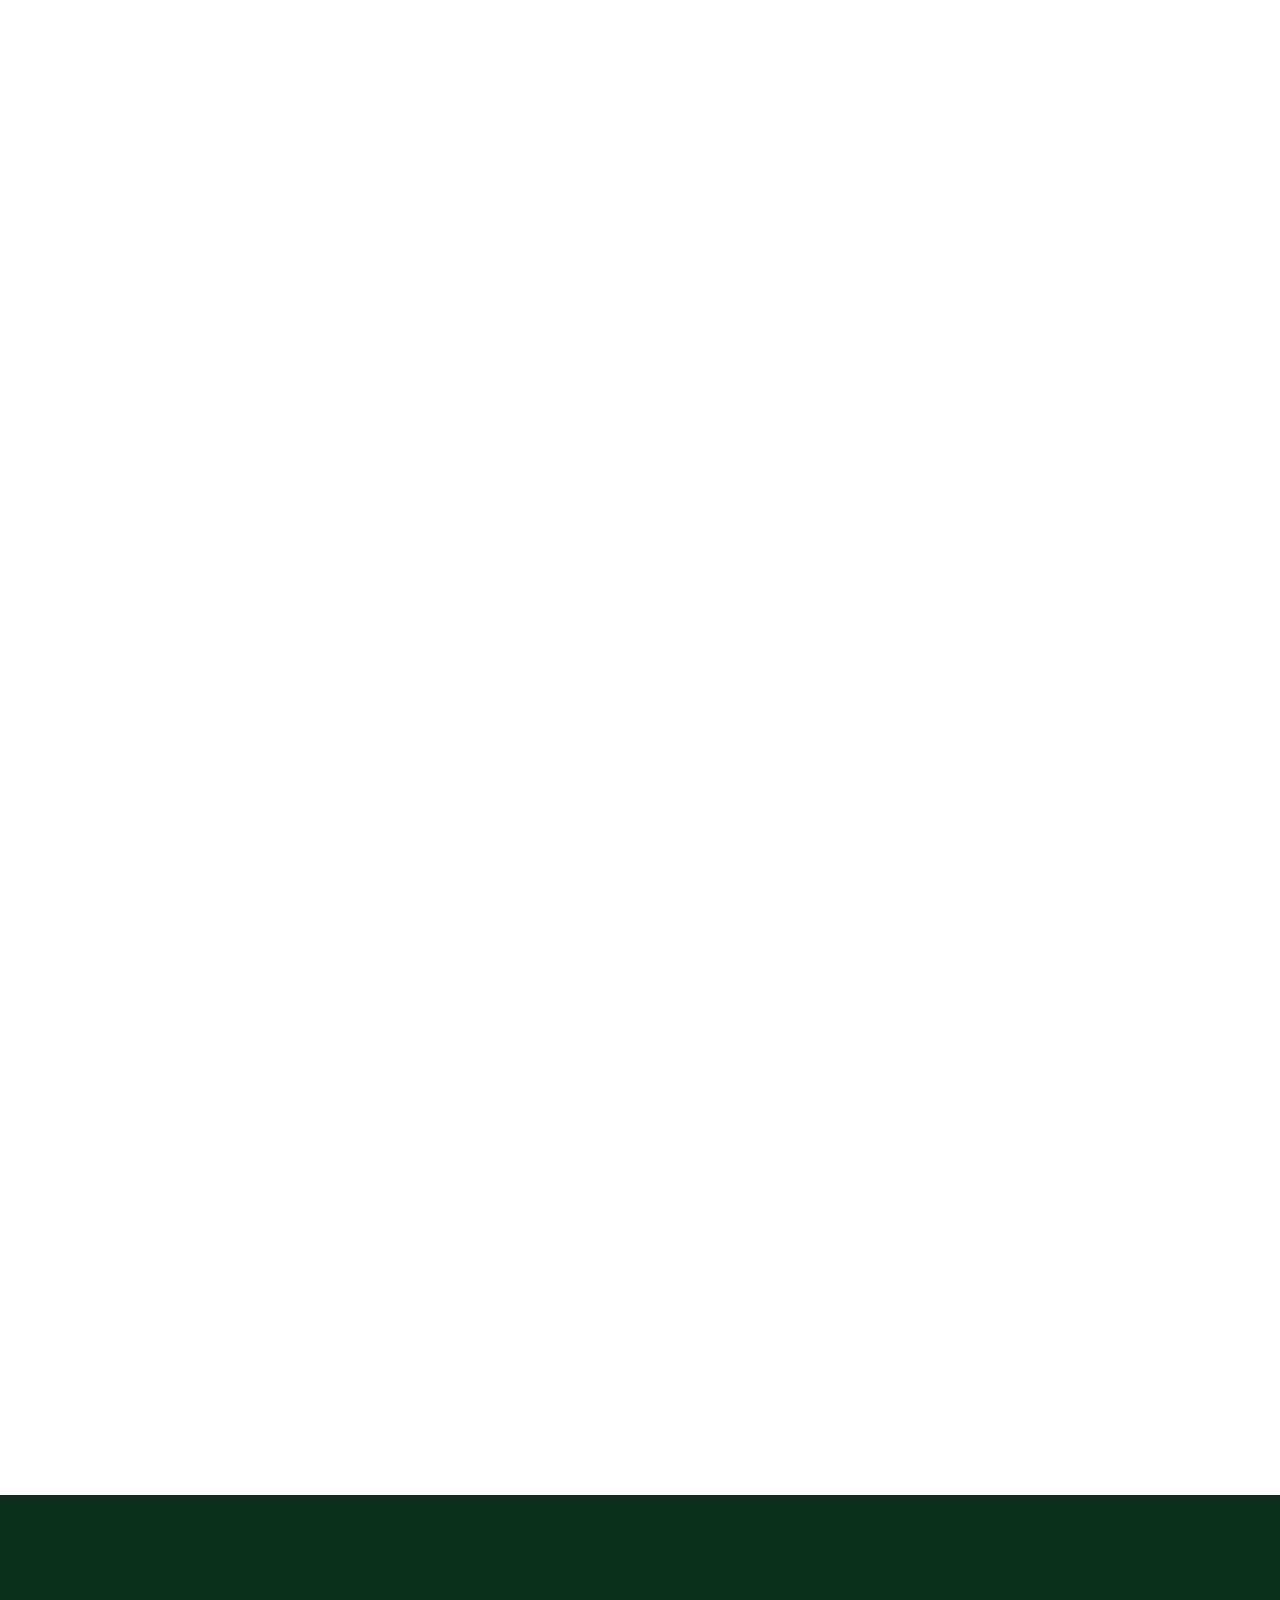
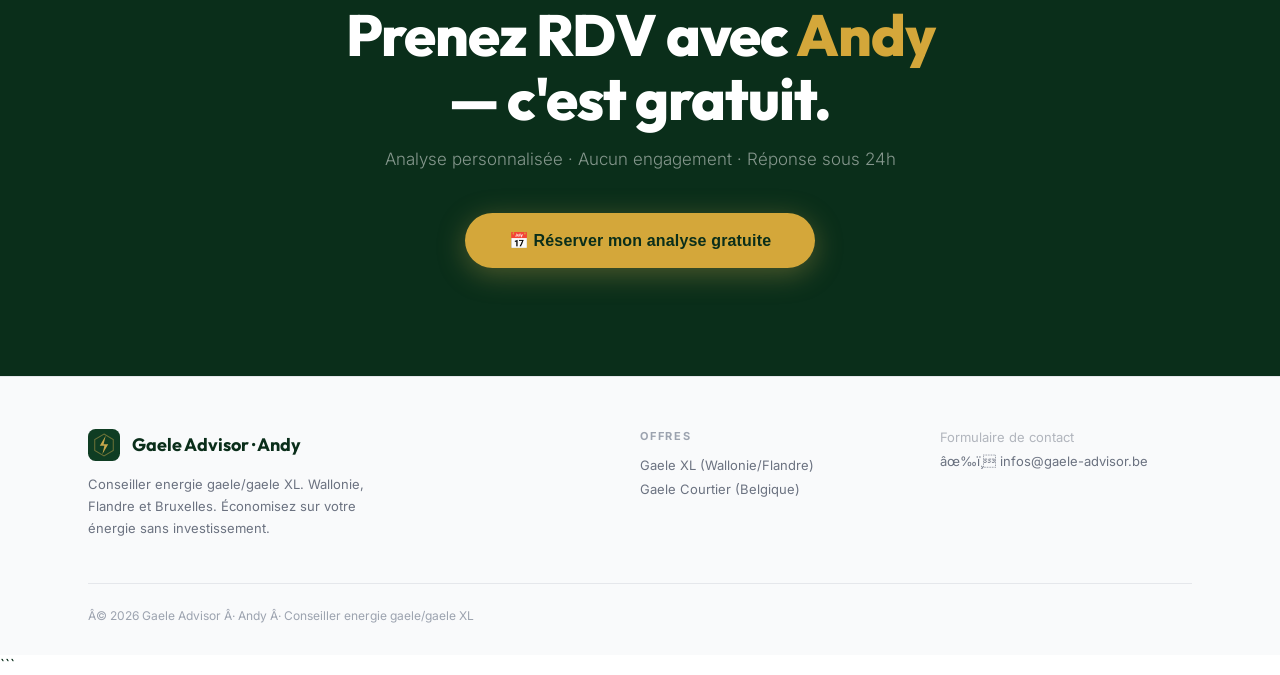
==== commit 678bbbf9: "Correction layout : déplacement de la section Key Info hors du flex container pour affichage pleine " ====
--- a/index.html
+++ b/index.html
@@ -347,32 +347,32 @@
     </div>
   </div>
   </div>
-  
-  <!-- KEY INFO (Who, What, Why) - Integrated in Hero -->
-  <div class="section-wrap" style="margin-top: 48px; position: relative; z-index: 2;">
-    <div class="key-info-grid">
-      <!-- WHO -->
-      <div class="ki-card">
-        <div class="ki-ico">🏛️</div>
-        <h3 class="ki-title">L'État Belge & Gridlink</h3>
-        <p class="ki-text">Le fonds souverain <strong>SFPIM (État Belge)</strong> est actionnaire à 33% de Gridlink, la maison-mère de Gaele. Une garantie institutionnelle de confiance et de pérennité.</p>
-        <a href="https://sfpim.be/fr/3489-2/" target="_blank" class="ki-link">Lire le communiqué officiel →</a>
-      </div>
-      
-      <!-- WHAT -->
-      <div class="ki-card">
-        <div class="ki-ico">⚡</div>
-        <h3 class="ki-title">L'Offre Gaele XL</h3>
-        <p class="ki-text">Une installation photovoltaïque premium (<strong>Panneaux AIKO + Batterie</strong>) posée gratuitement. Vous ne payez que votre consommation à prix fixe pendant 25 ans.</p>
-        <span class="ki-badge">0€ Investi</span>
-      </div>
-      
-      <!-- WHY -->
-      <div class="ki-card">
-        <div class="ki-ico">🌍</div>
-        <h3 class="ki-title">Pourquoi 0€ ?</h3>
-        <p class="ki-text">Gaele XL finance votre matériel et se rémunère sur la gestion intelligente de l'énergie surplus sur les marchés de gros. <strong>Vous économisez, nous gérons.</strong></p>
-      </div>
+</div>
+
+<!-- KEY INFO (Who, What, Why) - Full Width below Hero columns -->
+<div class="section-wrap" style="margin-top: 40px; position: relative; z-index: 2;">
+  <div class="key-info-grid">
+    <!-- WHO -->
+    <div class="ki-card">
+      <div class="ki-ico">🏛️</div>
+      <h3 class="ki-title">L'État Belge & Gridlink</h3>
+      <p class="ki-text">Le fonds souverain <strong>SFPIM (État Belge)</strong> est actionnaire à 33% de Gridlink, la maison-mère de Gaele. Une garantie institutionnelle de confiance et de pérennité.</p>
+      <a href="https://sfpim.be/fr/3489-2/" target="_blank" class="ki-link">Lire le communiqué officiel →</a>
+    </div>
+    
+    <!-- WHAT -->
+    <div class="ki-card">
+      <div class="ki-ico">⚡</div>
+      <h3 class="ki-title">L'Offre Gaele XL</h3>
+      <p class="ki-text">Une installation photovoltaïque premium (<strong>Panneaux AIKO + Batterie</strong>) posée gratuitement. Vous ne payez que votre consommation à prix fixe pendant 25 ans.</p>
+      <span class="ki-badge">0€ Investi</span>
+    </div>
+    
+    <!-- WHY -->
+    <div class="ki-card">
+      <div class="ki-ico">🌍</div>
+      <h3 class="ki-title">Pourquoi 0€ ?</h3>
+      <p class="ki-text">Gaele XL finance votre matériel et se rémunère sur la gestion intelligente de l'énergie surplus sur les marchés de gros. <strong>Vous économisez, nous gérons.</strong></p>
     </div>
   </div>
 </div>
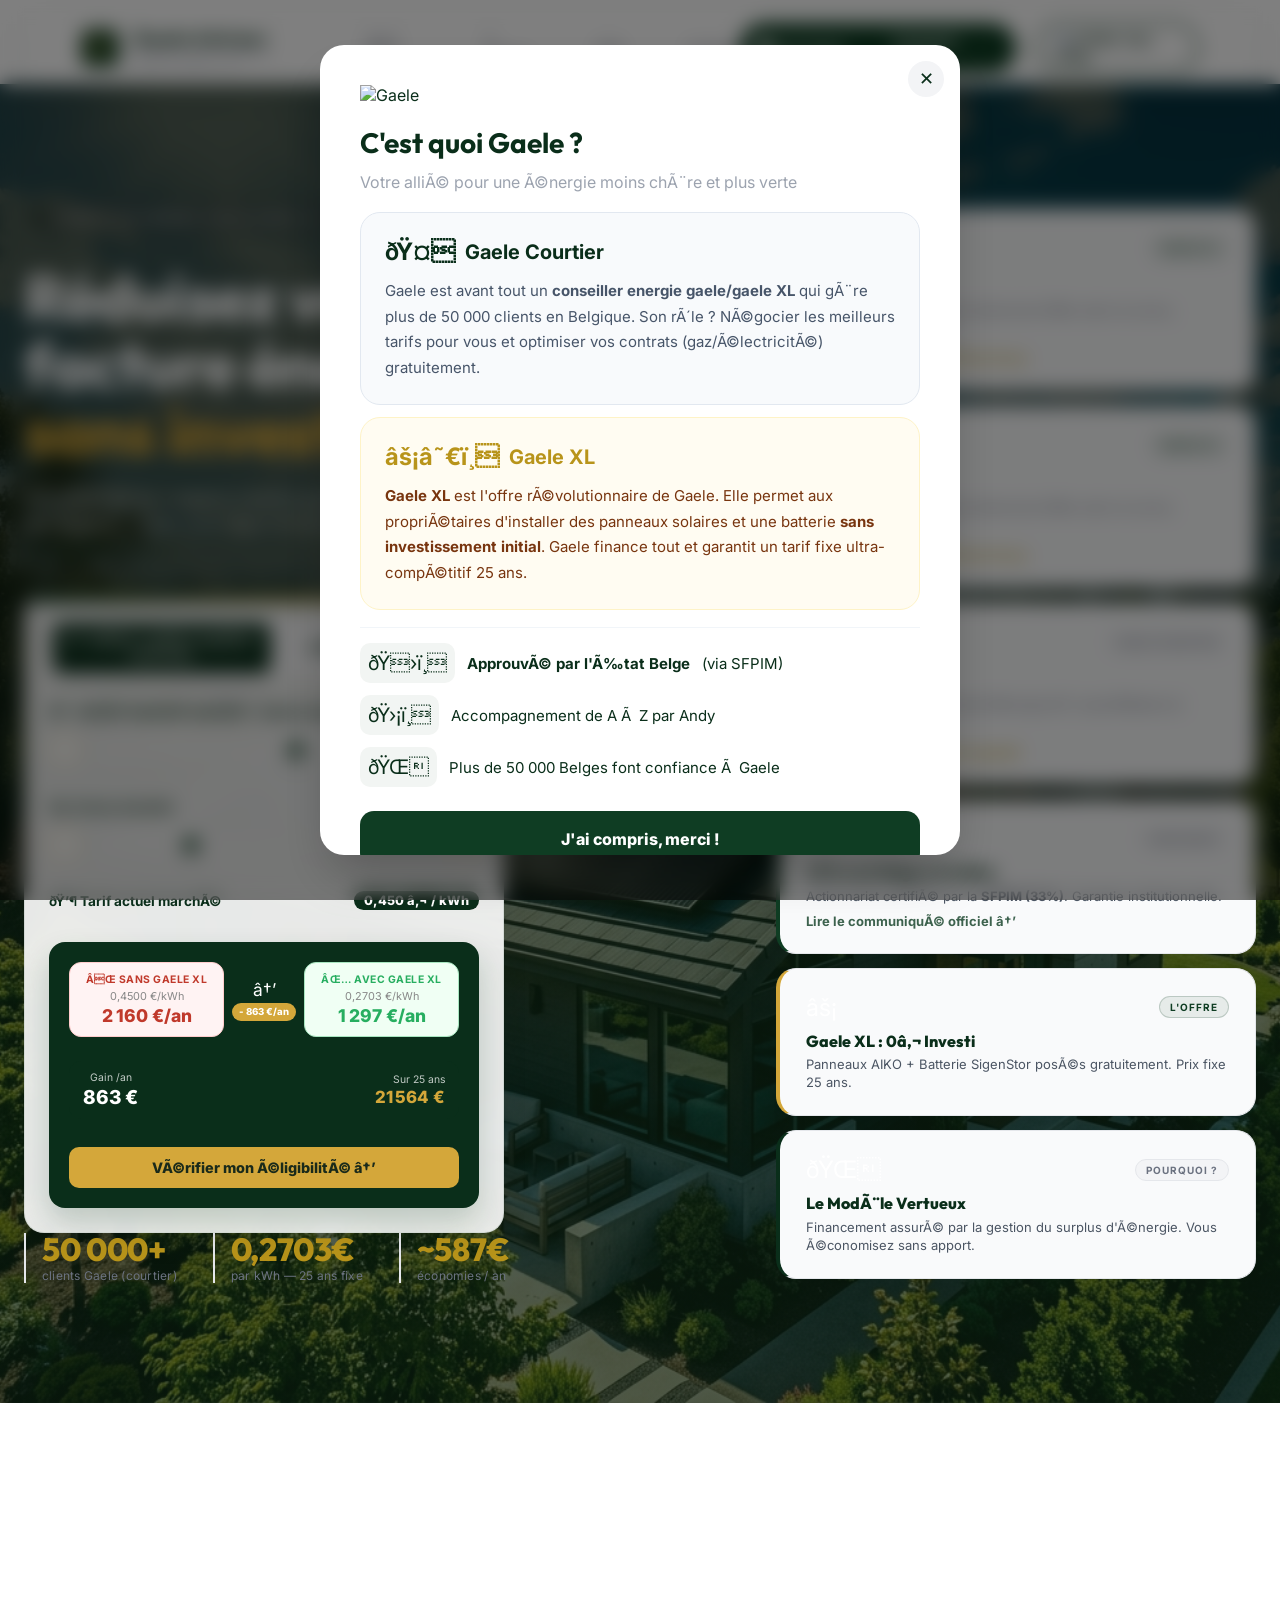
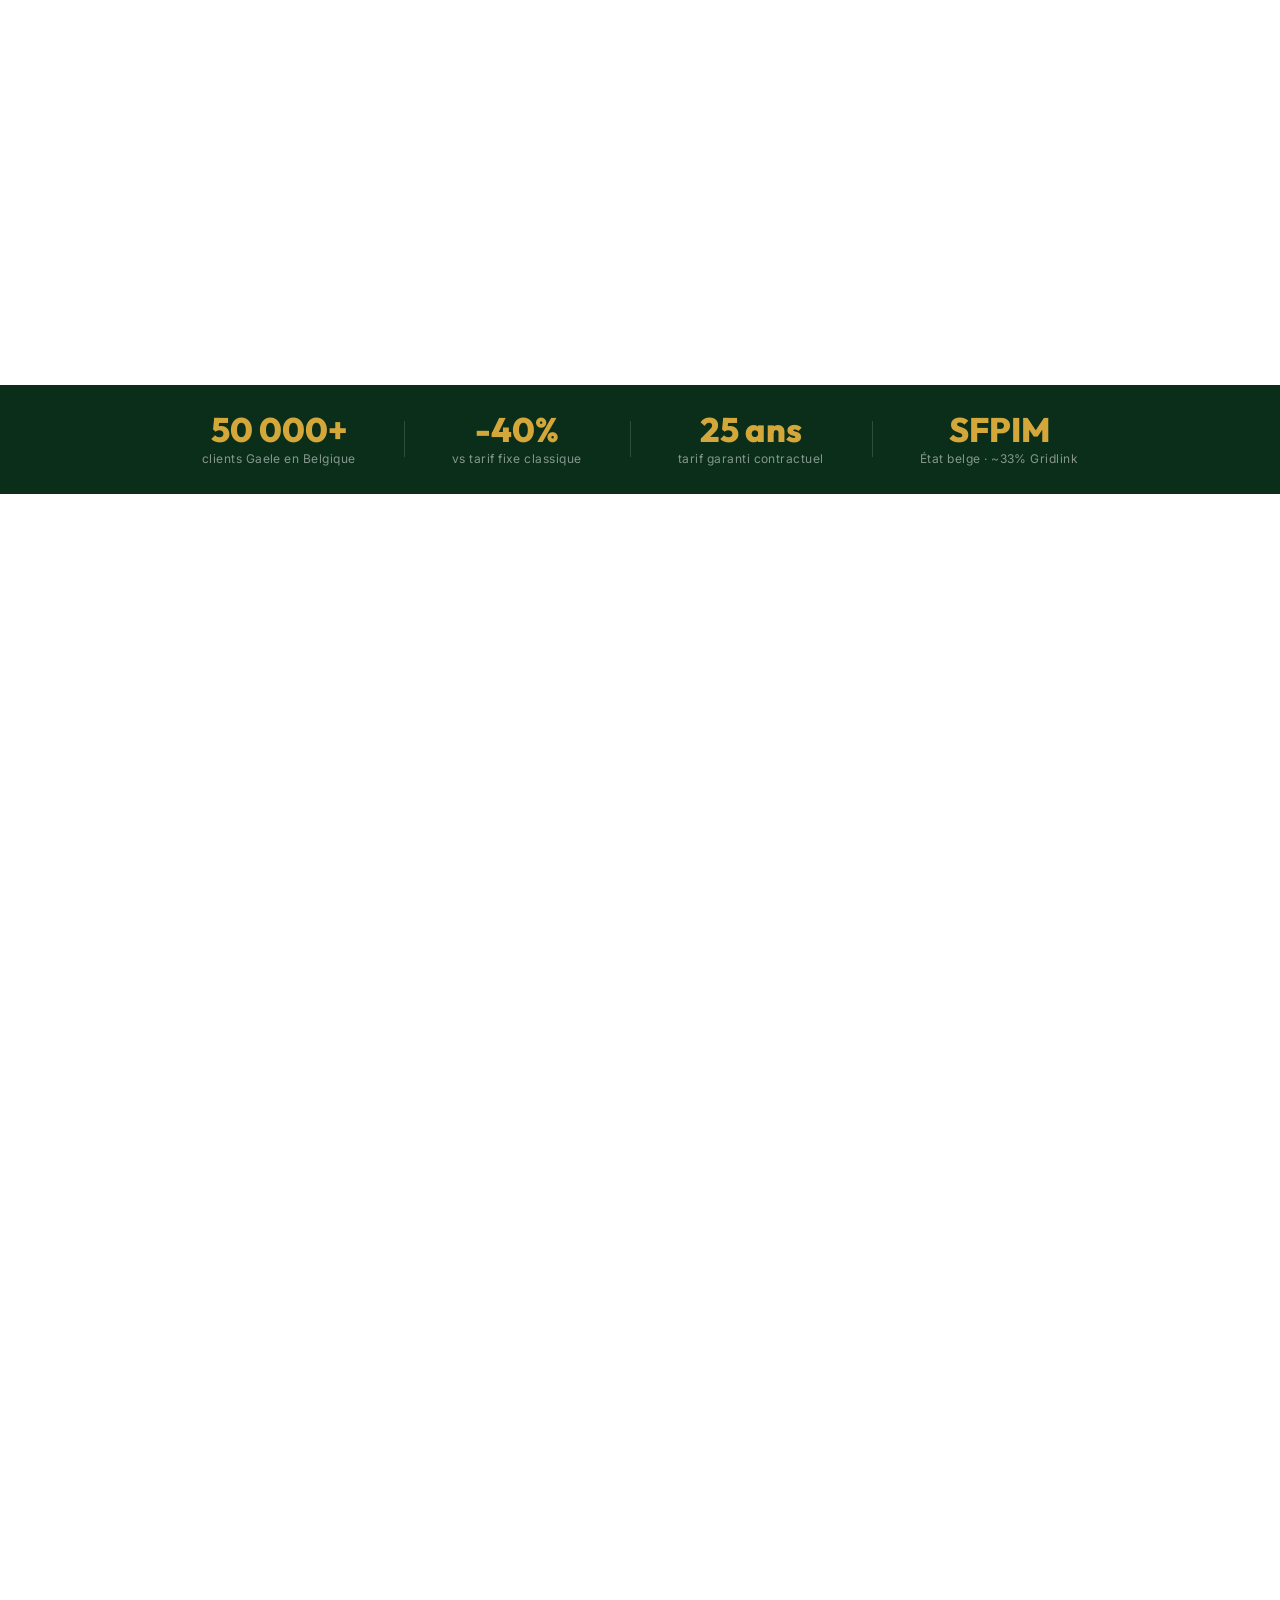
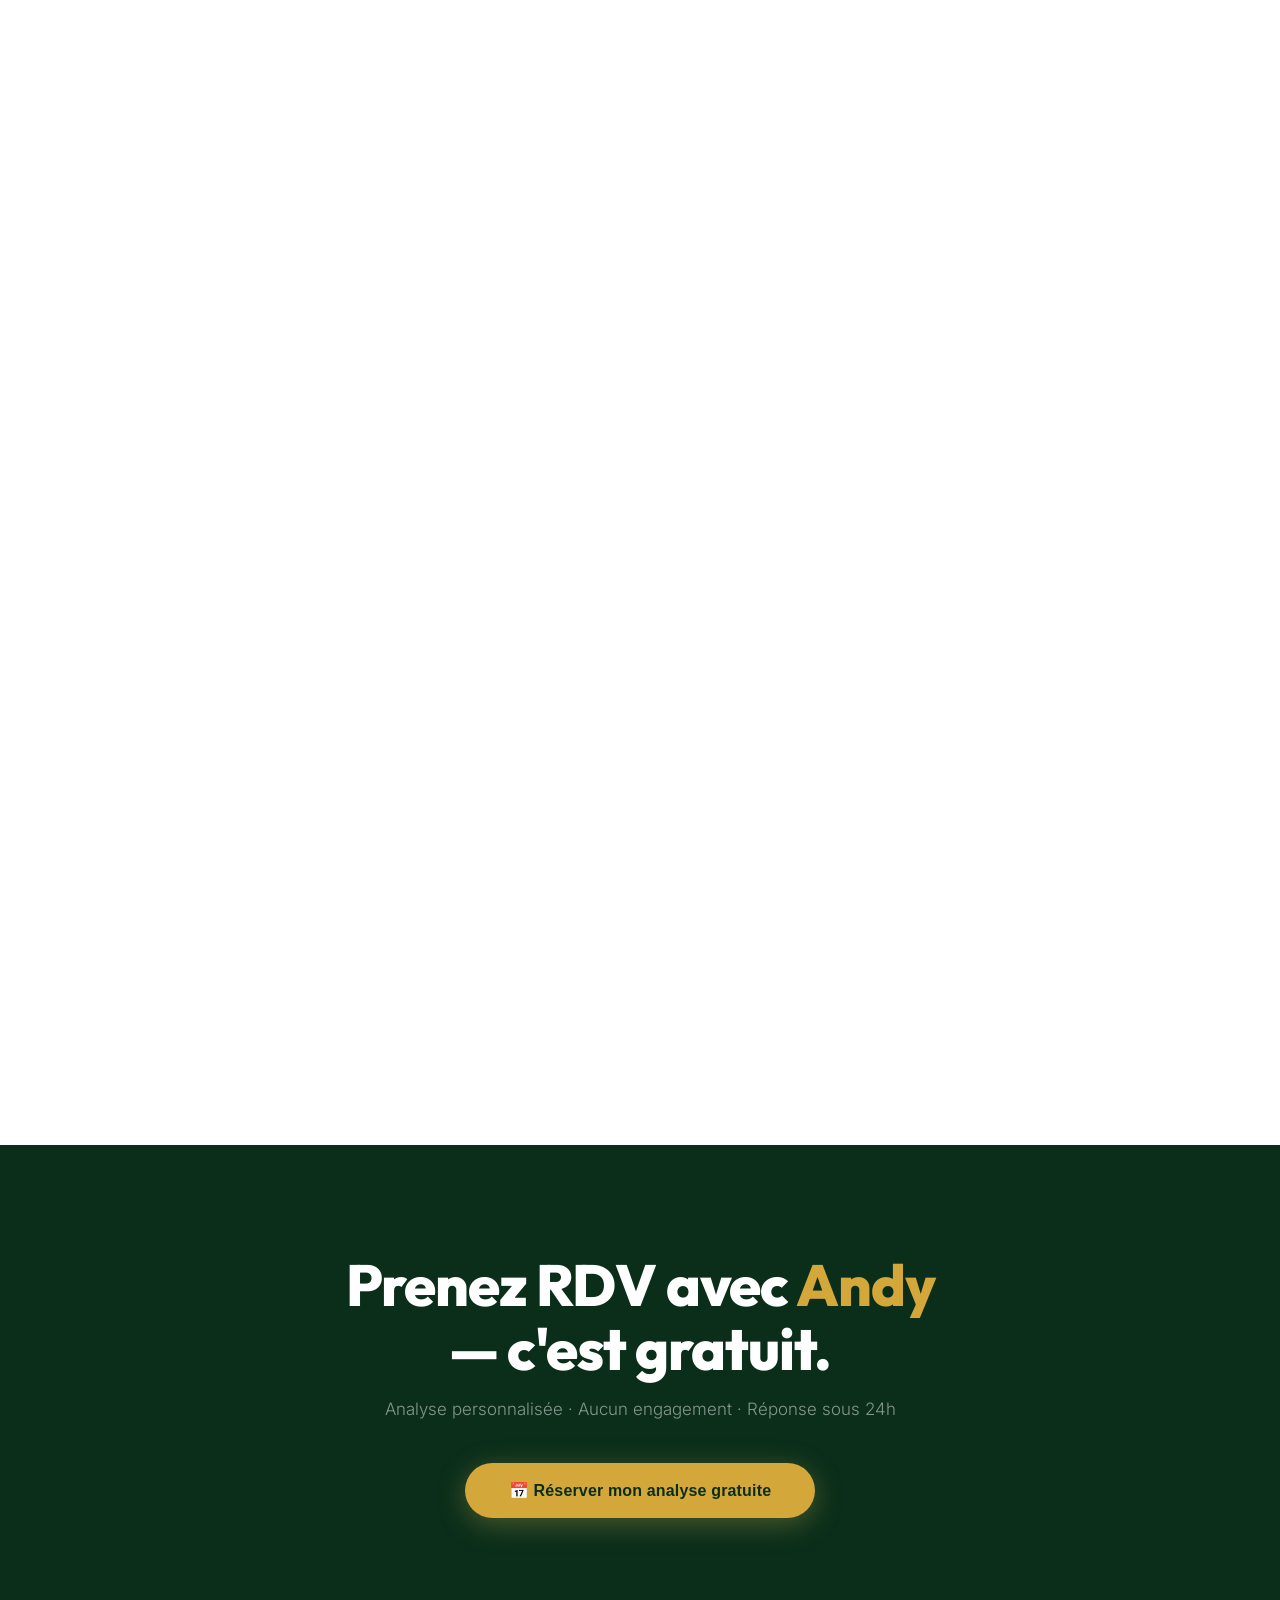
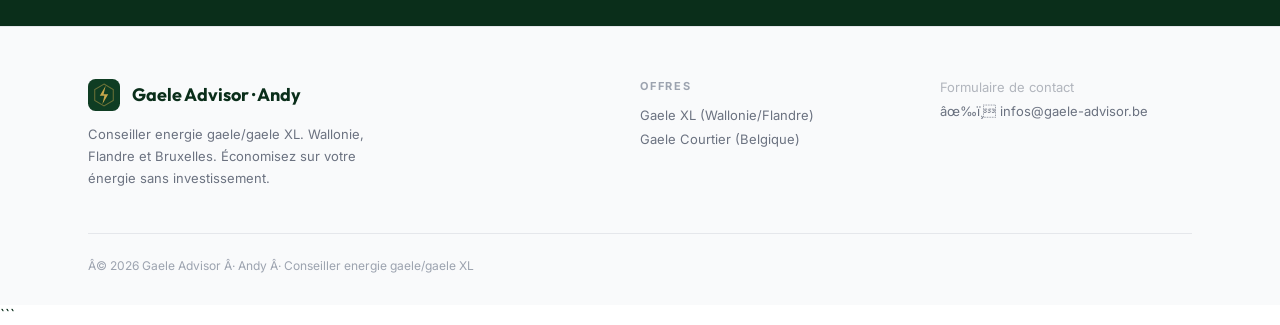
==== commit 60c54dcd: "Intégration finale : fusion des explications (Qui, Quoi, Pourquoi) dans la liste des cartes du Hero" ====
--- a/index.html
+++ b/index.html
@@ -345,37 +345,36 @@
         <div class="rcard-tag">Tarif négocié · Service gratuit</div>
       </div>
     </div>
-  </div>
-  </div>
-</div>
-
-<!-- KEY INFO (Who, What, Why) - Full Width below Hero columns -->
-<div class="section-wrap" style="margin-top: 40px; position: relative; z-index: 2;">
-  <div class="key-info-grid">
-    <!-- WHO -->
-    <div class="ki-card">
-      <div class="ki-ico">🏛️</div>
-      <h3 class="ki-title">L'État Belge & Gridlink</h3>
-      <p class="ki-text">Le fonds souverain <strong>SFPIM (État Belge)</strong> est actionnaire à 33% de Gridlink, la maison-mère de Gaele. Une garantie institutionnelle de confiance et de pérennité.</p>
-      <a href="https://sfpim.be/fr/3489-2/" target="_blank" class="ki-link">Lire le communiqué officiel →</a>
-    </div>
-    
-    <!-- WHAT -->
-    <div class="ki-card">
-      <div class="ki-ico">⚡</div>
-      <h3 class="ki-title">L'Offre Gaele XL</h3>
-      <p class="ki-text">Une installation photovoltaïque premium (<strong>Panneaux AIKO + Batterie</strong>) posée gratuitement. Vous ne payez que votre consommation à prix fixe pendant 25 ans.</p>
-      <span class="ki-badge">0€ Investi</span>
-    </div>
-    
-    <!-- WHY -->
-    <div class="ki-card">
-      <div class="ki-ico">🌍</div>
-      <h3 class="ki-title">Pourquoi 0€ ?</h3>
-      <p class="ki-text">Gaele XL finance votre matériel et se rémunère sur la gestion intelligente de l'énergie surplus sur les marchés de gros. <strong>Vous économisez, nous gérons.</strong></p>
-    </div>
-  </div>
-</div>
+
+    <!-- ADDED : QUI, QUOI, POURQUOI -->
+    <div class="rcard sfpim" style="border-left: 4px solid var(--forest2);">
+      <div class="rcard-inner">
+        <div class="rcard-top"><span class="rcard-flag">🏛️</span><span class="rbadge courtier">Confiance</span></div>
+        <div class="ki-title" style="font-size:16px; margin-bottom:4px">L'État Belge & Gridlink</div>
+        <div class="ki-text" style="font-size:13px; line-height:1.4">Actionnariat certifié par la <strong>SFPIM (33%)</strong>. Garantie institutionnelle.</div>
+        <a href="https://sfpim.be/fr/3489-2/" target="_blank" class="ki-link" style="display:block; margin-top:8px">Lire le communiqué officiel →</a>
+      </div>
+    </div>
+
+    <div class="rcard offer" style="border-left: 4px solid var(--gold);">
+      <div class="rcard-inner">
+        <div class="rcard-top"><span class="rcard-flag">⚡</span><span class="rbadge xl">L'Offre</span></div>
+        <div class="ki-title" style="font-size:16px; margin-bottom:4px">Gaele XL : 0€ Investi</div>
+        <div class="ki-text" style="font-size:13px; line-height:1.4">Panneaux AIKO + Batterie SigenStor posés gratuitement. Prix fixe 25 ans.</div>
+      </div>
+    </div>
+
+    <div class="rcard model" style="border-left: 4px solid var(--forest);">
+      <div class="rcard-inner">
+        <div class="rcard-top"><span class="rcard-flag">🌍</span><span class="rbadge courtier">Pourquoi ?</span></div>
+        <div class="ki-title" style="font-size:16px; margin-bottom:4px">Le Modèle Vertueux</div>
+        <div class="ki-text" style="font-size:13px; line-height:1.4">Financement assuré par la gestion du surplus d'énergie. Vous économisez sans apport.</div>
+      </div>
+    </div>
+  </div>
+  </div>
+</div>
+
 </section>
 
 
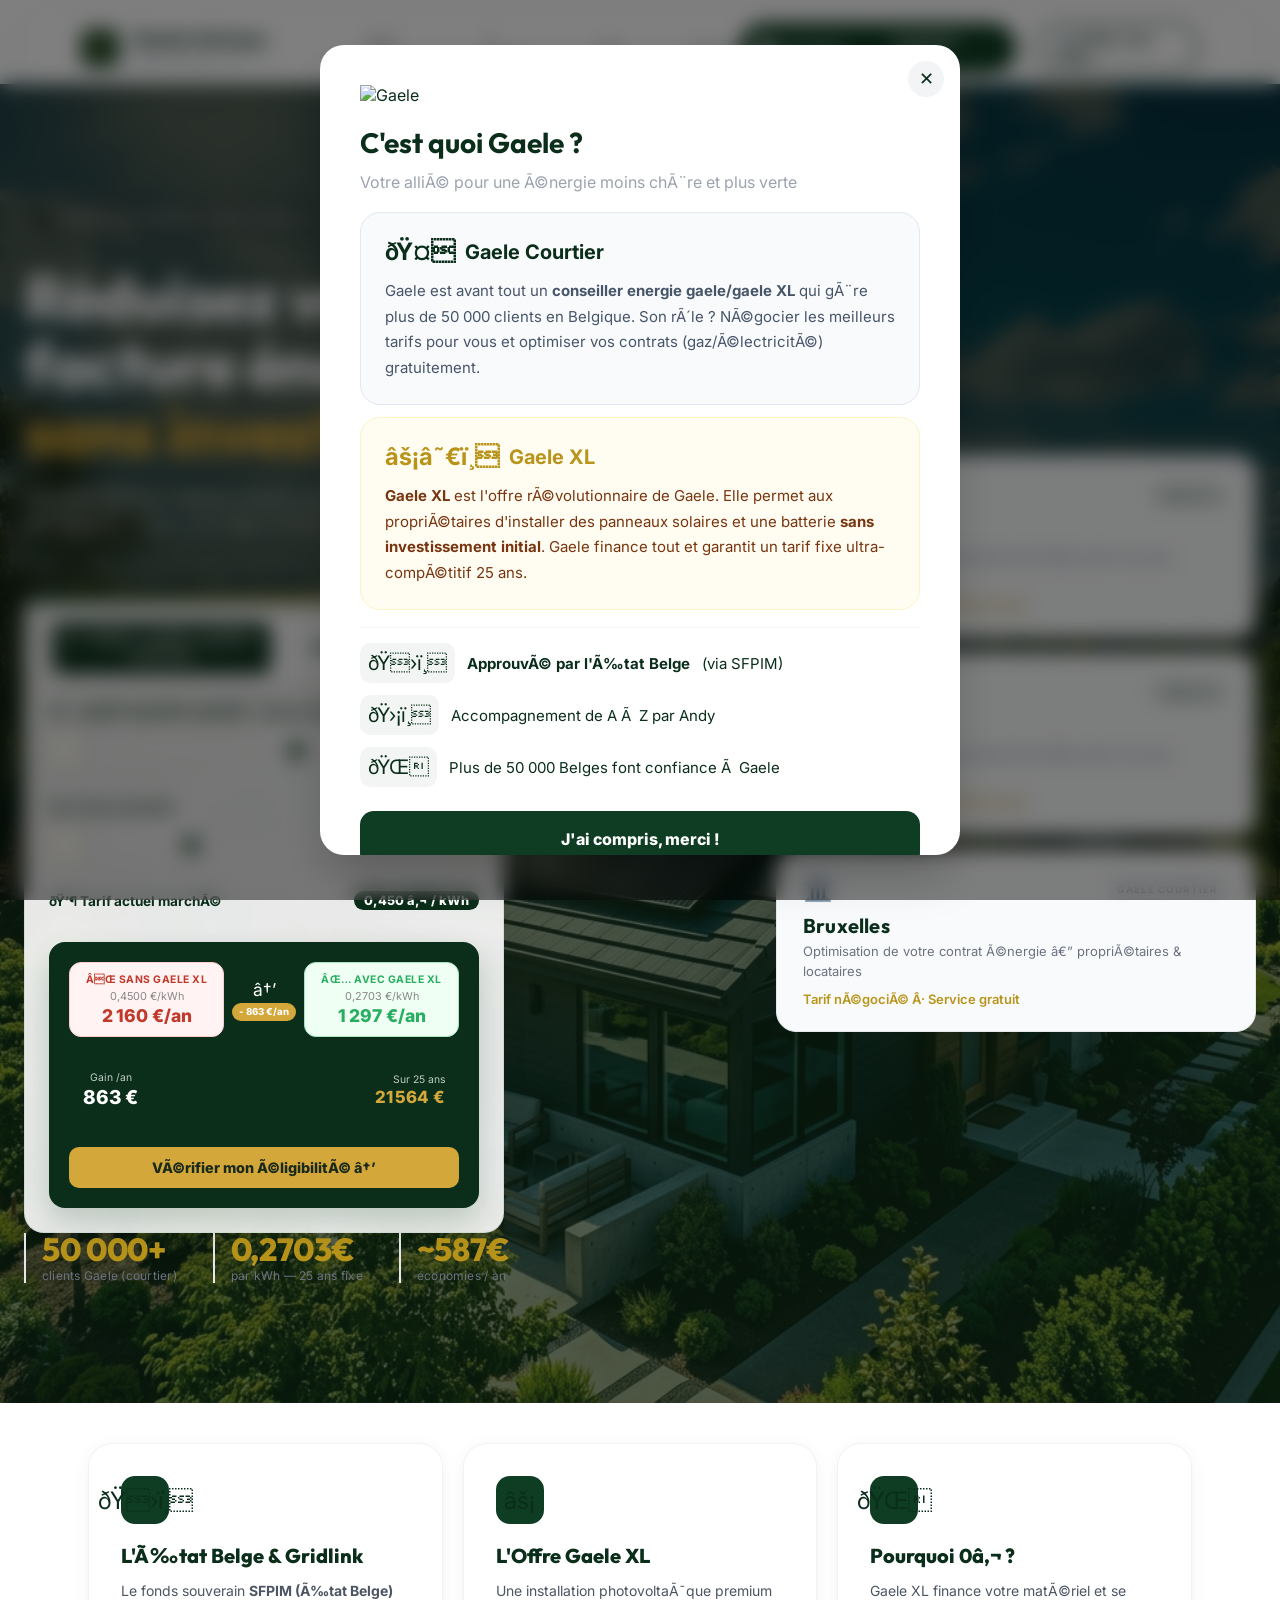
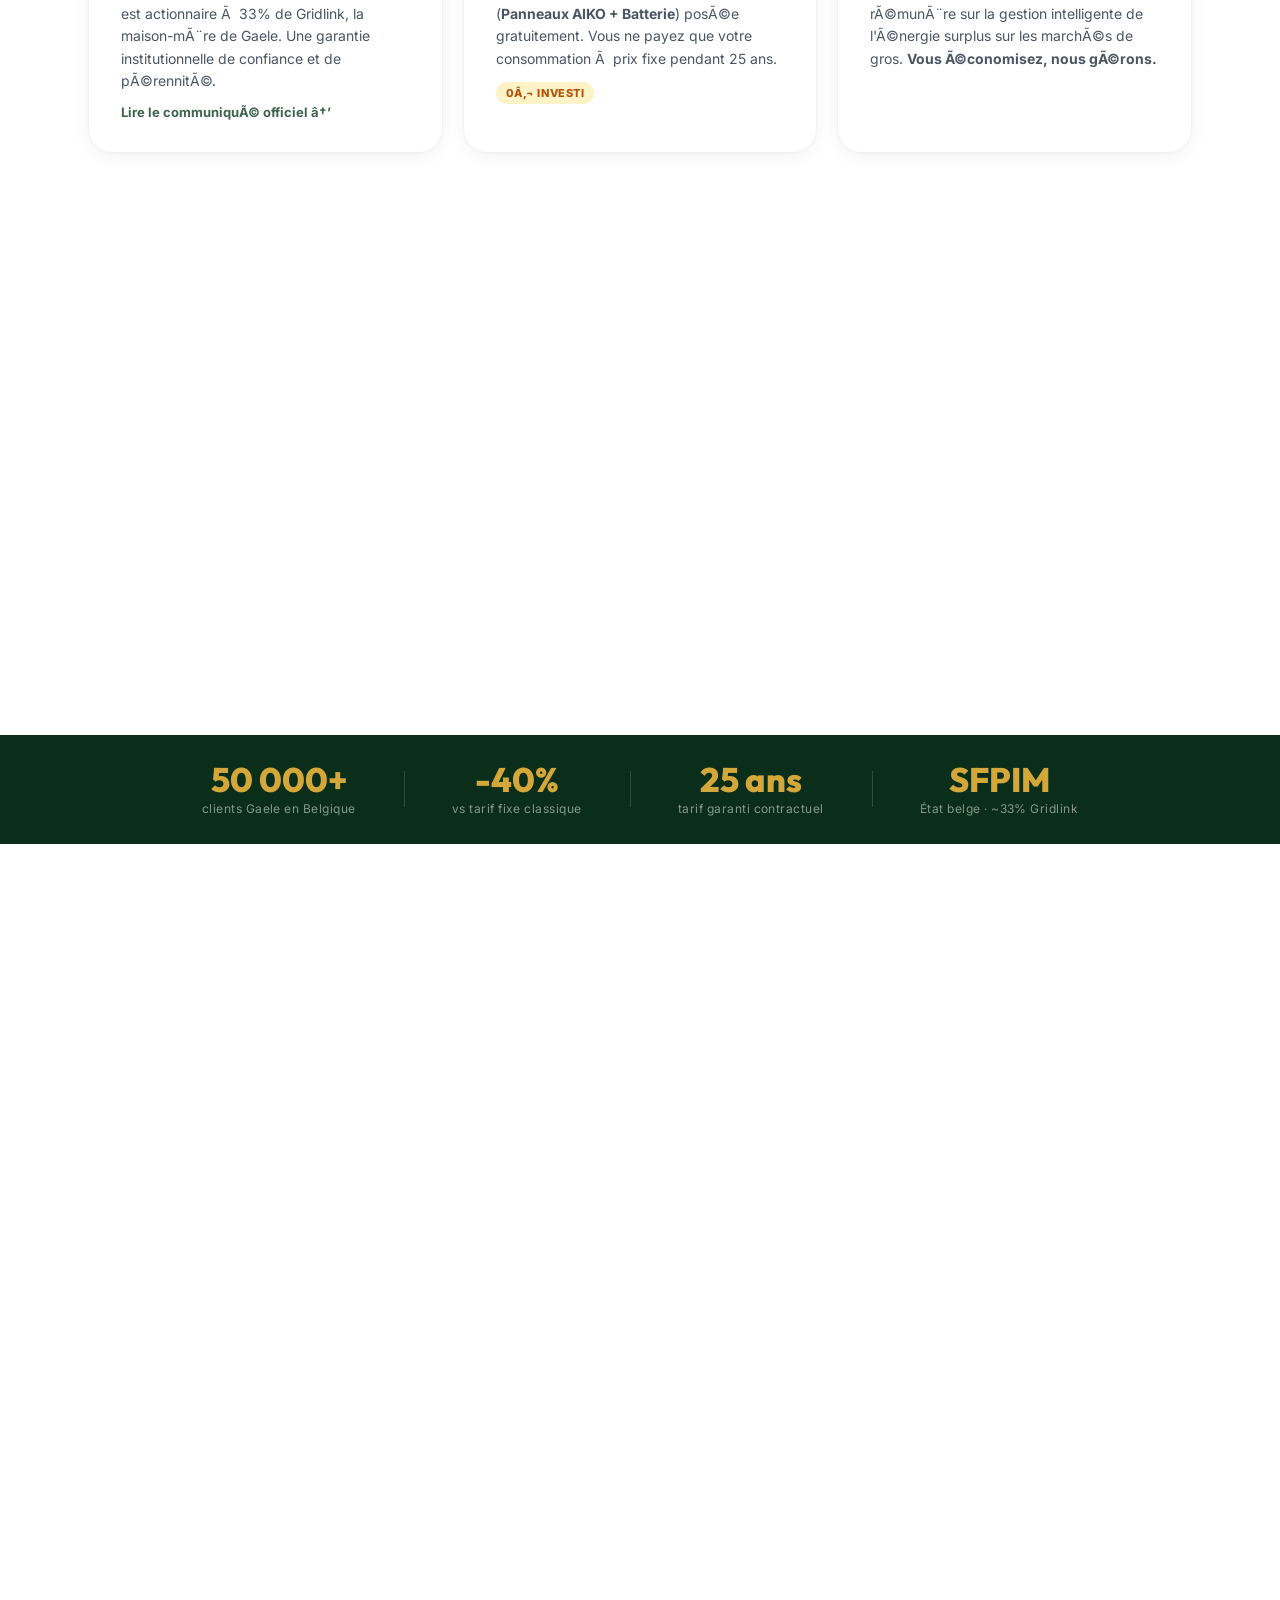
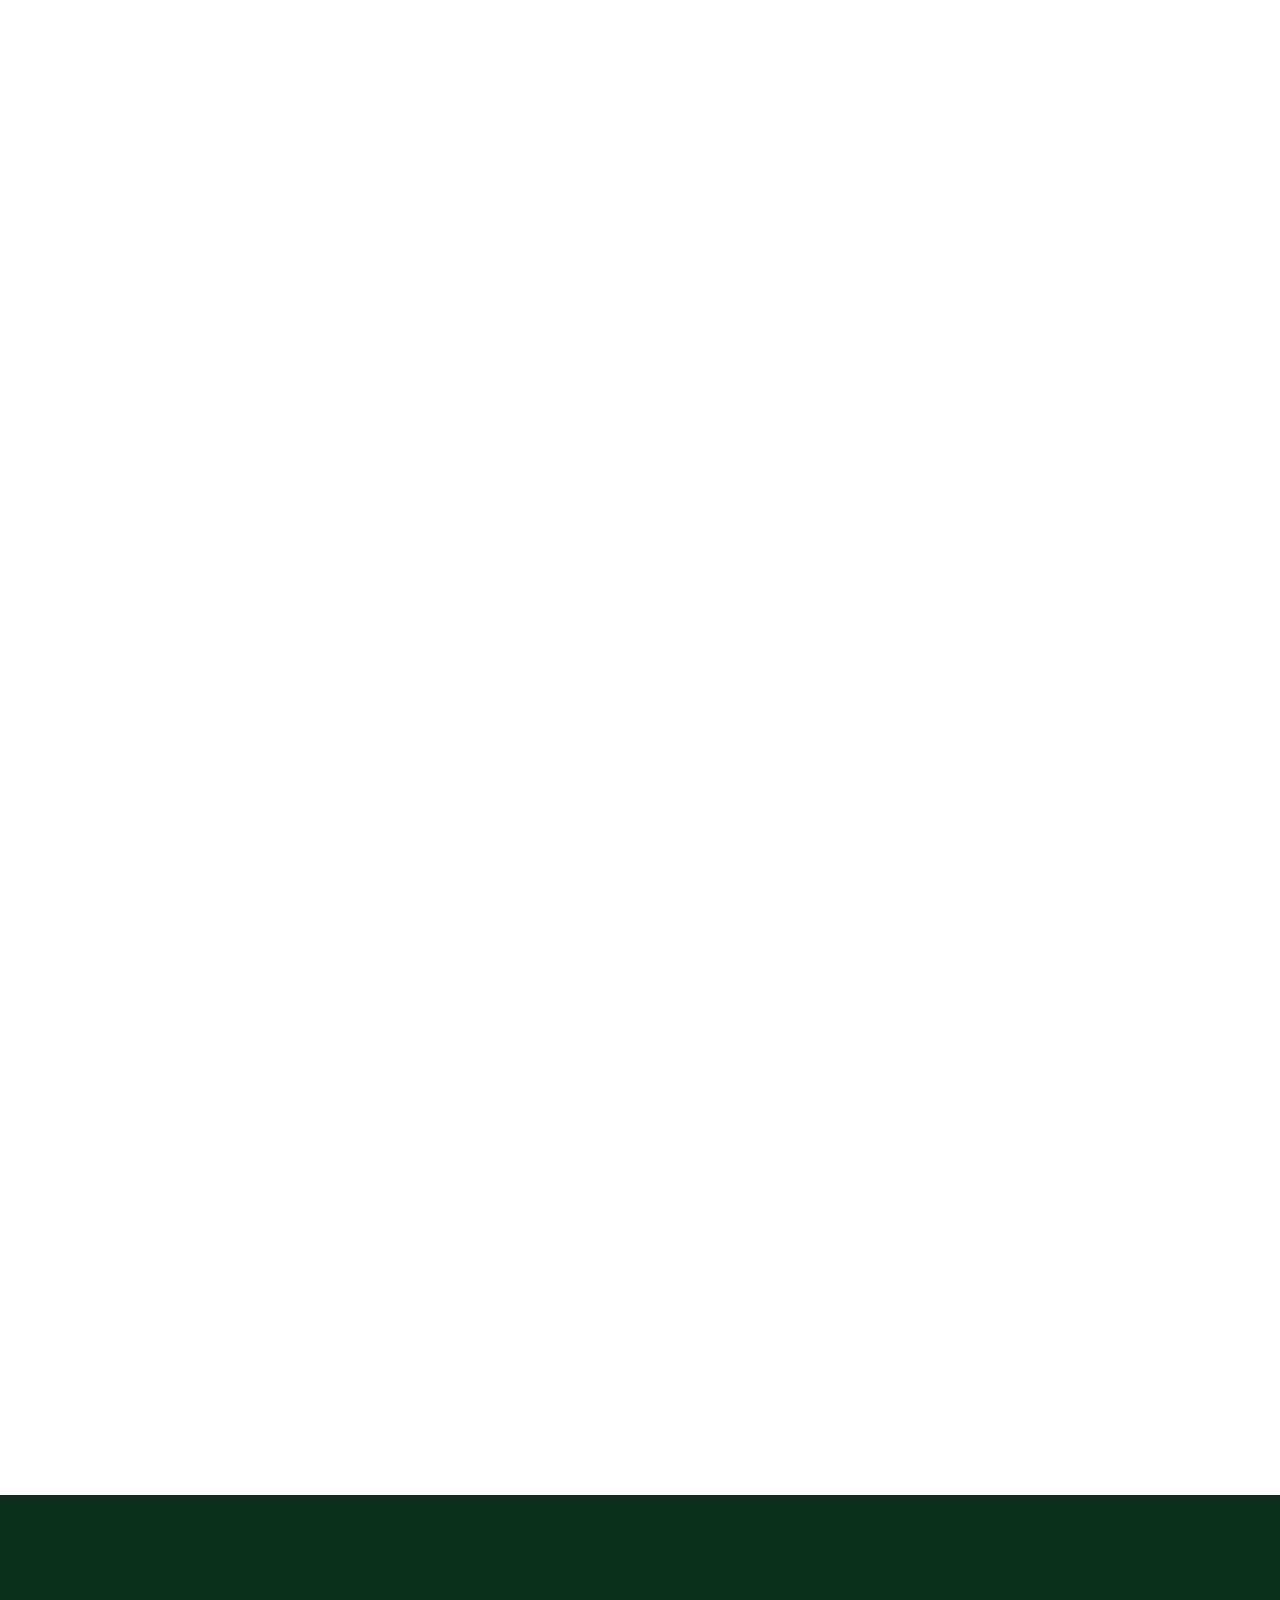
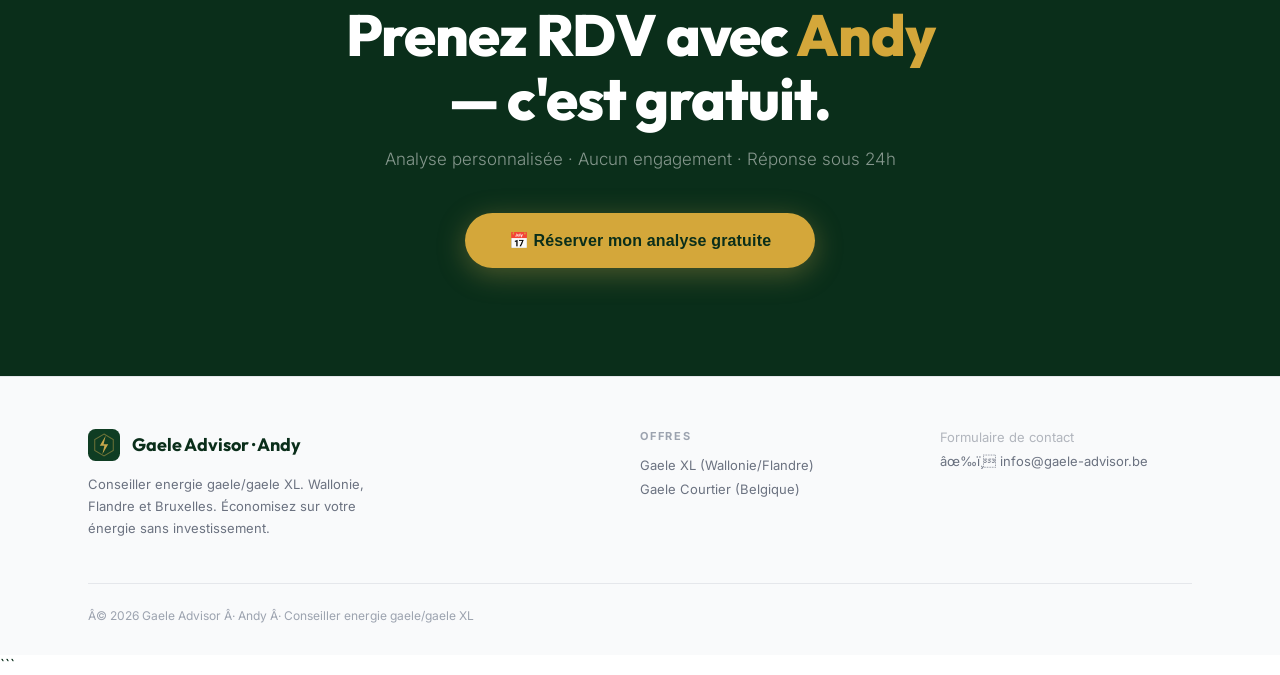
==== commit 333c76b1: "Retour à la version : section Key Info pleine largeur sous le Hero" ====
--- a/index.html
+++ b/index.html
@@ -345,36 +345,37 @@
         <div class="rcard-tag">Tarif négocié · Service gratuit</div>
       </div>
     </div>
-
-    <!-- ADDED : QUI, QUOI, POURQUOI -->
-    <div class="rcard sfpim" style="border-left: 4px solid var(--forest2);">
-      <div class="rcard-inner">
-        <div class="rcard-top"><span class="rcard-flag">🏛️</span><span class="rbadge courtier">Confiance</span></div>
-        <div class="ki-title" style="font-size:16px; margin-bottom:4px">L'État Belge & Gridlink</div>
-        <div class="ki-text" style="font-size:13px; line-height:1.4">Actionnariat certifié par la <strong>SFPIM (33%)</strong>. Garantie institutionnelle.</div>
-        <a href="https://sfpim.be/fr/3489-2/" target="_blank" class="ki-link" style="display:block; margin-top:8px">Lire le communiqué officiel →</a>
-      </div>
-    </div>
-
-    <div class="rcard offer" style="border-left: 4px solid var(--gold);">
-      <div class="rcard-inner">
-        <div class="rcard-top"><span class="rcard-flag">⚡</span><span class="rbadge xl">L'Offre</span></div>
-        <div class="ki-title" style="font-size:16px; margin-bottom:4px">Gaele XL : 0€ Investi</div>
-        <div class="ki-text" style="font-size:13px; line-height:1.4">Panneaux AIKO + Batterie SigenStor posés gratuitement. Prix fixe 25 ans.</div>
-      </div>
-    </div>
-
-    <div class="rcard model" style="border-left: 4px solid var(--forest);">
-      <div class="rcard-inner">
-        <div class="rcard-top"><span class="rcard-flag">🌍</span><span class="rbadge courtier">Pourquoi ?</span></div>
-        <div class="ki-title" style="font-size:16px; margin-bottom:4px">Le Modèle Vertueux</div>
-        <div class="ki-text" style="font-size:13px; line-height:1.4">Financement assuré par la gestion du surplus d'énergie. Vous économisez sans apport.</div>
-      </div>
-    </div>
-  </div>
-  </div>
-</div>
-
+  </div>
+  </div>
+</div>
+
+<!-- KEY INFO (Who, What, Why) - Full Width below Hero columns -->
+<div class="section-wrap" style="margin-top: 40px; position: relative; z-index: 2;">
+  <div class="key-info-grid">
+    <!-- WHO -->
+    <div class="ki-card">
+      <div class="ki-ico">🏛️</div>
+      <h3 class="ki-title">L'État Belge & Gridlink</h3>
+      <p class="ki-text">Le fonds souverain <strong>SFPIM (État Belge)</strong> est actionnaire à 33% de Gridlink, la maison-mère de Gaele. Une garantie institutionnelle de confiance et de pérennité.</p>
+      <a href="https://sfpim.be/fr/3489-2/" target="_blank" class="ki-link">Lire le communiqué officiel →</a>
+    </div>
+    
+    <!-- WHAT -->
+    <div class="ki-card">
+      <div class="ki-ico">⚡</div>
+      <h3 class="ki-title">L'Offre Gaele XL</h3>
+      <p class="ki-text">Une installation photovoltaïque premium (<strong>Panneaux AIKO + Batterie</strong>) posée gratuitement. Vous ne payez que votre consommation à prix fixe pendant 25 ans.</p>
+      <span class="ki-badge">0€ Investi</span>
+    </div>
+    
+    <!-- WHY -->
+    <div class="ki-card">
+      <div class="ki-ico">🌍</div>
+      <h3 class="ki-title">Pourquoi 0€ ?</h3>
+      <p class="ki-text">Gaele XL finance votre matériel et se rémunère sur la gestion intelligente de l'énergie surplus sur les marchés de gros. <strong>Vous économisez, nous gérons.</strong></p>
+    </div>
+  </div>
+</div>
 </section>
 
 
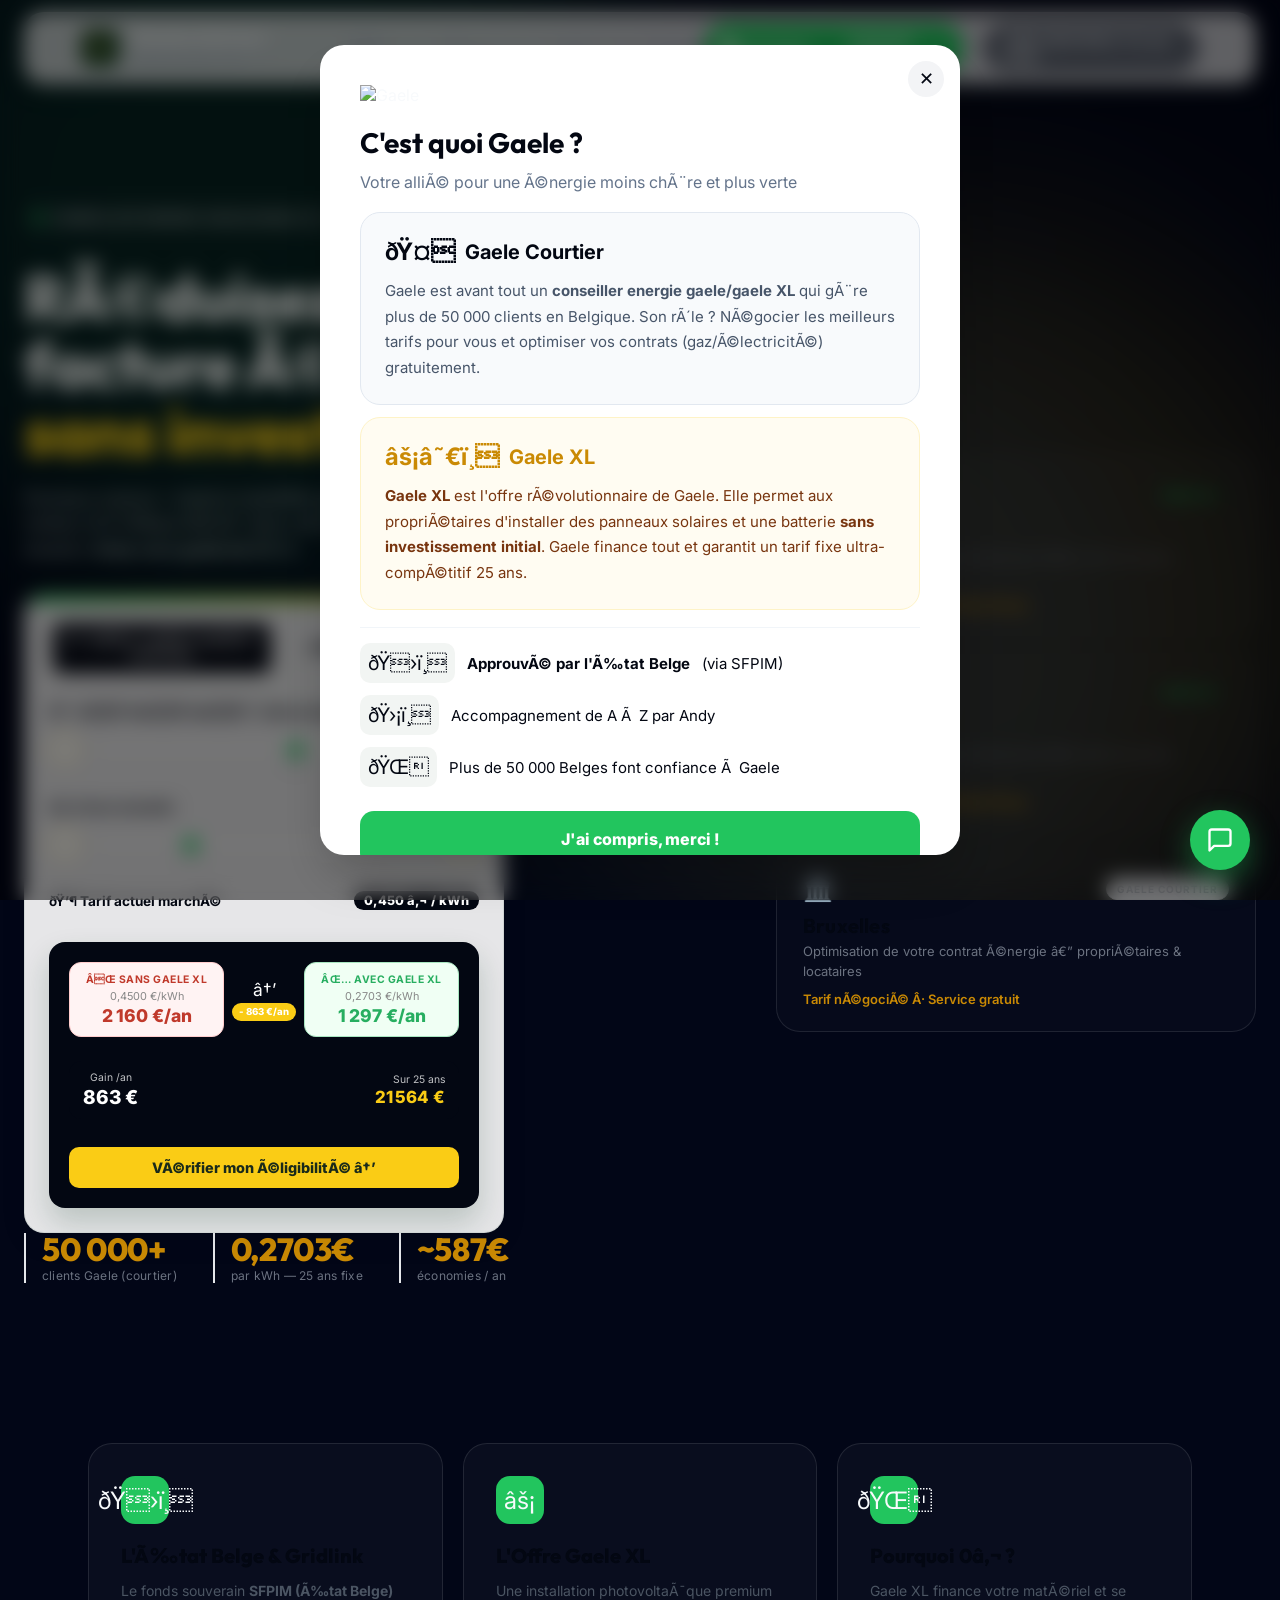
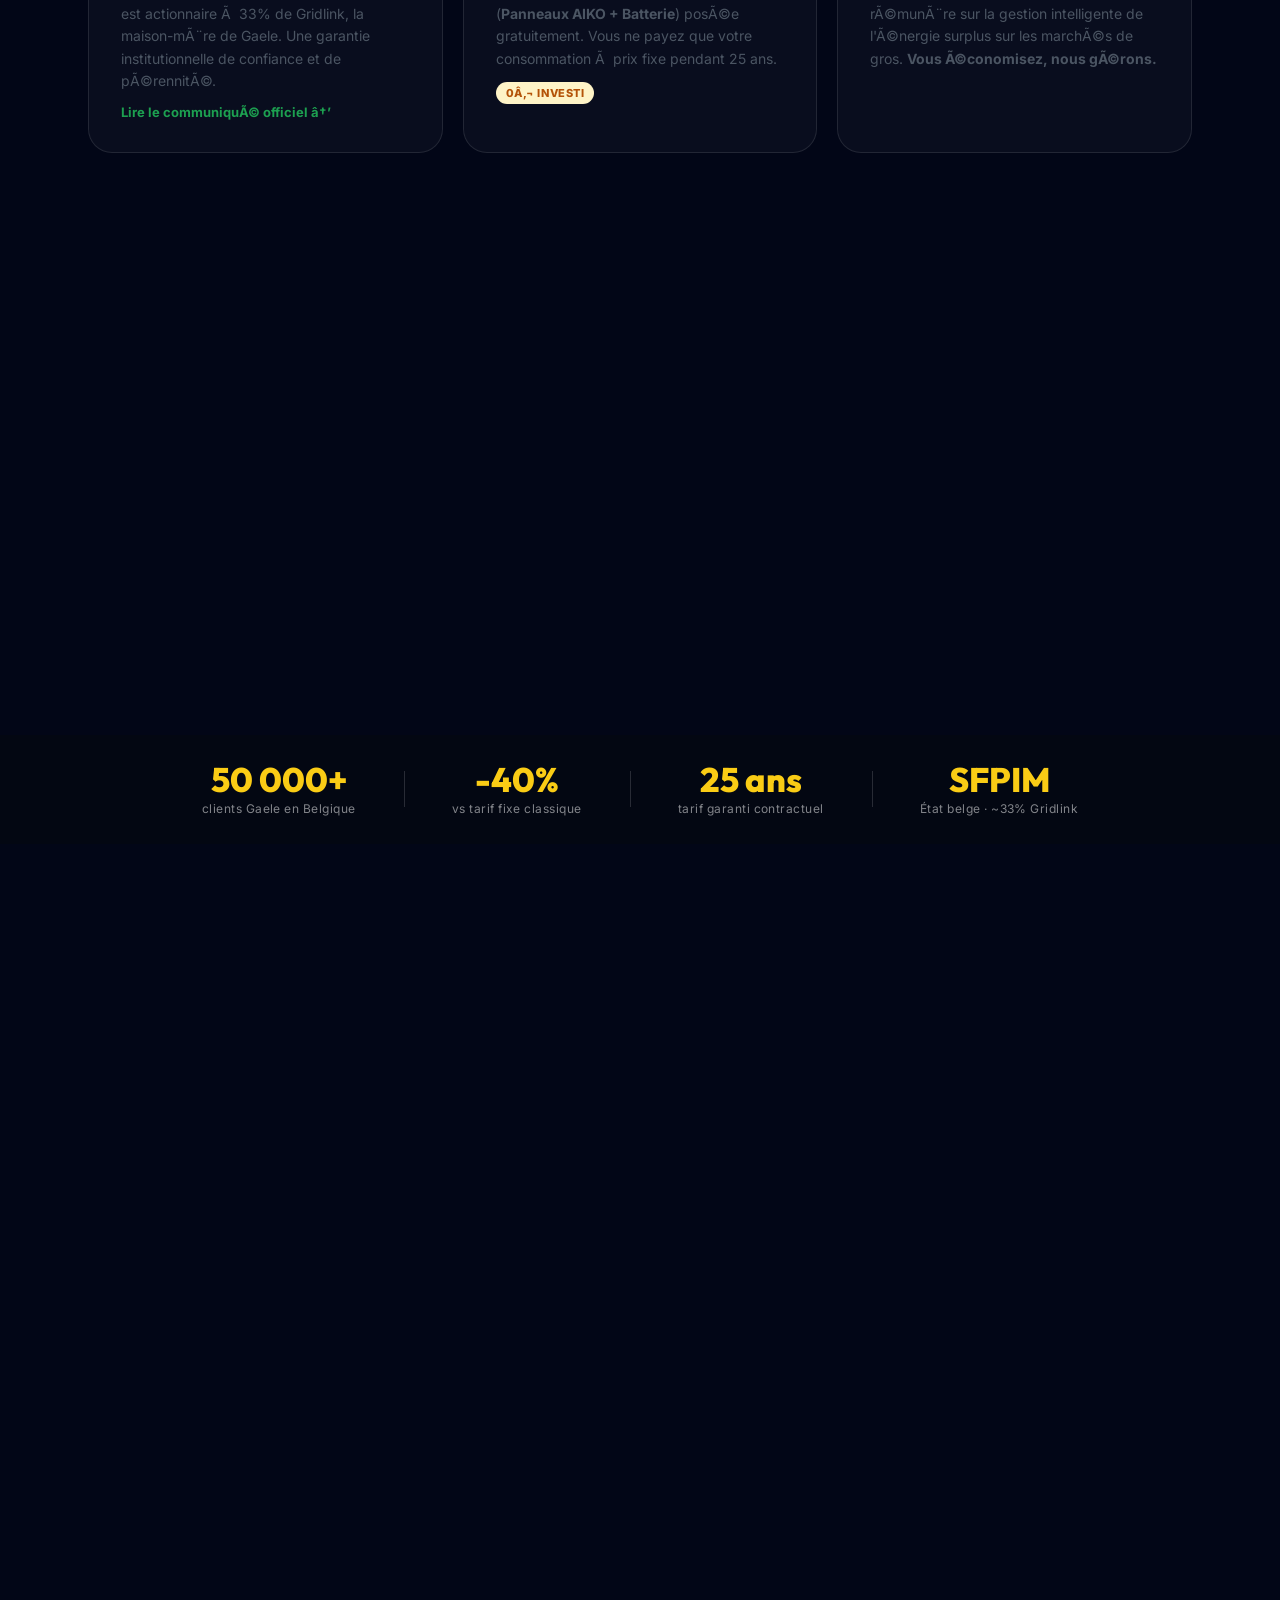
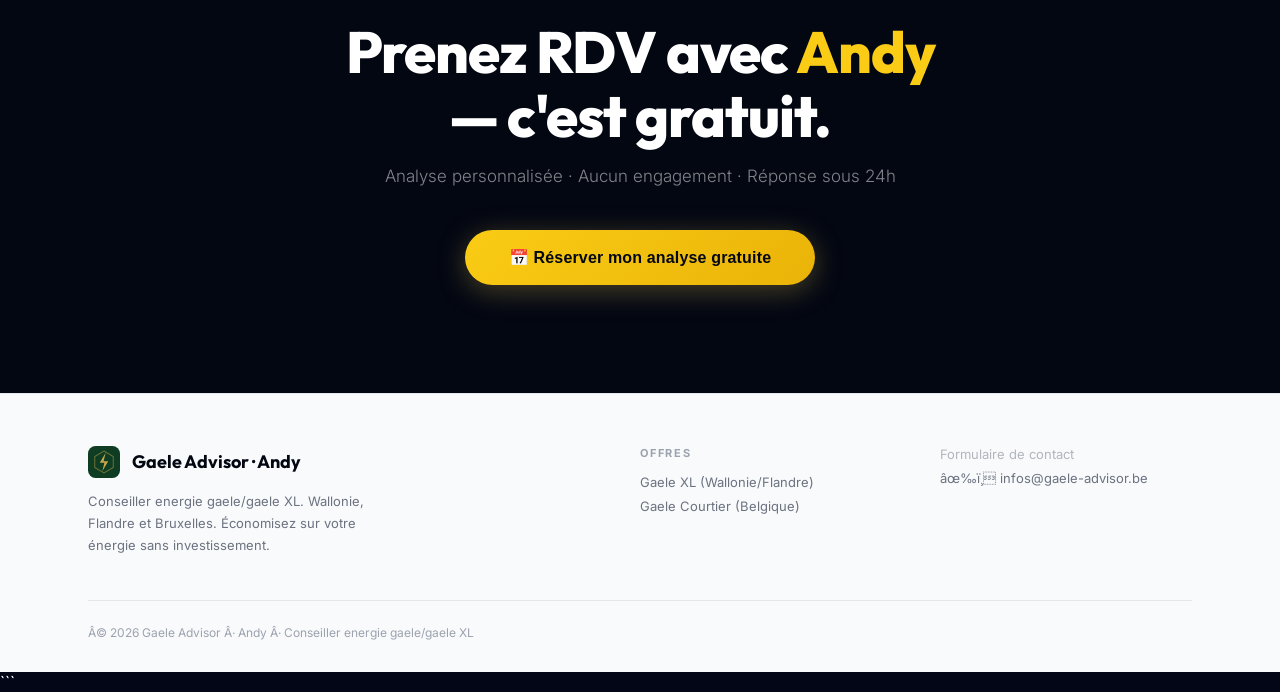
==== commit fc64cded: "Modernisation UI/UX Pro Max : Mode Sombre Aurora, Magic Chat AI et refonte responsive" ====
--- a/index.html
+++ b/index.html
@@ -75,6 +75,7 @@
 <script src="https://cdn.jsdelivr.net/npm/flatpickr" defer></script>
 <script src="https://npmcdn.com/flatpickr/dist/l10n/fr.js" defer></script>
 <script src="script.js?v=4.0" defer></script>
+<script src="magic-chat.js" defer></script>
 
 <!-- Structured Data -->
 <script type="application/ld+json">
@@ -143,6 +144,13 @@
 </script>
 </head>
 <body>
+<!-- AURORA BACKGROUND -->
+<div class="aurora-wrapper">
+  <div class="aurora-blob blob-1"></div>
+  <div class="aurora-blob blob-2"></div>
+  <div class="aurora-blob blob-3"></div>
+</div>
+
 <!-- Google Tag Manager (noscript) -->
 <noscript><iframe src="https://www.googletagmanager.com/ns.html?id=GTM-54HFLBH8"
 height="0" width="0" style="display:none;visibility:hidden"></iframe></noscript>
@@ -179,7 +187,7 @@
 
 
 <!-- NAV -->
-<nav class="main-nav">
+<nav class="main-nav glass">
   <a class="nav-logo" href="/" aria-label="Retour à l'accueil">
     <!-- LOGO SVG -->
     <svg class="nav-logo-mark" width="38" height="38" viewBox="0 0 38 38" fill="none" xmlns="http://www.w3.org/2000/svg" aria-label="Gaele Advisor">
@@ -217,8 +225,8 @@
       <img src="https://gaele.be/wp-content/themes/gaele/assets/images/logo_gaele.png" alt="Logo Gaele Advisor">
       <span class="tag-txt">C'est quoi Gaele ?</span>
     </div>
-    <a href="https://sfpim.be/fr/3489-2/" target="_blank" class="nav-sfpim-tag" style="text-decoration:none">
-      &#127963;&#65039; SFPIM &#183; &#201;tat belge
+    <a href="https://sfpim.be/fr/3489-2/" target="_blank" class="nav-sfpim-tag glass" style="text-decoration:none">
+      🏛️ SFPIM · État belge
     </a>
   </div>
 </nav>
@@ -233,8 +241,8 @@
       <span class="hero-eyebrow-dot"></span>
       <span class="hero-eyebrow-text">Conseiller energie gaele/gaele XL &#183; SFPIM (&#201;tat belge)</span>
     </div>
-    <h1>R&#233;duisez votre<br>facture &#233;nergie<br><span class="gold"><em>sans investir</em></span></h1>
-    <p class="hero-desc">Panneaux solaires + batterie install&#233;s gratuitement, ou meilleur tarif n&#233;goci&#233; &#8212; selon votre r&#233;gion et votre situation. <strong>Andy vous guide de A &#224; Z.</strong></p>
+    <h1 class="neon-text">Réduisez votre<br>facture énergie<br><span class="gold"><em>sans investir</em></span></h1>
+    <p class="hero-desc">Panneaux solaires + batterie installés gratuitement, ou meilleur tarif négocié — selon votre région et votre situation. <strong class="neon-text">Andy vous guide de A à Z.</strong></p>
     <div class="hero-widget-container">
       <div class="widget-card mini">
         <!-- MODE SWITCHER MINI (v50) -->
@@ -523,34 +531,34 @@
     
     <div class="equipment-grid">
       <!-- Card 1: Installers -->
-      <div class="equipment-card">
+      <div class="equipment-card bento-card glass">
         <div class="equipment-img-box">
           <img src="assets/gaele-xl-installateurs.png" alt="Installateurs Gaele XL">
         </div>
         <div class="equipment-content">
-          <h3 class="equipment-card-title">Installation Haute Performance</h3>
+          <h3 class="equipment-card-title neon-text">Installation Haute Performance</h3>
           <p class="equipment-card-desc">Panneaux <strong>AIKO 455 Wp</strong> (N-Type ABC) certifiés <strong>DNV GL</strong>. Rendement maximal et esthétique Full Black pour votre toiture.</p>
         </div>
       </div>
       
       <!-- Card 2: Battery -->
-      <div class="equipment-card">
+      <div class="equipment-card bento-card glass">
         <div class="equipment-img-box">
           <img src="assets/gaele-xl-batterie.png" alt="Batterie Gaele XL">
         </div>
         <div class="equipment-content">
-          <h3 class="equipment-card-title">Stockage Sigenergy</h3>
+          <h3 class="equipment-card-title neon-text">Stockage Sigenergy</h3>
           <p class="equipment-card-desc">Le système <strong>SigenStor</strong> : une batterie intelligente et évolutive pour maximiser votre autoconsommation jour et nuit.</p>
         </div>
       </div>
       
       <!-- Card 3: Inverter -->
-      <div class="equipment-card">
+      <div class="equipment-card bento-card glass">
         <div class="equipment-img-box">
           <img src="assets/gaele-xl-onduleur.png" alt="Onduleur Gaele XL">
         </div>
         <div class="equipment-content">
-          <h3 class="equipment-card-title">Onduleur Hybride Sigen</h3>
+          <h3 class="equipment-card-title neon-text">Onduleur Hybride Sigen</h3>
           <p class="equipment-card-desc">Le cerveau 5-en-1 de votre installation (onduleur, chargeur DC, batterie) pour une gestion d'énergie simplifiée et ultra-rapide.</p>
         </div>
       </div>
@@ -720,14 +728,14 @@
       <div class="faq-q">Les panneaux sont-ils assurés ?<span class="faq-arrow">+</span></div>
       <div class="faq-a"><div class="faq-a-inner"><p>Oui. Le contrat inclut incendie, grêle, vol, vandalisme et rongeurs. Les panneaux sont certifiés DNV-GL, garantissant durabilité et rendement sur 25 ans.</p></div></div>
     </div>
-    <div class="faq-item" onclick="toggleFaq(this)">
+    <div class="faq-item glass" onclick="toggleFaq(this)">
       <div class="faq-q">C'est trop beau pour être vrai, quelle est la garantie ?<span class="faq-arrow">+</span></div>
-      <div class="faq-a"><div class="faq-a-inner"><p>C'est une offre solide et sécurisée. Gaele XL fait partie du groupe <strong>Gridlink</strong>, dont l'État belge est actionnaire à hauteur de <strong>~33%</strong> via la <strong>SFPIM</strong> (Société Fédérale de Participations et d'Investissement). C'est le même fonds souverain qui gère les parts de l'État dans BNP Paribas Fortis ou Belfius. Les panneaux sont auto-financés par les économies générées sur 25 ans, tout simplement.</p></div></div>
-    </div>
-
-    <div class="faq-item" onclick="toggleFaq(this)">
-      <div class="faq-q">J'ai d&#233;j&#224; des panneaux solaires, puis-je b&#233;n&#233;ficier de Gaele ?<span class="faq-arrow">+</span></div>
-      <div class="faq-a"><div class="faq-a-inner"><p><strong>Oui !</strong> Gaele XL accepte désormais les extensions. Une <strong>visite technique (Survey)</strong> gratuite déterminera votre scénario (A, B ou C). Andy vous accompagnera pour optimiser votre installation actuelle avec zéro investissement initial.</p></div></div>
+      <div class="faq-a"><div class="faq-a-inner"><p>C'est une offre solide et sécurisée. Gaele XL fait partie du groupe <strong>Gridlink</strong>, dont l'État belge est actionnaire à hauteur de <strong>~33%</strong> via la <strong>SFPIM</strong>. C'est le même fonds souverain qui gère les parts de l'État dans BNP Paribas Fortis ou Belfius.</p></div></div>
+    </div>
+
+    <div class="faq-item glass" onclick="toggleFaq(this)">
+      <div class="faq-q">J'ai déjà des panneaux solaires, puis-je bénéficier de Gaele ?<span class="faq-arrow">+</span></div>
+      <div class="faq-a"><div class="faq-a-inner"><p><strong>Oui !</strong> Gaele XL accepte désormais les extensions. Une <strong>visite technique (Survey)</strong> gratuite déterminera votre scénario (A, B ou C). Andy vous accompagnera pour optimiser votre installation actuelle.</p></div></div>
     </div>
     <div class="faq-item" onclick="toggleFaq(this)">
       <div class="faq-q">C'est du leasing d&#233;guis&#233; ?<span class="faq-arrow">+</span></div>
@@ -1065,9 +1073,8 @@
   </div>
 </div>
 
-<!-- MOBILE BOTTOM NAV -->
-
-<nav id="mobile-nav">
+<!-- MOBILE APP NAV (FIXED) -->
+<nav id="mobile-nav" class="glass">
   <a href="#home" class="m-nav-item active">
     <span class="m-nav-ico">🏠</span>
     <span class="m-nav-lbl">Accueil</span>
--- a/styles.css
+++ b/styles.css
@@ -1,46 +1,103 @@
-
 :root {
-  /* Verts (identité primaire — modernisés) */
-  --forest:  #0A2E1A;
-  --forest2: #0F3D23;
-  --forest3: #15572F;
-  --forest4: #1A7A3A;
-
-  /* Or/Ambre (accent secondaire) */
-  --gold:    #D4A73A;
-  --gold2:   #D4A73A;
-  --gold3:   #F0D060;
-  --gold-d:  #B8941A;
-
-  /* Neutres */
-  --cream:   #FFFFFF;
-  --cream2:  #F7F7F8;
-  --cream3:  #E8E8E8;
-  --white:   #FFFFFF;
-
-  /* Texte & bordures */
-  --muted:   #6B7280;
-  --muted2:  #9CA3AF;
-  --border:  rgba(0,0,0,0.08);
-  --border2: rgba(0,0,0,0.12);
-
-  --r: 20px;
+  /* Palettes Sombre Premium (UI/UX Pro Max) */
+  --bg-deep:   #020617;
+  --bg-card:   rgba(15, 23, 42, 0.6);
+  
+  /* Neons & Accents */
+  --neon-green: #22C55E;
+  --neon-gold:  #FACC15;
+  --neon-glow:  rgba(34, 197, 94, 0.15);
+
+  /* Héritage Gaele (Modernisé) */
+  --forest:    #030712; /* Blue-black foundation */
+  --forest2:   #22C55E; /* Switch to Neon Green for accents */
+  --forest3:   #166534;
+  --forest4:   #15803D;
+  --gold:      #FACC15;
+  --gold2:     #EAB308;
+  --gold-d:    #CA8A04;
+
+  /* Neutres Dark Mode */
+  --white:     #F8FAFC;
+  --muted:     #94A3B8;
+  --muted2:    #64748B;
+  --border:    rgba(255, 255, 255, 0.08);
+  --border2:   rgba(255, 255, 255, 0.12);
+
+  /* Effets Pro Max */
+  --r: 24px;
   --font-display: 'Outfit', 'Plus Jakarta Sans', sans-serif;
   --font-body: 'Inter', 'Plus Jakarta Sans', sans-serif;
-  --shadow-sm: 0 1px 3px 0 rgba(0, 0, 0, 0.05);
-  --shadow-md: 0 4px 20px -1px rgba(0, 0, 0, 0.05), 0 2px 10px -1px rgba(0, 0, 0, 0.03);
-  --shadow-lg: 0 10px 30px -3px rgba(15, 61, 35, 0.05), 0 4px 15px -2px rgba(15, 61, 35, 0.03);
-  --shadow-xl: 0 20px 40px -5px rgba(0, 0, 0, 0.08);
-  --glass: rgba(255, 255, 255, 0.7);
-  --glass-border: rgba(255, 255, 255, 0.4);
+  
+  --shadow-sm: 0 1px 2px 0 rgba(0, 0, 0, 0.05);
+  --shadow-lg: 0 10px 30px -3px rgba(0, 0, 0, 0.3), 0 4px 15px -2px rgba(0, 0, 0, 0.2);
+  --shadow-neon: 0 0 20px rgba(34, 197, 94, 0.1);
+  
+  --glass:     rgba(15, 23, 42, 0.65);
+  --glass-border: rgba(255, 255, 255, 0.1);
+  --blur:      16px;
 }
 
 *,*::before,*::after{margin:0;padding:0;box-sizing:border-box}
 html{scroll-behavior:smooth}
-body{font-family:var(--font-body);background:#FFFFFF;color:var(--forest);overflow-x:hidden;min-height:100vh}
-
-/* ── TEXTURE (disabled) ── */
-body::after{display:none}
+body{
+  font-family:var(--font-body);
+  background:var(--bg-deep);
+  color:var(--white);
+  overflow-x:hidden;
+  min-height:100vh;
+  -webkit-font-smoothing: antialiased;
+}
+
+/* ── AURORA BACKGROUND SYSTEM ── */
+.aurora-wrapper {
+  position: fixed;
+  inset: 0;
+  z-index: 0;
+  overflow: hidden;
+  pointer-events: none;
+}
+.aurora-blob {
+  position: absolute;
+  width: 60vw;
+  height: 60vw;
+  border-radius: 50%;
+  filter: blur(100px);
+  opacity: 0.15;
+  mix-blend-mode: screen;
+  animation: aurora-float 20s infinite alternate;
+}
+.blob-1 { background: var(--neon-green); top: -20%; left: -10%; animation-delay: 0s; }
+.blob-2 { background: var(--neon-gold); bottom: -10%; right: -5%; animation-delay: -5s; }
+.blob-3 { background: #3B82F6; top: 30%; right: 10%; opacity: 0.1; animation-delay: -10s; }
+
+@keyframes aurora-float {
+  0% { transform: translate(0, 0) scale(1); }
+  50% { transform: translate(5%, 10%) scale(1.1); }
+  100% { transform: translate(-5%, -5%) scale(0.9); }
+}
+
+/* ── UTILITIES ── */
+.glass {
+  background: var(--glass);
+  backdrop-filter: blur(var(--blur));
+  -webkit-backdrop-filter: blur(var(--blur));
+  border: 1px solid var(--glass-border);
+}
+.neon-text {
+  text-shadow: 0 0 10px var(--neon-glow);
+}
+.bento-card {
+  border-radius: var(--r);
+  overflow: hidden;
+  transition: all 0.4s cubic-bezier(0.2, 0.8, 0.2, 1);
+}
+.bento-card:hover {
+  transform: translateY(-5px) scale(1.02);
+  border-color: var(--neon-green);
+  box-shadow: 0 20px 40px rgba(0, 0, 0, 0.4), 0 0 20px rgba(34, 197, 94, 0.1);
+}
+
 .main-nav,section,footer,main{position:relative;z-index:1}
 .main-nav { z-index: 990 !important; }
 #mobile-nav { z-index: 995 !important; }
@@ -53,10 +110,10 @@
 
 /* ── NAV ── */
 .main-nav{position:sticky;top:0;z-index:300;height:72px;display:flex;align-items:center;justify-content:space-between;padding:0 56px;
-  background:rgba(255,255,255,0.85);backdrop-filter:blur(20px);
-  border-bottom:1px solid rgba(0,0,0,0.05); transition: all 0.3s ease;
-  margin: 12px 24px 0; border-radius: 20px; border: 1px solid rgba(0,0,0,0.05);
-  box-shadow: var(--shadow-md);
+  background:rgba(15, 23, 42, 0.7); backdrop-filter:blur(30px); -webkit-backdrop-filter:blur(30px);
+  border-bottom:1px solid rgba(255,255,255,0.05); transition: all 0.3s ease;
+  margin: 12px 24px 0; border-radius: 20px; border: 1px solid rgba(255,255,255,0.1);
+  box-shadow: 0 8px 32px 0 rgba(0, 0, 0, 0.3);
 }
 @media(max-width:768px){
   .main-nav{
@@ -79,30 +136,27 @@
 .nav-logo{display:flex;align-items:center;gap:14px;text-decoration:none}
 .nav-logo-mark{width:38px;height:38px;flex-shrink:0}
 .nav-logo-text{display:flex;flex-direction:column;line-height:1}
-.nav-logo-name{font-family:var(--font-display);font-size:20px;font-weight:700;color:var(--forest);letter-spacing:.02em}
-.nav-logo-sub{font-size:10px;font-weight:500;letter-spacing:.18em;text-transform:uppercase;color:#9CA3AF}
+.nav-logo-name{font-family:var(--font-display);font-size:20px;font-weight:700;color:var(--white);letter-spacing:.02em}
+.nav-logo-sub{font-size:10px;font-weight:500;letter-spacing:.18em;text-transform:uppercase;color:var(--muted)}
 
 .nav-links{display:flex;align-items:center;gap:32px}
-.nav-links a{font-size:13px;font-weight:500;color:#6B7280;text-decoration:none;letter-spacing:.04em;transition:color .2s; margin-left: 32px;}
+.nav-links a{font-size:13px;font-weight:500;color:var(--muted);text-decoration:none;letter-spacing:.04em;transition:color .2s; margin-left: 32px;}
 .nav-links a:first-child { margin-left: 0; }
-.nav-links a:hover{color:#0F3D23; color:var(--forest2)}
+.nav-links a:hover{color:var(--neon-green)}
 @media(max-width:900px){.nav-links{display:none}}
 
 .nav-right{display:flex;align-items:center;gap:20px}
 .nav-sfpim-tag {
   font-size: 13px;
   font-weight: 700;
-  color: var(--forest);
-  background: white;
+  color: var(--white);
   padding: 8px 18px;
   border-radius: 100px;
-  border: 2px solid var(--forest2);
   display: flex;
   align-items: center;
   gap: 8px;
   cursor: pointer;
   transition: all .2s;
-  box-shadow: 0 2px 10px rgba(15, 61, 35, 0.08);
 }
 .nav-sfpim-tag:hover {
   background: var(--forest2);
@@ -147,17 +201,12 @@
 .nav-cta{background:var(--forest2);color:#fff;font-family:var(--font-body);font-size:13px;font-weight:700;padding:11px 24px;border-radius:8px;text-decoration:none;letter-spacing:.02em;transition:all .2s;white-space:nowrap;box-shadow:0 2px 8px rgba(15,61,35,0.2);border:none;cursor:pointer}
 .nav-cta:hover{transform:translateY(-1px);box-shadow:0 4px 16px rgba(15,61,35,0.3)}
 
-/* ── HERO (light) ── */
-/* ── HERO (Visual Update) ── */
+/* ── HERO ── */
 .hero{
   min-height:90vh;
   position: relative;
   padding:120px 24px;
   overflow: hidden;
-  background-size: cover;
-  background-position: center;
-  background-repeat: no-repeat;
-  background-image: linear-gradient(rgba(10, 30, 15, 0.7), rgba(10, 30, 15, 0.7)), url('assets/gaele-xl-panneaux-solaires-hero.png');
   color: white;
   display: flex;
   align-items: center;
@@ -182,19 +231,19 @@
 }
 @media(max-width:480px){.hero{padding-top:20px}}
 
-.hero-eyebrow{display:inline-flex;align-items:center;gap:10px;border:1px solid #E5E7EB;border-radius:100px;padding:6px 16px 6px 10px;margin-bottom:32px}
-.hero-eyebrow-dot{width:8px;height:8px;border-radius:50%;background:var(--forest2);animation:pulse 2.5s ease-in-out infinite}
+.hero-eyebrow{display:inline-flex;align-items:center;gap:10px;border:1px solid rgba(255,255,255,0.1);background:rgba(255,255,255,0.03);backdrop-filter:blur(10px);border-radius:100px;padding:6px 16px 6px 10px;margin-bottom:32px}
+.hero-eyebrow-dot{width:8px;height:8px;border-radius:50%;background:var(--neon-green);box-shadow: 0 0 10px var(--neon-green);animation:pulse 2.5s ease-in-out infinite}
 @keyframes pulse{0%,100%{opacity:1;transform:scale(1)}50%{opacity:.5;transform:scale(.85)}}
-.hero-eyebrow-text{font-size:11px;font-weight:600;letter-spacing:.16em;text-transform:uppercase;color:#6B7280}
+.hero-eyebrow-text{font-size:11px;font-weight:600;letter-spacing:.16em;text-transform:uppercase;color:var(--muted)}
 
   h1{font-family:var(--font-display);font-size:32px; font-size:clamp(28px,9vw,64px);font-weight:800;line-height:1.05;letter-spacing:-.02em;color:#0A2E1A; color:var(--forest);margin-bottom:20px}
 @media(min-width:1024px){ h1 { font-size: 64px; } }
 h1 .gold{color:var(--gold)}
 h1 em{font-style:normal;color:var(--gold)}
 
-.hero-desc{font-size:16px;line-height:1.6;color:#4B5563;max-width:460px;margin-bottom:32px;font-weight:300}
+.hero-desc{font-size:16px;line-height:1.6;color:var(--muted);max-width:460px;margin-bottom:32px;font-weight:300}
 @media(max-width:480px){.hero-desc{font-size:15px}}
-.hero-desc strong{color:var(--forest);font-weight:500}
+.hero-desc strong{color:var(--white);font-weight:500}
 
 .hero-btns{display:flex;gap:14px;flex-wrap:wrap;margin-bottom:52px}
 .hero-btns > * { margin-right: 14px; margin-bottom: 14px; }
@@ -213,7 +262,8 @@
 /* Hero right — region cards */
 .hero-r{display:flex;flex-direction:column;gap:14px; align-items: flex-end;}
 @media(max-width:1024px){ .hero-r { align-items: stretch; } }
-.rcard{background:#F9FAFB;border:1px solid #E5E7EB;border-radius:var(--r);padding:24px 26px;transition:all .25s;position:relative;overflow:hidden; max-width: 480px; width: 100%;}
+.rcard{background:rgba(255,255,255,0.02);border:1px solid rgba(255,255,255,0.1);backdrop-filter:blur(20px);border-radius:var(--r);padding:24px 26px;transition:all .25s;position:relative;overflow:hidden; max-width: 480px; width: 100%;}
+.rcard:hover { border-color: var(--neon-green); transform: translateY(-5px); box-shadow: 0 20px 40px rgba(0,0,0,0.4); }
 .rcard::before{display:none}
 .rcard-inner{position:relative;z-index:1}
 .rcard-top{display:flex;align-items:center;justify-content:space-between;margin-bottom:10px}
@@ -228,11 +278,11 @@
 /* ── SECTION COMMONS ── */
 .section-wrap{max-width:1200px;margin:0 auto;padding:0 48px}
 @media(max-width:768px){.section-wrap{padding:0 24px}}
-.section-eyebrow{font-size:11px;font-weight:700;letter-spacing:.2em;text-transform:uppercase;color:var(--forest2);margin-bottom:12px;display:block}
-.section-title{font-family:var(--font-display);font-size:32px; font-size:clamp(28px,3.5vw,46px);font-weight:800;letter-spacing:-.02em;line-height:1.1;margin-bottom:12px;color:#0A2E1A; color:var(--forest)}
+.section-eyebrow{font-size:11px;font-weight:700;letter-spacing:.2em;text-transform:uppercase;color:var(--neon-green);margin-bottom:12px;display:block}
+.section-title{font-family:var(--font-display);font-size:32px; font-size:clamp(28px,3.5vw,46px);font-weight:800;letter-spacing:-.02em;line-height:1.1;margin-bottom:12px;color:var(--white)}
 @media(min-width:1024px){ .section-title { font-size: 46px; } }
-.section-title em{font-style:normal !important}
-.section-sub{font-size:16px;color:#6B7280;font-weight:300;max-width:520px;margin-bottom:52px;line-height:1.6}
+.section-title em{font-style:normal !important; color: var(--neon-gold);}
+.section-sub{font-size:16px;color:var(--muted);font-weight:300;max-width:520px;margin-bottom:52px;line-height:1.6}
 
 /* ── SOCIAL PROOF BAND ── */
 #proof{background:var(--forest);border-top:none;border-bottom:none;padding:28px 0}
@@ -297,19 +347,20 @@
   .key-info-grid { grid-template-columns: 1fr; }
 }
 .ki-card {
-  background: #fff;
-  border: 1px solid rgba(0,0,0,0.05);
+  background: rgba(255, 255, 255, 0.03);
+  border: 1px solid rgba(255, 255, 255, 0.1);
+  backdrop-filter: blur(20px);
   border-radius: 24px;
   padding: 32px;
   display: flex;
   flex-direction: column;
   gap: 12px;
   transition: all 0.3s cubic-bezier(0.23, 1, 0.32, 1);
-  box-shadow: var(--shadow-md);
 }
 .ki-card:hover {
-  transform: translateY(-4px);
-  box-shadow: var(--shadow-lg);
+  transform: translateY(-8px);
+  border-color: var(--neon-green);
+  box-shadow: 0 20px 40px rgba(0, 0, 0, 0.5), 0 0 15px rgba(34, 197, 94, 0.1);
 }
 .ki-ico {
   width: 48px;
@@ -370,12 +421,12 @@
 .qgrid-2{display:grid;grid-template-columns:repeat(2,1fr);gap:14px;margin-bottom:36px}
 @media(max-width:600px){.qgrid-3,.qgrid-2{grid-template-columns:1fr}}
 
-.qcard{background:#F9FAFB;border:1.5px solid #E5E7EB;border-radius:var(--r);padding:22px 18px;cursor:pointer;transition:all .22s;text-align:center;display:flex;flex-direction:column;align-items:center;gap:8px;font-family:var(--font-body);color:var(--forest)}
-.qcard:hover{background:#F9FAFB;border-color:var(--forest2);box-shadow:0 8px 24px rgba(0,0,0,0.06);transform:translateY(-2px)}
-.qcard.selected{background:#F9FAFB;border-color:var(--forest2);box-shadow:0 8px 24px rgba(0,0,0,0.06)}
+.qcard{background:rgba(255,255,255,0.03);border:1.5px solid rgba(255,255,255,0.1);border-radius:var(--r);padding:22px 18px;cursor:pointer;transition:all .22s;text-align:center;display:flex;flex-direction:column;align-items:center;gap:8px;font-family:var(--font-body);color:var(--white)}
+.qcard:hover{border-color:var(--neon-green);background:rgba(34, 197, 94, 0.05);transform:translateY(-2px)}
+.qcard.selected{border-color:var(--neon-green);background:rgba(34, 197, 94, 0.1);box-shadow:0 0 15px rgba(34, 197, 94, 0.2)}
 .qcard-ico{font-size:30px}
-.qcard-label{font-size:15px;font-weight:700;letter-spacing:-.01em;color:var(--forest)}
-.qcard.selected .qcard-label{color:var(--forest2)}
+.qcard-label{font-size:15px;font-weight:700;letter-spacing:-.01em;color:var(--white)}
+.qcard.selected .qcard-label{color:var(--neon-green)}
 
 .qual-result-box{display:none;padding:8px 0;margin-top:32px;animation:fadeUp .4s cubic-bezier(.16,1,.3,1)}
 @keyframes fadeUp{from{opacity:0;transform:translateY(16px)}to{opacity:1;transform:none}}
@@ -392,11 +443,11 @@
 .offers-grid{display:grid;grid-template-columns:repeat(2,1fr);gap:24px;max-width:900px;margin:0 auto}
 @media(max-width:960px){.offers-grid{grid-template-columns:1fr}}
 
-.offer-card{background:#fff;border:1px solid #E5E7EB;border-radius:16px;padding:36px 32px;position:relative;overflow:hidden;transition:transform .2s,box-shadow .2s}
-.offer-card:hover{transform:translateY(-2px);box-shadow:0 8px 24px rgba(0,0,0,0.06)}
-.offer-card.featured{background:#F0FDF4;border-color:var(--forest2)}
-.offer-card.featured .offer-title{color:var(--forest)}
-.offer-card.featured .offer-feature{color:rgba(14,31,19,0.65);border-color:rgba(14,31,19,0.07)}
+.offer-card{background:rgba(255,255,255,0.03);border:1px solid rgba(255,255,255,0.1);backdrop-filter:blur(20px);border-radius:16px;padding:36px 32px;position:relative;overflow:hidden;transition:all .3s}
+.offer-card:hover{transform:translateY(-5px);border-color:var(--neon-green)}
+.offer-card.featured{background:rgba(34, 197, 94, 0.05);border-color:var(--neon-green);box-shadow: 0 0 30px rgba(34, 197, 94, 0.15);}
+.offer-card.featured .offer-title{color:var(--neon-green)}
+.offer-card.featured .offer-feature{color:var(--white);border-color:rgba(255,255,255,0.07)}
 .offer-top-bar{height:3px;position:absolute;top:0;left:0;right:0;border-radius:16px 16px 0 0}
 
 .offer-ico{font-size:38px;margin-bottom:18px}
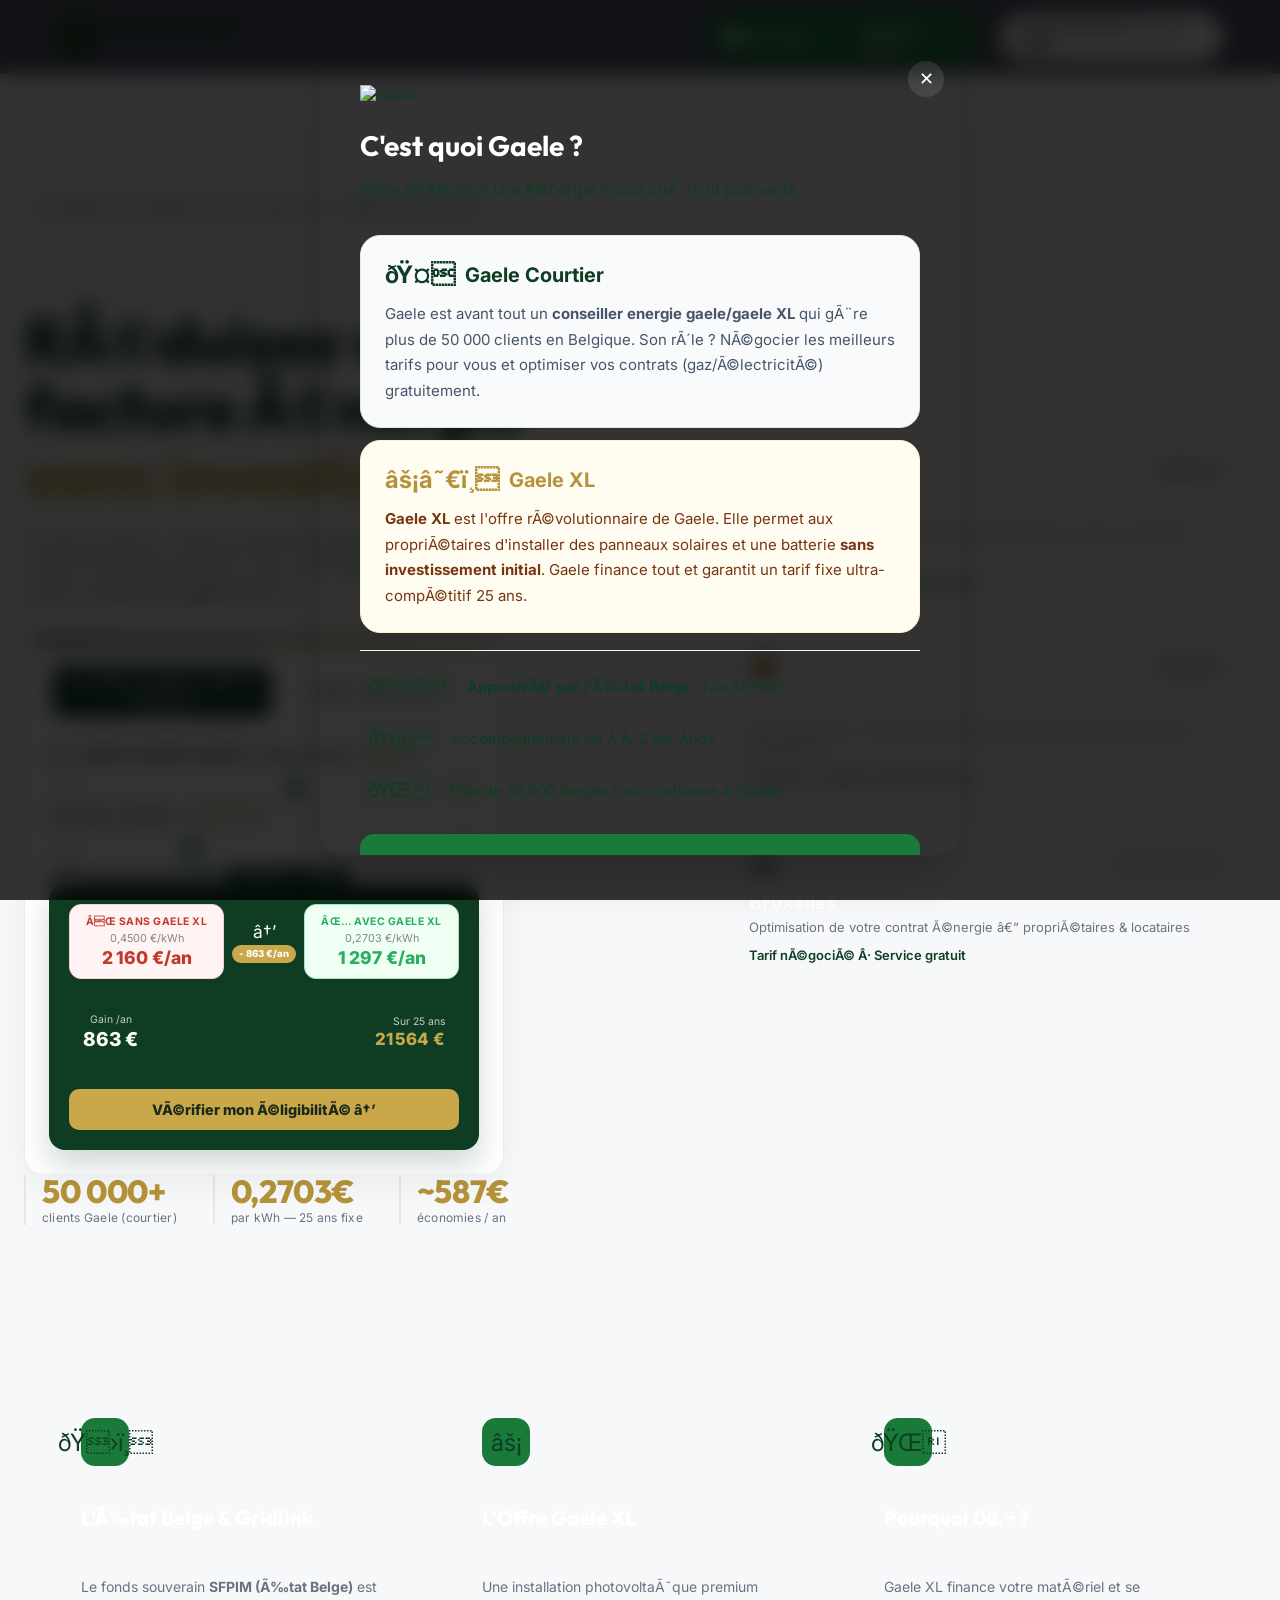
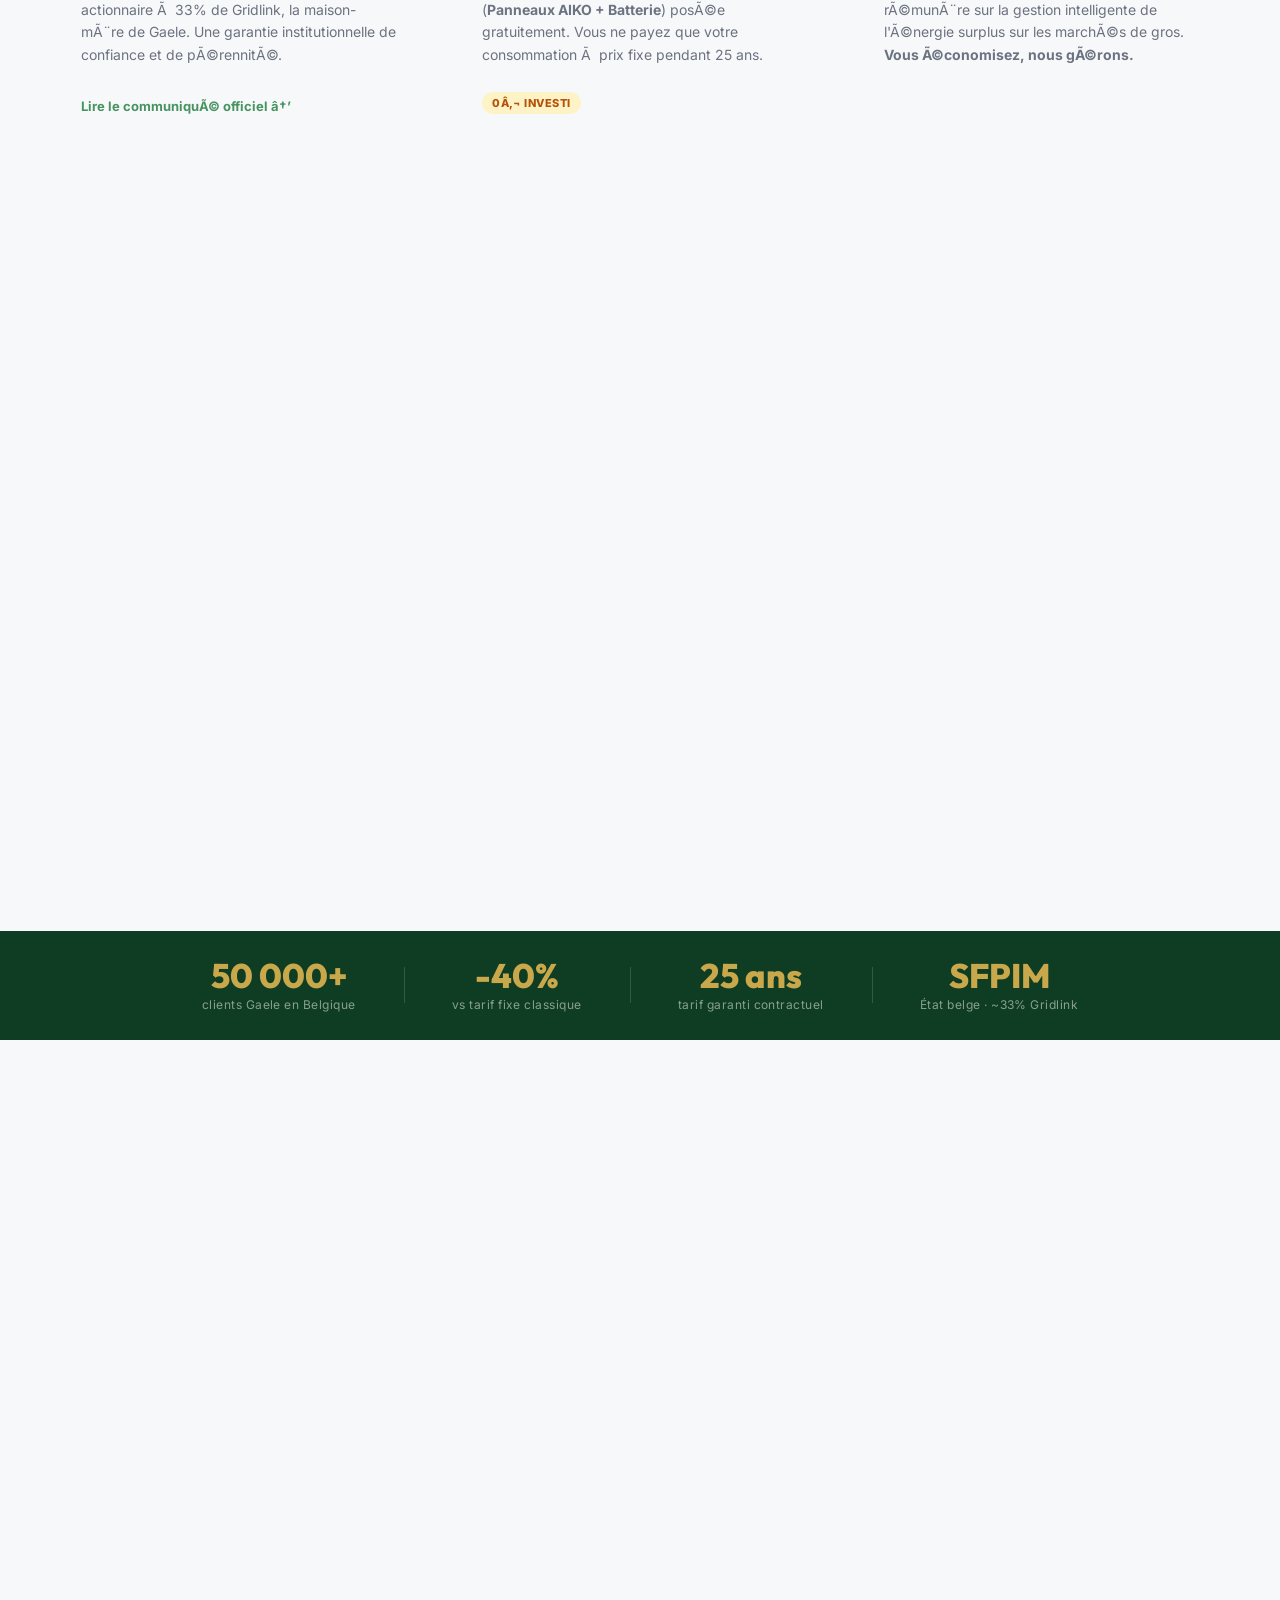
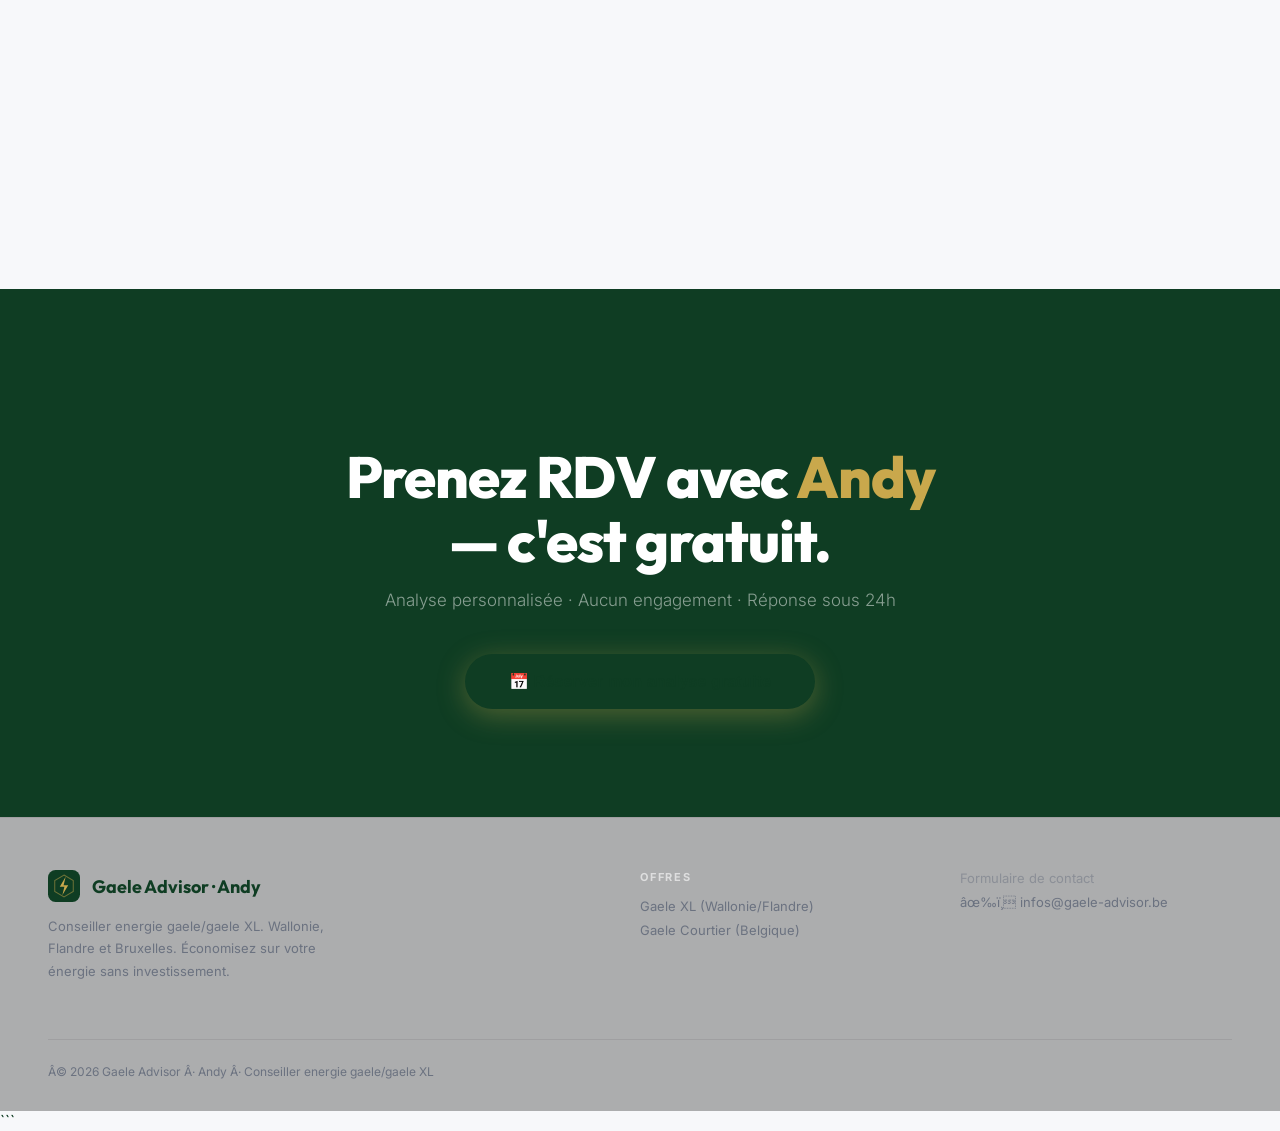
==== commit 2c43f8eb: "Revert to original Forest Green & Gold brand identity and remove chatbot" ====
--- a/index.html
+++ b/index.html
@@ -75,7 +75,6 @@
 <script src="https://cdn.jsdelivr.net/npm/flatpickr" defer></script>
 <script src="https://npmcdn.com/flatpickr/dist/l10n/fr.js" defer></script>
 <script src="script.js?v=4.0" defer></script>
-<script src="magic-chat.js" defer></script>
 
 <!-- Structured Data -->
 <script type="application/ld+json">
@@ -143,13 +142,7 @@
 ]
 </script>
 </head>
-<body>
-<!-- AURORA BACKGROUND -->
-<div class="aurora-wrapper">
-  <div class="aurora-blob blob-1"></div>
-  <div class="aurora-blob blob-2"></div>
-  <div class="aurora-blob blob-3"></div>
-</div>
+<body class="modal-closed">
 
 <!-- Google Tag Manager (noscript) -->
 <noscript><iframe src="https://www.googletagmanager.com/ns.html?id=GTM-54HFLBH8"
--- a/styles.css
+++ b/styles.css
@@ -1,101 +1,40 @@
 :root {
-  /* Palettes Sombre Premium (UI/UX Pro Max) */
-  --bg-deep:   #020617;
-  --bg-card:   rgba(15, 23, 42, 0.6);
-  
-  /* Neons & Accents */
-  --neon-green: #22C55E;
-  --neon-gold:  #FACC15;
-  --neon-glow:  rgba(34, 197, 94, 0.15);
-
-  /* Héritage Gaele (Modernisé) */
-  --forest:    #030712; /* Blue-black foundation */
-  --forest2:   #22C55E; /* Switch to Neon Green for accents */
-  --forest3:   #166534;
-  --forest4:   #15803D;
-  --gold:      #FACC15;
-  --gold2:     #EAB308;
-  --gold-d:    #CA8A04;
-
-  /* Neutres Dark Mode */
-  --white:     #F8FAFC;
-  --muted:     #94A3B8;
-  --muted2:    #64748B;
-  --border:    rgba(255, 255, 255, 0.08);
-  --border2:   rgba(255, 255, 255, 0.12);
-
-  /* Effets Pro Max */
-  --r: 24px;
-  --font-display: 'Outfit', 'Plus Jakarta Sans', sans-serif;
-  --font-body: 'Inter', 'Plus Jakarta Sans', sans-serif;
-  
-  --shadow-sm: 0 1px 2px 0 rgba(0, 0, 0, 0.05);
-  --shadow-lg: 0 10px 30px -3px rgba(0, 0, 0, 0.3), 0 4px 15px -2px rgba(0, 0, 0, 0.2);
-  --shadow-neon: 0 0 20px rgba(34, 197, 94, 0.1);
-  
-  --glass:     rgba(15, 23, 42, 0.65);
-  --glass-border: rgba(255, 255, 255, 0.1);
-  --blur:      16px;
-}
-
-*,*::before,*::after{margin:0;padding:0;box-sizing:border-box}
-html{scroll-behavior:smooth}
-body{
-  font-family:var(--font-body);
-  background:var(--bg-deep);
-  color:var(--white);
-  overflow-x:hidden;
-  min-height:100vh;
-  -webkit-font-smoothing: antialiased;
-}
-
-/* ── AURORA BACKGROUND SYSTEM ── */
-.aurora-wrapper {
-  position: fixed;
-  inset: 0;
-  z-index: 0;
-  overflow: hidden;
-  pointer-events: none;
-}
-.aurora-blob {
-  position: absolute;
-  width: 60vw;
-  height: 60vw;
-  border-radius: 50%;
-  filter: blur(100px);
-  opacity: 0.15;
-  mix-blend-mode: screen;
-  animation: aurora-float 20s infinite alternate;
-}
-.blob-1 { background: var(--neon-green); top: -20%; left: -10%; animation-delay: 0s; }
-.blob-2 { background: var(--neon-gold); bottom: -10%; right: -5%; animation-delay: -5s; }
-.blob-3 { background: #3B82F6; top: 30%; right: 10%; opacity: 0.1; animation-delay: -10s; }
-
-@keyframes aurora-float {
-  0% { transform: translate(0, 0) scale(1); }
-  50% { transform: translate(5%, 10%) scale(1.1); }
-  100% { transform: translate(-5%, -5%) scale(0.9); }
+  --forest: #0F3D23;
+  --forest2: #1A7A3A;
+  --forest3: #114B2C;
+  --gold: #C9A84C;
+  --gold-d: #B5933A;
+  --white: #FFFFFF;
+  --cream: #FAF9F6;
+  --bg: #F7F8FA;
+  --muted: #6B7280;
+  --border: rgba(0,0,0,0.08);
+  --r: 16px;
+  --font-display: 'Outfit', sans-serif;
+  --font-body: 'Inter', sans-serif;
+}
+
+body {
+  font-family: var(--font-body);
+  background: var(--bg);
+  color: var(--forest);
+  overflow-x: hidden;
+  margin: 0;
 }
 
 /* ── UTILITIES ── */
 .glass {
-  background: var(--glass);
-  backdrop-filter: blur(var(--blur));
-  -webkit-backdrop-filter: blur(var(--blur));
-  border: 1px solid var(--glass-border);
-}
-.neon-text {
-  text-shadow: 0 0 10px var(--neon-glow);
+  background: white;
+  border-bottom: 1px solid var(--border);
 }
 .bento-card {
   border-radius: var(--r);
   overflow: hidden;
-  transition: all 0.4s cubic-bezier(0.2, 0.8, 0.2, 1);
+  transition: all 0.3s;
 }
 .bento-card:hover {
-  transform: translateY(-5px) scale(1.02);
-  border-color: var(--neon-green);
-  box-shadow: 0 20px 40px rgba(0, 0, 0, 0.4), 0 0 20px rgba(34, 197, 94, 0.1);
+  transform: translateY(-2px);
+  box-shadow: 0 10px 30px rgba(0,0,0,0.05);
 }
 
 .main-nav,section,footer,main{position:relative;z-index:1}
@@ -110,10 +49,10 @@
 
 /* ── NAV ── */
 .main-nav{position:sticky;top:0;z-index:300;height:72px;display:flex;align-items:center;justify-content:space-between;padding:0 56px;
-  background:rgba(15, 23, 42, 0.7); backdrop-filter:blur(30px); -webkit-backdrop-filter:blur(30px);
-  border-bottom:1px solid rgba(255,255,255,0.05); transition: all 0.3s ease;
-  margin: 12px 24px 0; border-radius: 20px; border: 1px solid rgba(255,255,255,0.1);
-  box-shadow: 0 8px 32px 0 rgba(0, 0, 0, 0.3);
+  background:rgba(255, 255, 255, 0.9); backdrop-filter:blur(20px); -webkit-backdrop-filter:blur(20px);
+  border-bottom:1px solid var(--border); transition: all 0.3s ease;
+  margin: 0; 
+  box-shadow: var(--shadow-sm);
 }
 @media(max-width:768px){
   .main-nav{
@@ -136,20 +75,20 @@
 .nav-logo{display:flex;align-items:center;gap:14px;text-decoration:none}
 .nav-logo-mark{width:38px;height:38px;flex-shrink:0}
 .nav-logo-text{display:flex;flex-direction:column;line-height:1}
-.nav-logo-name{font-family:var(--font-display);font-size:20px;font-weight:700;color:var(--white);letter-spacing:.02em}
+.nav-logo-name{font-family:var(--font-display);font-size:20px;font-weight:700;color:var(--forest);letter-spacing:.02em}
 .nav-logo-sub{font-size:10px;font-weight:500;letter-spacing:.18em;text-transform:uppercase;color:var(--muted)}
 
 .nav-links{display:flex;align-items:center;gap:32px}
 .nav-links a{font-size:13px;font-weight:500;color:var(--muted);text-decoration:none;letter-spacing:.04em;transition:color .2s; margin-left: 32px;}
 .nav-links a:first-child { margin-left: 0; }
-.nav-links a:hover{color:var(--neon-green)}
+.nav-links a:hover{color:var(--forest2)}
 @media(max-width:900px){.nav-links{display:none}}
 
 .nav-right{display:flex;align-items:center;gap:20px}
 .nav-sfpim-tag {
   font-size: 13px;
   font-weight: 700;
-  color: var(--white);
+  color: var(--forest);
   padding: 8px 18px;
   border-radius: 100px;
   display: flex;
@@ -207,7 +146,7 @@
   position: relative;
   padding:120px 24px;
   overflow: hidden;
-  color: white;
+  color: var(--forest);
   display: flex;
   align-items: center;
   justify-content: center;
@@ -221,9 +160,9 @@
   width: 100%;
   margin: 0 auto;
 }
-.hero h1, .hero p, .hero-eyebrow-text { color: white !important; }
-.hero-desc { color: rgba(255,255,255,0.9) !important; }
-.hero-eyebrow { border-color: rgba(255,255,255,0.2) !important; background: rgba(0,0,0,0.2); }
+.hero h1, .hero p, .hero-eyebrow-text { color: var(--forest) !important; }
+.hero-desc { color: var(--muted) !important; }
+.hero-eyebrow { border-color: var(--border) !important; background: white; }
 
 @media(max-width:1024px){
   .hero { padding: 60px 20px; }
@@ -232,7 +171,7 @@
 @media(max-width:480px){.hero{padding-top:20px}}
 
 .hero-eyebrow{display:inline-flex;align-items:center;gap:10px;border:1px solid rgba(255,255,255,0.1);background:rgba(255,255,255,0.03);backdrop-filter:blur(10px);border-radius:100px;padding:6px 16px 6px 10px;margin-bottom:32px}
-.hero-eyebrow-dot{width:8px;height:8px;border-radius:50%;background:var(--neon-green);box-shadow: 0 0 10px var(--neon-green);animation:pulse 2.5s ease-in-out infinite}
+.hero-eyebrow-dot{width:8px;height:8px;border-radius:50%;background:var(--forest2);animation:pulse 2.5s ease-in-out infinite}
 @keyframes pulse{0%,100%{opacity:1;transform:scale(1)}50%{opacity:.5;transform:scale(.85)}}
 .hero-eyebrow-text{font-size:11px;font-weight:600;letter-spacing:.16em;text-transform:uppercase;color:var(--muted)}
 
@@ -243,7 +182,7 @@
 
 .hero-desc{font-size:16px;line-height:1.6;color:var(--muted);max-width:460px;margin-bottom:32px;font-weight:300}
 @media(max-width:480px){.hero-desc{font-size:15px}}
-.hero-desc strong{color:var(--white);font-weight:500}
+.hero-desc strong{color:var(--forest);font-weight:500}
 
 .hero-btns{display:flex;gap:14px;flex-wrap:wrap;margin-bottom:52px}
 .hero-btns > * { margin-right: 14px; margin-bottom: 14px; }
@@ -271,9 +210,9 @@
 .rbadge{font-size:10px;font-weight:700;padding:4px 10px;border-radius:100px;font-family:var(--font-body);letter-spacing:.1em;text-transform:uppercase}
 .rbadge.xl{background:rgba(15,61,35,0.08);color:var(--forest2);border:1px solid rgba(15,61,35,0.2)}
 .rbadge.courtier{background:#F3F4F6;color:#6B7280;border:1px solid #E5E7EB}
-.rcard-name{font-family:var(--font-display);font-size:20px;font-weight:700;color:var(--forest);margin-bottom:4px;letter-spacing:.01em}
-.rcard-desc{font-size:13px;color:#6B7280;line-height:1.5}
-.rcard-tag{font-size:13px;font-weight:600;color:var(--gold-d);margin-top:10px}
+.rcard-name{font-family:var(--font-display);font-size:20px;font-weight:700;color:var(--white);margin-bottom:4px;letter-spacing:.01em}
+.rcard-desc{font-size:13px;color:var(--muted);line-height:1.5}
+.rcard-tag{font-size:13px;font-weight:600;color:var(--neon-gold);margin-top:10px}
 
 /* ── SECTION COMMONS ── */
 .section-wrap{max-width:1200px;margin:0 auto;padding:0 48px}
@@ -303,19 +242,19 @@
   display: inline-flex;
   align-items: center;
   gap: 12px;
-  background: #fdfdfd;
-  border: 1.5px solid var(--forest2);
+  background: rgba(255, 255, 255, 0.05);
+  border: 1.5px solid var(--neon-green);
   padding: 12px 20px;
   border-radius: 14px;
   margin-top: 32px;
   text-decoration: none;
   transition: all .2s;
-  box-shadow: 0 4px 20px rgba(15, 61, 35, 0.05);
+  box-shadow: 0 4px 20px rgba(0, 0, 0, 0.2);
 }
 .hero-trust-box:hover {
   transform: translateY(-2px);
-  box-shadow: 0 8px 30px rgba(15, 61, 35, 0.12);
-  border-color: var(--forest4);
+  box-shadow: 0 8px 30px rgba(34, 197, 94, 0.2);
+  border-color: var(--neon-green);
 }
 .htb-logo { 
   width: 44px; 
@@ -377,13 +316,13 @@
   font-family: var(--font-display);
   font-size: 20px;
   font-weight: 800;
-  color: var(--forest);
+  color: var(--white);
   line-height: 1.2;
 }
 .ki-text {
   font-size: 14px;
   line-height: 1.6;
-  color: #4B5563;
+  color: var(--muted);
 }
 .ki-link {
   font-size: 13px;
@@ -412,10 +351,10 @@
 #qualification{background:#FFFFFF;padding:96px 0}
 #qualification .section-title{color:var(--forest) !important}
 #qualification .section-title em{color:var(--forest2) !important}
-#qualification .section-sub{color:#6B7280}
-
-.qstep-label{font-size:11px;font-weight:700;letter-spacing:.18em;text-transform:uppercase;color:var(--forest2);margin-bottom:16px;display:flex;align-items:center;gap:10px}
-.qstep-label::after{content:'';flex:1;height:1px;background:rgba(0,0,0,0.08)}
+#qualification .section-sub{color:var(--muted)}
+
+.qstep-label{font-size:11px;font-weight:700;letter-spacing:.18em;text-transform:uppercase;color:var(--forest);margin-bottom:16px;display:flex;align-items:center;gap:10px}
+.qstep-label::after{content:'';flex:1;height:1px;background:var(--border)}
 
 .qgrid-3{display:grid;grid-template-columns:repeat(3,1fr);gap:14px;margin-bottom:36px}
 .qgrid-2{display:grid;grid-template-columns:repeat(2,1fr);gap:14px;margin-bottom:36px}
@@ -431,15 +370,15 @@
 .qual-result-box{display:none;padding:8px 0;margin-top:32px;animation:fadeUp .4s cubic-bezier(.16,1,.3,1)}
 @keyframes fadeUp{from{opacity:0;transform:translateY(16px)}to{opacity:1;transform:none}}
 .qr-icon{font-size:36px;margin-bottom:14px}
-.qr-title{font-family:var(--font-display);font-size:24px;font-weight:800;margin-bottom:10px;line-height:1.1;color:var(--forest) !important}
-.qr-desc{font-size:14px;line-height:1.8;color:#4B5563 !important;margin-bottom:24px}
+.qr-title{font-family:var(--font-display);font-size:24px;font-weight:800;margin-bottom:10px;line-height:1.1;color:var(--white) !important}
+.qr-desc{font-size:14px;line-height:1.8;color:var(--muted) !important;margin-bottom:24px}
 .qr-btns{display:flex;gap:12px;flex-wrap:wrap}
 
 /* ── OFFERS ── */
-#offres{padding:96px 0;background:#F9FAFB}
-#offres .section-title{color:var(--forest)}
-#offres .section-title em{font-style:normal;color:var(--forest2)}
-#offres .section-sub{color:#6B7280}
+#offres{padding:96px 0;background:rgba(255,255,255,0.02)}
+#offres .section-title{color:var(--white)}
+#offres .section-title em{font-style:normal;color:var(--neon-green)}
+#offres .section-sub{color:var(--muted)}
 .offers-grid{display:grid;grid-template-columns:repeat(2,1fr);gap:24px;max-width:900px;margin:0 auto}
 @media(max-width:960px){.offers-grid{grid-template-columns:1fr}}
 
@@ -455,42 +394,42 @@
 .offer-badge.premium{background:rgba(15,61,35,0.08);color:var(--forest2);border:1px solid rgba(15,61,35,0.2)}
 .offer-badge.standard{background:rgba(14,31,19,0.08);color:var(--forest);border:1px solid rgba(14,31,19,0.15)}
 .offer-badge.courtier{background:#F3F4F6;color:#6B7280;border:1px solid #E5E7EB}
-.offer-title{font-family:var(--font-display);font-size:26px;font-weight:800;letter-spacing:-.01em;margin-bottom:6px}
+.offer-title{font-family:var(--font-display);font-size:26px;font-weight:800;letter-spacing:-.01em;margin-bottom:6px;color:var(--forest)}
 .offer-region{font-size:12px;color:var(--muted);margin-bottom:16px;display:block}
 .offer-card.featured .offer-region{color:var(--muted)}
-.offer-price{font-family:var(--font-display);font-size:42px;font-weight:800;letter-spacing:-.02em;line-height:1;margin-bottom:4px}
-.offer-price-sub{font-size:12px;margin-bottom:22px}
+.offer-price{font-family:var(--font-display);font-size:42px;font-weight:800;letter-spacing:-.02em;line-height:1;margin-bottom:4px;color:var(--forest)}
+.offer-price-sub{font-size:12px;margin-bottom:22px;color:var(--muted)}
 .offer-card.featured .offer-price-sub{color:var(--muted)}
 .offer-features{list-style:none;margin-bottom:28px}
-.offer-feature{font-size:13px;padding:10px 0;border-bottom:1px solid rgba(14,31,19,0.07);display:flex;align-items:flex-start;gap:10px;line-height:1.45;color:rgba(14,31,19,0.65)}
+.offer-feature{font-size:13px;padding:10px 0;border-bottom:1px solid rgba(0,0,0,0.05);display:flex;align-items:flex-start;gap:10px;line-height:1.45;color:var(--forest)}
 .offer-feature:last-child{border:none}
-.feat-check{font-size:14px;flex-shrink:0;margin-top:1px}
+.feat-check{font-size:14px;flex-shrink:0;margin-top:1px;color:var(--forest2)}
 .offer-cta{display:block;text-align:center;font-family:var(--font-body);font-size:14px;font-weight:700;padding:15px;border-radius:8px;cursor:pointer;border:none;width:100%;transition:all .2s;letter-spacing:.01em}
-.offer-cta.gold{background:var(--forest2);color:#fff}
-.offer-cta.gold:hover{box-shadow:0 4px 16px rgba(15,61,35,0.3);transform:translateY(-1px)}
-.offer-cta.outline-dark{background:transparent;border:1.5px solid #D1D5DB;color:var(--forest)}
-.offer-cta.outline-dark:hover{background:var(--forest);color:#fff}
-.offer-cta.outline-gold{background:transparent;border:1.5px solid var(--gold);color:var(--gold-d)}
+.offer-cta.gold{background:var(--forest);color:#fff}
+.offer-cta.gold:hover{box-shadow:0 4px 16px rgba(0,0,0,0.1);transform:translateY(-1px)}
+.offer-cta.outline-dark{background:transparent;border:1.5px solid var(--border);color:var(--forest)}
+.offer-cta.outline-dark:hover{background:var(--forest);color:white}
+.offer-cta.outline-gold{background:transparent;border:1.5px solid var(--gold);color:var(--gold)}
 .offer-cta.outline-gold:hover{background:var(--gold);color:var(--forest)}
-.offer-info{font-size:12px;color:#6B7280;display:flex;align-items:flex-start;gap:8px;padding:10px 0;line-height:1.5}
-.offer-info span{color:#6B7280;font-size:13px;flex-shrink:0}
+.offer-info{font-size:12px;color:var(--muted);display:flex;align-items:flex-start;gap:8px;padding:10px 0;line-height:1.5}
+.offer-info span{color:var(--muted);font-size:13px;flex-shrink:0}
 
 /* ── COMPARE TABLE ── */
-#compare{padding:96px 0;background:#FFFFFF}
+#compare{padding:96px 0;background:transparent}
 #compare .section-title{color:var(--forest) !important}
 #compare .section-title em{color:var(--forest2) !important}
-#compare .section-sub{color:#6B7280 !important}
+#compare .section-sub{color:var(--muted) !important}
 #compare .section-eyebrow{color:var(--forest2)}
-#compare p{color:#6B7280 !important}
+#compare p{color:var(--muted) !important}
 .compare-table{width:100%;border-collapse:collapse;margin-top:36px}
 .compare-table th{font-family:var(--font-body);font-size:13px;font-weight:700;padding:16px 20px;text-align:left;letter-spacing:.01em}
-.compare-table th:first-child{background:#F3F4F6;color:#6B7280;border-radius:10px 0 0 0}
-.compare-table th:last-child{background:var(--forest2);color:#fff;border-radius:0 10px 0 0}
-.compare-table th:nth-child(2){background:#F3F4F6;color:#9CA3AF}
-.compare-table td{padding:14px 20px;font-size:14px;border-bottom:1px solid #F3F4F6;vertical-align:middle;color:#4B5563}
+.compare-table th:first-child{background:#F3F4F6;color:var(--muted);border-radius:10px 0 0 0}
+.compare-table th:last-child{background:var(--forest);color:#fff;border-radius:0 10px 0 0}
+.compare-table th:nth-child(2){background:#F3F4F6;color:var(--muted)}
+.compare-table td{padding:14px 20px;font-size:14px;border-bottom:1px solid #F3F4F6;vertical-align:middle;color:var(--forest)}
 .compare-table tr:nth-child(even) td{background:#FAFAFA}
-.compare-table td:last-child{font-weight:700;color:var(--forest2)}
-.compare-table td:first-child{color:#9CA3AF;font-size:12px; min-width: 100px;}
+.compare-table td:last-child{font-weight:700;color:var(--forest)}
+.compare-table td:first-child{color:var(--muted);font-size:12px; min-width: 100px;}
 @media(max-width:600px){
   .compare-table th, .compare-table td { padding: 12px 10px; font-size: 12px; }
   .compare-table { display: block; overflow-x: auto; -webkit-overflow-scrolling: touch; }
@@ -498,30 +437,30 @@
 .cross{color:#FF6B6B}.check{color:#69DB7C}
 
 /* ── TESTIMONIALS ── */
-#temoignages{padding:96px 0;background:#F9FAFB}
+#temoignages{padding:96px 0;background:#FFFFFF}
 #temoignages .section-title{color:var(--forest)}
-#temoignages .section-title em{font-style:normal}
+#temoignages .section-title em{font-style:normal; color: var(--gold);}
 .testi-grid{display:grid;grid-template-columns:repeat(3,1fr);gap:20px}
 @media(max-width:900px){.testi-grid{grid-template-columns:1fr}}
-.tcard{background:#fff;border:1px solid #E5E7EB;border-radius:14px;padding:32px;transition:all .2s}
-.tcard:hover{transform:translateY(-2px);box-shadow:0 8px 24px rgba(0,0,0,0.06);border-color:var(--forest2)}
+.tcard{background:#FFFFFF;border:1px solid var(--border);border-radius:var(--r);padding:32px;transition:all .2s;box-shadow:var(--shadow-sm)}
+.tcard:hover{transform:translateY(-2px);box-shadow:0 8px 24px rgba(0,0,0,0.05);border-color:var(--gold)}
 .tcard-stars{color:#ddd;font-size:15px;letter-spacing:2px;margin-bottom:16px}
 .tcard-stars .star-filled{color:var(--gold)}
 .tcard-text{font-family:var(--font-body);font-size:16px;line-height:1.7;color:var(--forest);font-style:normal;margin-bottom:24px}
 .tcard-author{display:flex;align-items:center;gap:12px}
-.tcard-avatar{width:42px;height:42px;border-radius:50%;background:var(--forest2);display:flex;align-items:center;justify-content:center;font-weight:800;font-size:15px;color:#fff;flex-shrink:0}
+.tcard-avatar{width:42px;height:42px;border-radius:50%;background:var(--forest);display:flex;align-items:center;justify-content:center;font-weight:800;font-size:15px;color:#fff;flex-shrink:0}
 .tcard-name{font-weight:700;font-size:14px;color:var(--forest)}
-.tcard-location{font-size:12px;color:#9CA3AF;margin-top:1px}
-.tcard-badge{display:inline-block;font-size:10px;font-weight:700;padding:3px 8px;border-radius:100px;background:#F0FDF4;color:var(--forest3);border:1px solid rgba(21,87,47,0.2);letter-spacing:.08em;text-transform:uppercase;margin-top:4px}
+.tcard-location{font-size:12px;color:var(--muted);margin-top:1px}
+.tcard-badge{display:inline-block;font-size:10px;font-weight:700;padding:3px 8px;border-radius:100px;background:var(--bg);color:var(--forest);border:1px solid var(--border);letter-spacing:.08em;text-transform:uppercase;margin-top:4px}
 
 /* ── ANDY ── */
-#andy{padding:96px 0;background:#FFFFFF}
+#andy{padding:96px 0;background:transparent}
 .andy-section{max-width:640px;margin:0 auto;text-align:center}
-.andy-eyebrow{font-size:11px;font-weight:700;letter-spacing:.18em;text-transform:uppercase;color:var(--forest2);margin-bottom:10px;display:block}
-.andy-name{font-family:var(--font-display);font-size:36px; font-size:clamp(36px,4vw,56px);font-weight:800;color:#0A2E1A !important; color:var(--forest) !important;letter-spacing:-.02em;margin-bottom:6px}
+.andy-eyebrow{font-size:11px;font-weight:700;letter-spacing:.18em;text-transform:uppercase;color:var(--neon-green);margin-bottom:10px;display:block}
+.andy-name{font-family:var(--font-display);font-size:36px; font-size:clamp(36px,4vw,56px);font-weight:800;color:var(--white) !important;letter-spacing:-.02em;margin-bottom:6px}
 @media(min-width:1024px){ .andy-name { font-size: 56px; } }
-.andy-role{font-size:15px;color:var(--forest2);font-weight:500;margin-bottom:22px}
-.andy-bio{font-size:16px;line-height:1.75;color:#4B5563;font-weight:300;margin-bottom:30px}
+.andy-role{font-size:15px;color:var(--neon-gold);font-weight:500;margin-bottom:22px}
+.andy-bio{font-size:16px;line-height:1.75;color:var(--muted);font-weight:300;margin-bottom:30px}
 .andy-chips{display:flex;flex-wrap:wrap;gap:8px;margin-bottom:32px;justify-content:center}
 .chip{font-size:12px;font-weight:600;padding:6px 14px;border-radius:100px;font-family:var(--font-body)}
 .chip.gold{background:#F0FDF4;border:1px solid rgba(21,87,47,0.2);color:var(--forest3)}
@@ -536,23 +475,23 @@
 .contact-btn.rdv:hover{box-shadow:0 4px 16px rgba(15,61,35,0.3);transform:translateY(-1px)}
 
 /* ── FAQ ── */
-#faq{padding:96px 0;background:#F9FAFB}
+#faq{padding:96px 0;background:var(--bg)}
 #faq .section-title{color:var(--forest)}
-#faq .section-title em{font-style:normal}
+#faq .section-title em{font-style:normal; color: var(--gold);}
 .faq-grid{display:grid;grid-template-columns:1fr 1fr;gap:12px;margin-top:44px;align-items:start}
 @media(max-width:768px){
   .faq-grid{grid-template-columns:1fr}
   #faq, #temoignages, #andy { padding: 48px 0 !important; } /* Réduction drastique des paddings de section */
   .section-title { font-size: 24px !important; margin-bottom: 20px !important; }
 }
-.faq-item{background:#fff;border:1px solid #E5E7EB;border-radius:10px;overflow:hidden;cursor:pointer;transition:border-color .2s}
+.faq-item{background:#FFFFFF;border:1px solid var(--border);border-radius:10px;overflow:hidden;cursor:pointer;transition:border-color .2s}
 .faq-item:hover,.faq-item.open{border-color:var(--forest2)}
 .faq-q{padding:20px 24px;font-family:var(--font-body);font-size:15px;font-weight:600;display:flex;justify-content:space-between;align-items:center;gap:12px;user-select:none;color:var(--forest)}
 .faq-arrow{font-size:18px;transition:transform .3s;flex-shrink:0;color:var(--forest2)}
 .faq-item.open .faq-arrow{transform:rotate(45deg)}
 .faq-a{max-height:0;overflow:hidden;transition:max-height .4s cubic-bezier(.16,1,.3,1)}
 .faq-item.open .faq-a{max-height:2000px}
-.faq-a-inner{padding:0 24px 20px;font-size:14px;line-height:1.75;color:rgba(14,31,19,0.6);border-top:1px solid rgba(14,31,19,0.07)}
+.faq-a-inner{padding:0 24px 20px;font-size:14px;line-height:1.75;color:var(--muted);border-top:1px solid var(--border)}
 .faq-a-inner p{padding-top:14px}
 
 /* ── CTA FINAL (light) ── */
@@ -565,15 +504,15 @@
 .cta-btns{display:flex;justify-content:center;gap:14px;flex-wrap:wrap;position:relative;z-index:1}
 
 /* ── MODALS ── */
-.modal-overlay{display:none;position:fixed;inset:0;background:rgba(0,0,0,0.5);z-index:10000;align-items:center;justify-content:center;padding:10px;backdrop-filter:blur(10px); -webkit-backdrop-filter:blur(10px);}
+.modal-overlay{display:none;position:fixed;inset:0;background:rgba(0,0,0,0.8);z-index:10000;align-items:center;justify-content:center;padding:10px;backdrop-filter:blur(10px); -webkit-backdrop-filter:blur(10px);}
 .modal-overlay.open{display:flex}
-.cal-box{background:#fff;border-radius:20px;width:100%;max-width:580px;max-height:90vh;display:flex;flex-direction:column;overflow:hidden;box-shadow:0 24px 64px rgba(0,0,0,0.15);animation:fadeUp .4s cubic-bezier(.16,1,.3,1)}
-.cal-header{background:#F9FAFB;border-bottom:1px solid #E5E7EB;padding:26px 32px;display:flex;align-items:center;justify-content:space-between;flex-shrink:0}
-.cal-title{font-family:var(--font-display);font-size:20px;font-weight:700;color:var(--forest)}
-.cal-close{background:#F3F4F6;border:none;border-radius:50%;width:36px;height:36px;cursor:pointer;color:var(--forest);font-size:18px;display:flex;align-items:center;justify-content:center;transition:background .2s}
-.cal-close:hover{background:#E5E7EB}
+.cal-box{background:var(--bg-deep);border:1px solid var(--border);border-radius:20px;width:100%;max-width:580px;max-height:90vh;display:flex;flex-direction:column;overflow:hidden;box-shadow:0 24px 64px rgba(0,0,0,0.5);animation:fadeUp .4s cubic-bezier(.16,1,.3,1)}
+.cal-header{background:rgba(255,255,255,0.03);border-bottom:1px solid var(--border);padding:26px 32px;display:flex;align-items:center;justify-content:space-between;flex-shrink:0}
+.cal-title{font-family:var(--font-display);font-size:20px;font-weight:700;color:var(--white)}
+.cal-close{background:rgba(255,255,255,0.1);border:none;border-radius:50%;width:36px;height:36px;cursor:pointer;color:var(--white);font-size:18px;display:flex;align-items:center;justify-content:center;transition:background .2s}
+.cal-close:hover{background:rgba(255,255,255,0.2)}
 @media(max-width:480px){
-  .cal-header { padding: 12px 16px; border-bottom: 1px solid rgba(0,0,0,0.05); }
+  .cal-header { padding: 12px 16px; border-bottom: 1px solid var(--border); }
   .cal-title { font-size: 15px; }
   .cal-box { 
     max-width: 100%; 
@@ -581,23 +520,22 @@
     border-radius: 16px;
     max-height: 95vh;
   }
-  .cal-body { padding: 16px; }
 }
 .cal-body{padding:32px;overflow-y:auto;-webkit-overflow-scrolling:touch;flex:1}
-.cal-notice{background:#F0FDF4;border:1px solid rgba(21,87,47,0.2);border-radius:10px;padding:16px 20px;margin-bottom:24px;font-size:14px;font-weight:600;color:var(--forest3)}
+.cal-notice{background:rgba(34, 197, 94, 0.1);border:1px solid var(--neon-green);border-radius:10px;padding:16px 20px;margin-bottom:24px;font-size:14px;font-weight:600;color:var(--white)}
 .cal-form{display:grid;grid-template-columns:1fr 1fr;gap:12px}
 @media(max-width:500px){.cal-form{grid-template-columns:1fr}}
-.cal-inp{background:#F9FAFB;border:1.5px solid #E5E7EB;border-radius:10px;padding:13px 16px;font-family:var(--font-body);font-size:14px;color:var(--forest);outline:none;transition:all .2s cubic-bezier(0.4, 0, 0.2, 1);width:100%;text-overflow:ellipsis}
-.cal-inp:focus{border-color:var(--forest2);box-shadow:0 0 0 4px rgba(15,61,35,0.1);background:#fff}
-.cal-inp::placeholder{color:#9CA3AF;font-weight:400;font-size:14px}
+.cal-inp{background:rgba(255, 255, 255, 0.05);border:1.5px solid var(--border);border-radius:10px;padding:13px 16px;font-family:var(--font-body);font-size:14px;color:var(--white);outline:none;transition:all .2s cubic-bezier(0.4, 0, 0.2, 1);width:100%;text-overflow:ellipsis}
+.cal-inp:focus{border-color:var(--neon-green);box-shadow:0 0 0 4px rgba(34, 197, 94, 0.1);background:rgba(255, 255, 255, 0.07)}
+.cal-inp::placeholder{color:var(--muted);font-weight:400;font-size:14px}
 .cal-inp.full{grid-column:1/-1}
 .locked-field {
-  background: #F0FDF4 !important;
-  border-color: var(--forest2) !important;
-  color: var(--forest) !important;
+  background: rgba(34, 197, 94, 0.1) !important;
+  border-color: var(--neon-green) !important;
+  color: var(--white) !important;
   opacity: 1 !important;
   cursor: not-allowed;
-  box-shadow: inset 0 0 0 1px rgba(15,61,35,0.1) !important;
+  box-shadow: inset 0 0 0 1px rgba(34, 197, 94, 0.1) !important;
 }
 @media(max-width:480px){
   .cal-body { padding: 12px; }
@@ -627,38 +565,33 @@
 .cal-success-title{font-family:var(--font-display);font-size:24px;font-weight:800;color:var(--forest);margin-bottom:8px}
 .cal-success-sub{font-size:15px;color:#6B7280}
 
-/* ── Flatpickr overrides (light mode) ── */
-.flatpickr-day.selected,.flatpickr-day.selected:hover{background:var(--forest2) !important;border-color:var(--forest2) !important;color:#fff !important}
-.flatpickr-day:hover{background:#F0FDF4 !important;border-color:var(--forest2) !important}
-.flatpickr-months .flatpickr-month,.flatpickr-current-month .flatpickr-monthDropdown-months{background:var(--forest2) !important;color:#fff !important}
-.flatpickr-weekdays{background:var(--forest2) !important}
-span.flatpickr-weekday{color:rgba(255,255,255,0.7) !important;background:var(--forest2) !important}
-.flatpickr-months .flatpickr-prev-month,.flatpickr-months .flatpickr-next-month{color:#fff !important;fill:#fff !important}
-.flatpickr-months .flatpickr-prev-month svg,.flatpickr-months .flatpickr-next-month svg{fill:#fff !important}
-
-/* Highlight available dates/times */
-.flatpickr-day:not(.flatpickr-disabled):not(.selected) { background: #F0FDF4; border-color: #D1FAE5; color: var(--forest) !important; font-weight: 600; }
-.flatpickr-day.flatpickr-disabled { background: #f9fafb !important; color: #d1d5db !important; }
+/* ── Flatpickr overrides (Dark Mode) ── */
 .flatpickr-calendar {
-  z-index: 10100 !important;
-  box-shadow: 0 10px 30px rgba(0,0,0,0.15) !important;
-  border: 1px solid #E5E7EB !important;
-  border-radius: 12px !important;
-}
-
-.flatpickr-time input:hover { background: #D1FAE5 !important; }
-
-
-/* ── FOOTER (light) ── */
-footer{background:#F9FAFB;padding:52px 0 32px;border-top:1px solid #E5E7EB}
+  background: var(--bg-deep) !important;
+  border-radius: 16px !important;
+  border: 1px solid var(--border) !important;
+  box-shadow: 0 20px 40px rgba(0,0,0,0.5) !important;
+  color: var(--white) !important;
+}
+.flatpickr-day { color: var(--white) !important; }
+.flatpickr-day.selected,.flatpickr-day.selected:hover{background:var(--neon-green) !important;border-color:var(--neon-green) !important;color:#fff !important}
+.flatpickr-day:hover{background:rgba(34, 197, 94, 0.1) !important;border-color:var(--neon-green) !important}
+.flatpickr-months .flatpickr-month,.flatpickr-current-month .flatpickr-monthDropdown-months{background:transparent !important;color:var(--white) !important}
+.flatpickr-weekday { color: var(--muted) !important; }
+.flatpickr-months .flatpickr-prev-month,.flatpickr-months .flatpickr-next-month{color:var(--white) !important;fill:var(--white) !important}
+.flatpickr-time { border-top: 1px solid var(--border) !important; }
+.flatpickr-time input { color: var(--white) !important; }
+
+/* ── FOOTER (Dark) ── */
+footer{background:rgba(0,0,0,0.3);padding:52px 0 32px;border-top:1px solid var(--border)}
 .footer-grid{display:grid;grid-template-columns:2fr 1fr 1fr;gap:48px;margin-bottom:44px}
 @media(max-width:768px){.footer-grid{grid-template-columns:1fr;gap:32px}}
 .footer-brand{display:flex;align-items:center;gap:12px;margin-bottom:12px}
-.footer-desc{font-size:13px;color:#6B7280;line-height:1.7;max-width:300px}
-.footer-col-title{font-size:11px;font-weight:700;letter-spacing:.16em;text-transform:uppercase;color:#9CA3AF;margin-bottom:14px;display:block}
-.footer-link{display:block;font-size:13px;color:#6B7280;text-decoration:none;margin-bottom:8px;transition:color .2s}
-.footer-link:hover{color:var(--forest)}
-.footer-bottom{border-top:1px solid #E5E7EB;padding-top:24px;display:flex;justify-content:space-between;align-items:center;flex-wrap:wrap;gap:8px;font-size:12px;color:#9CA3AF}
+.footer-desc{font-size:13px;color:var(--muted);line-height:1.7;max-width:300px}
+.footer-col-title{font-size:11px;font-weight:700;letter-spacing:.16em;text-transform:uppercase;color:var(--white);margin-bottom:14px;display:block;opacity:0.6}
+.footer-link{display:block;font-size:13px;color:var(--muted);text-decoration:none;margin-bottom:8px;transition:color .2s}
+.footer-link:hover{color:var(--neon-green)}
+.footer-bottom{border-top:1px solid var(--border);padding-top:24px;display:flex;justify-content:space-between;align-items:center;flex-wrap:wrap;gap:8px;font-size:12px;color:var(--muted)}
 
 /* ── Focus visible ── */
 :focus-visible{outline:2px solid var(--forest2);outline-offset:2px}
@@ -732,7 +665,6 @@
   border: 1px dashed #E5E7EB;
 }
 
-/* ── MOBILE APP NAV (FIXED) ── */
 #mobile-nav {
   position: fixed !important;
   bottom: 20px !important;
@@ -752,85 +684,29 @@
   border: 1px solid rgba(0,0,0,0.08) !important;
   border-radius: 30px !important;
   box-shadow: 0 15px 40px rgba(0,0,0,0.18) !important;
-  z-index: 999 !important; /* Below Modals */
-  margin: 0 !important;
-}
-
-.m-nav-item {
-  display: flex;
-  flex-direction: column;
-  align-items: center;
-  gap: 4px;
-  text-decoration: none;
-  color: #9CA3AF;
-  transition: all 0.3s cubic-bezier(0.4, 0, 0.2, 1);
-  padding: 4px 0;
-}
-
-.m-nav-item.active {
-  color: var(--forest2);
-  transform: translateY(-4px);
-}
-
-.m-nav-item:active {
-  transform: scale(0.9);
-}
-
-.m-nav-ico {
-  font-size: 22px;
-  filter: grayscale(1) opacity(0.6);
-  transition: all 0.3s ease;
-}
-
-.m-nav-item.active .m-nav-ico {
-  filter: grayscale(0) opacity(1);
-  transform: scale(1.1);
-}
-
-.m-nav-lbl {
-  font-size: 10px;
-  font-weight: 700;
-  text-transform: uppercase;
-  letter-spacing: 0.05em;
-  opacity: 0.7;
-}
-
-.m-nav-item.active .m-nav-lbl {
-  opacity: 1;
-}
-
-/* ── PREMIUM HEADER FEELS ── */
+  z-index: 999 !important;
+}
+
+.m-nav-item { color: #9CA3AF !important; }
+.m-nav-item.active { color: var(--forest2) !important; }
+
+/* ── PREMIUM HEADER FEELS (Dark Glass) ── */
 .main-nav {
-  background: rgba(255,255,255,0.75) !important;
+  background: rgba(15, 23, 42, 0.7) !important;
   backdrop-filter: blur(25px) saturate(180%) !important;
   -webkit-backdrop-filter: blur(25px) saturate(180%) !important;
-  border: 1px solid rgba(255,255,255,0.3) !important;
-  box-shadow: 0 8px 32px 0 rgba(15, 61, 35, 0.08) !important;
+  border: 1px solid rgba(255,255,255,0.1) !important;
 }
 
 @media (max-width: 768px) {
-  #mobile-nav {
-    display: grid;
-  }
-  
-  /* App-view card styling on mobile */
+  #mobile-nav { display: grid; }
   .app-view {
     margin: 16px;
     padding: 40px 20px !important;
     border-radius: 28px !important;
-    background: #fff;
-    border: 1px solid rgba(0,0,0,0.03) !important;
-    box-shadow: var(--shadow-xl) !important;
-    overflow: hidden;
-  }
-  
-  body {
-    background: #F7F8FA !important;
-    padding-bottom: 120px;
-  }
-  
-  body.modal-open #mobile-nav {
-    display: none !important;
+    background: rgba(30, 41, 59, 0.7);
+    border: 1px solid rgba(255,255,255,0.08) !important;
+    backdrop-filter: blur(10px);
   }
 }
 
@@ -983,14 +859,14 @@
   transform: scale(1.1);
 }
 
-/* ── PROFESSIONNELS SECTION ── */
 .pro-box {
-  background: var(--cream2);
+  background: white;
   border-radius: 24px;
   padding: 48px;
   border: 1px solid var(--border);
   margin-top: 40px;
   margin-bottom: 40px;
+  box-shadow: var(--shadow-sm);
 }
 .pro-flex {
   display: flex;
@@ -1002,22 +878,6 @@
   flex: 1.2;
   min-width: 300px;
 }
-.pro-title {
-  margin-top: 10px;
-}
-.pro-sub {
-  text-align: left;
-  margin: 20px 0;
-  font-size: 16px;
-  line-height: 1.6;
-}
-.pro-list {
-  list-style: none;
-  padding: 0;
-  margin-bottom: 32px;
-  display: grid;
-  gap: 16px;
-}
 .pro-li {
   display: flex;
   align-items: center;
@@ -1029,36 +889,17 @@
   color: var(--forest2);
   font-weight: bold;
 }
-.pro-cta {
-  padding: 18px 36px;
-  font-size: 16px;
-}
-.pro-visual {
-  flex: 0.8;
-  min-width: 300px;
-  text-align: center;
-}
 .pro-img-card {
-  background: var(--white);
+  background: #FFFFFF;
   padding: 40px;
   border-radius: 24px;
-  box-shadow: 0 20px 40px rgba(0,0,0,0.05);
+  box-shadow: 0 10px 30px rgba(0, 0, 0, 0.05);
   border: 1px solid var(--border);
-}
-.pro-ico {
-  font-size: 48px;
-  margin-bottom: 20px;
 }
 .pro-img-title {
   font-weight: 700;
   font-size: 20px;
   color: var(--forest);
-}
-.pro-img-desc {
-  font-size: 14px;
-  color: var(--muted);
-  margin-top: 12px;
-  line-height: 1.5;
 }
 
 @media (max-width: 768px) {
@@ -1133,9 +974,10 @@
   display: grid;
   gap: 12px;
 }
+/* Scenarios List Styles */
 .scenario-item {
-  background: rgba(255, 255, 255, 0.4);
-  border: 1px solid #FED7AA;
+  background: #FFFFFF;
+  border: 1px solid var(--border);
   border-radius: 12px;
   padding: 12px;
   display: flex;
@@ -1144,14 +986,14 @@
   transition: transform 0.2s ease, background 0.2s ease;
 }
 .scenario-item:hover {
-  background: rgba(255, 255, 255, 0.8);
+  background: var(--bg);
   transform: translateX(4px);
 }
-.scenario-tag {
+.scen-num {
+  width: 32px;
+  height: 32px;
   background: var(--forest2);
   color: white;
-  width: 28px;
-  height: 28px;
   display: flex;
   align-items: center;
   justify-content: center;
@@ -1159,25 +1001,24 @@
   font-weight: 800;
   font-size: 14px;
   flex-shrink: 0;
-  box-shadow: 0 2px 4px rgba(0,0,0,0.1);
 }
 .scenario-content {
   font-size: 14px;
   line-height: 1.4;
-  color: #92400E;
+  color: var(--forest);
 }
 
 /* ── CALCULATOR WIDGET ── */
 #lp-calculator {
   padding: 60px 0;
-  background: var(--bg-soft);
+  background: var(--bg);
 }
 
 .widget-card {
-  background: var(--white);
+  background: #FFFFFF;
   border-radius: 32px;
   padding: 48px;
-  box-shadow: 0 30px 60px rgba(0,0,0,0.06);
+  box-shadow: 0 15px 40px rgba(0,0,0,0.06);
   border: 1px solid var(--border);
   position: relative;
   overflow: hidden;
@@ -1189,13 +1030,8 @@
   top: 0;
   left: 0;
   width: 100%;
-  height: 8px;
-  background: linear-gradient(90deg, var(--forest2), var(--gold));
-}
-
-.widget-header {
-  margin-bottom: 40px;
-  text-align: center;
+  height: 6px;
+  background: linear-gradient(90deg, var(--forest), var(--gold));
 }
 
 .widget-title {
@@ -1205,24 +1041,6 @@
   margin-top: 10px;
 }
 
-.widget-grid {
-  display: grid;
-  grid-template-columns: 1.2fr 0.8fr;
-  gap: 60px;
-  align-items: center;
-}
-
-.w-input-group {
-  margin-bottom: 30px;
-}
-
-.w-label-row {
-  display: flex;
-  justify-content: space-between;
-  align-items: center;
-  margin-bottom: 12px;
-}
-
 .w-label-row label {
   font-weight: 700;
   color: var(--forest);
@@ -1230,8 +1048,8 @@
 }
 
 .w-value {
-  background: var(--cream2);
-  color: var(--forest);
+  background: #F3F4F6;
+  color: var(--gold-d);
   padding: 4px 14px;
   border-radius: 20px;
   font-weight: 800;
@@ -1244,7 +1062,7 @@
   appearance: none;
   width: 100%;
   height: 8px;
-  background: #eee;
+  background: rgba(255,255,255,0.1);
   border-radius: 10px;
   outline: none;
 }
@@ -1254,7 +1072,7 @@
   width: 24px;
   height: 24px;
   background: var(--forest2);
-  border: 4px solid var(--white);
+  border: 4px solid #fff;
   border-radius: 50%;
   cursor: pointer;
   box-shadow: 0 4px 10px rgba(0,0,0,0.15);
@@ -1363,7 +1181,7 @@
 
 .w-mode-switcher {
   display: flex;
-  background: var(--cream2);
+  background: rgba(255,255,255,0.05);
   padding: 4px;
   border-radius: 12px;
   margin-bottom: 24px;
@@ -1379,7 +1197,7 @@
   border-radius: 9px;
   cursor: pointer;
   transition: all 0.3s;
-  color: var(--forest);
+  color: var(--muted);
 }
 
 .w-mode-btn.active {
@@ -1391,9 +1209,9 @@
 .widget-card.mini {
   padding: 24px;
   border-radius: 20px;
-  background: rgba(255,255,255,0.9);
+  background: rgba(255,255,255,0.95);
   backdrop-filter: blur(10px);
-  border: 1px solid rgba(14, 61, 35, 0.1);
+  border: 1px solid var(--border);
   box-shadow: 0 10px 30px rgba(0,0,0,0.05);
 }
 
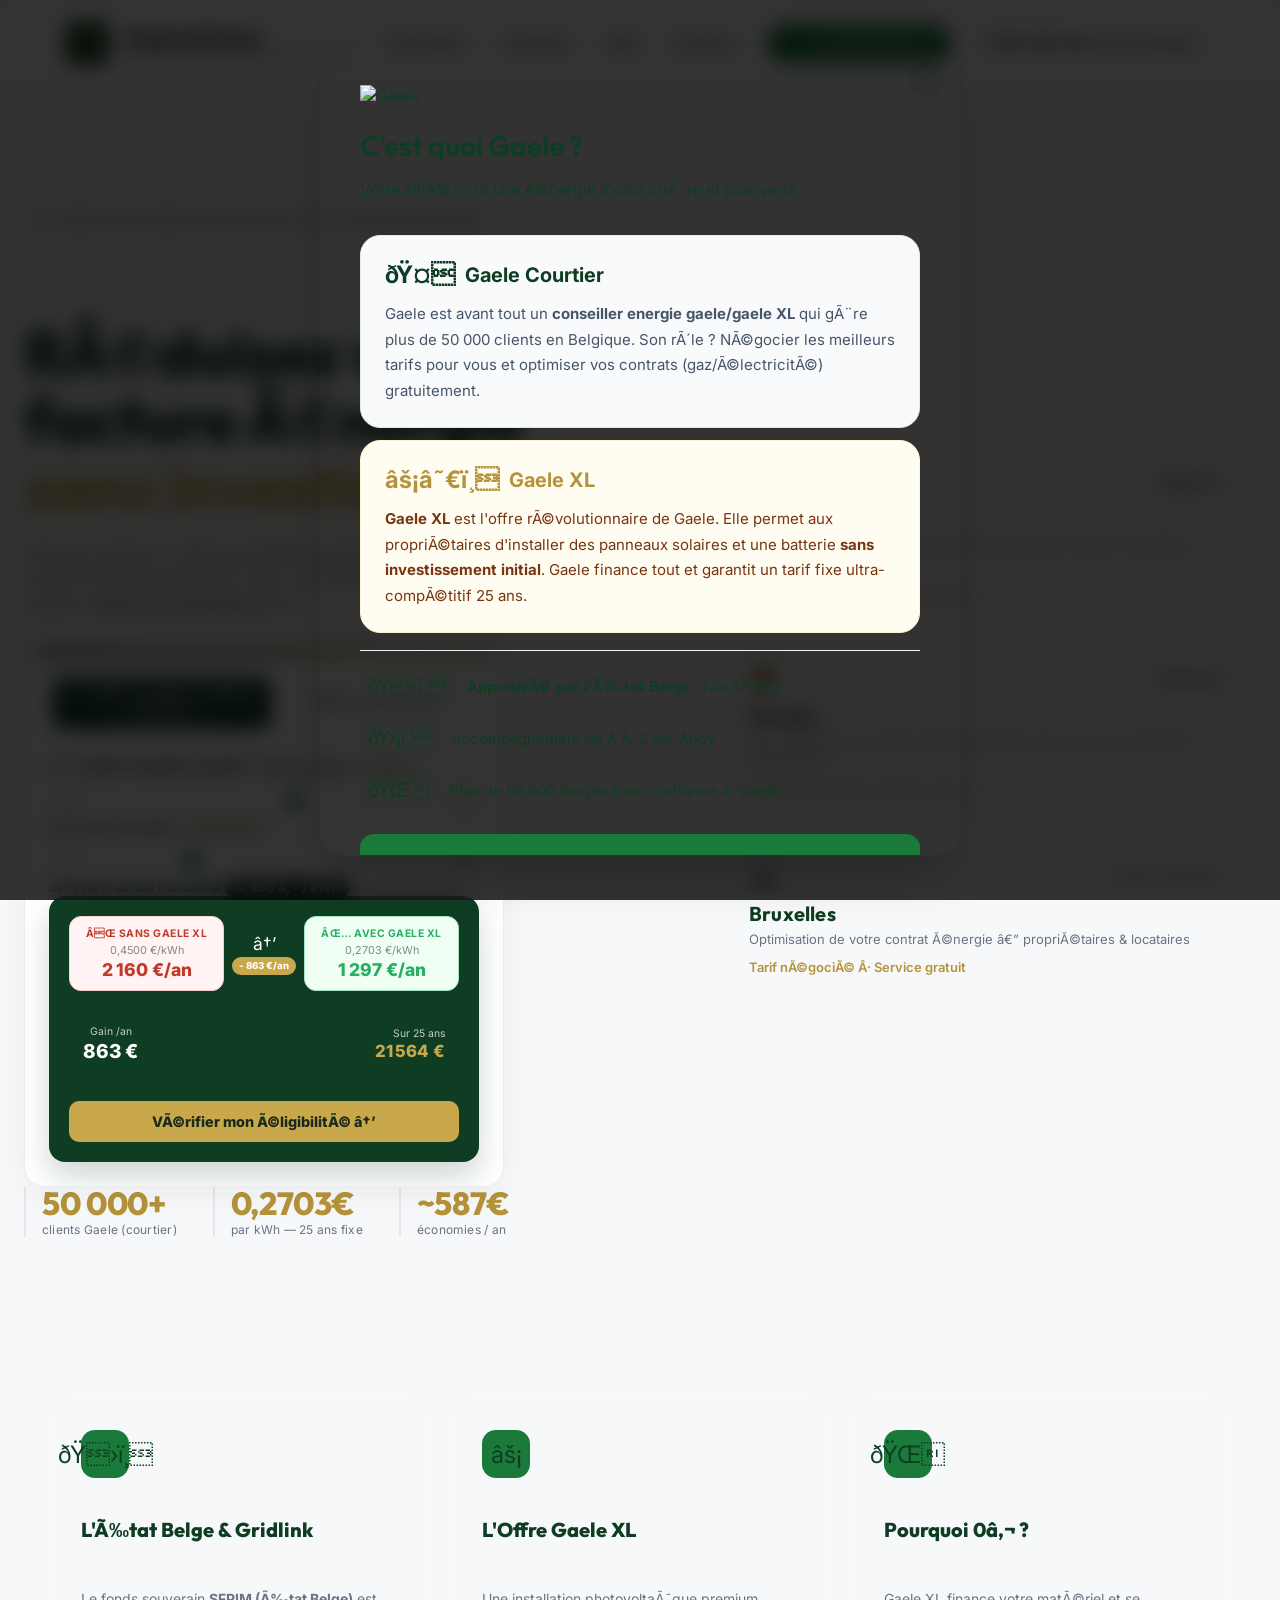
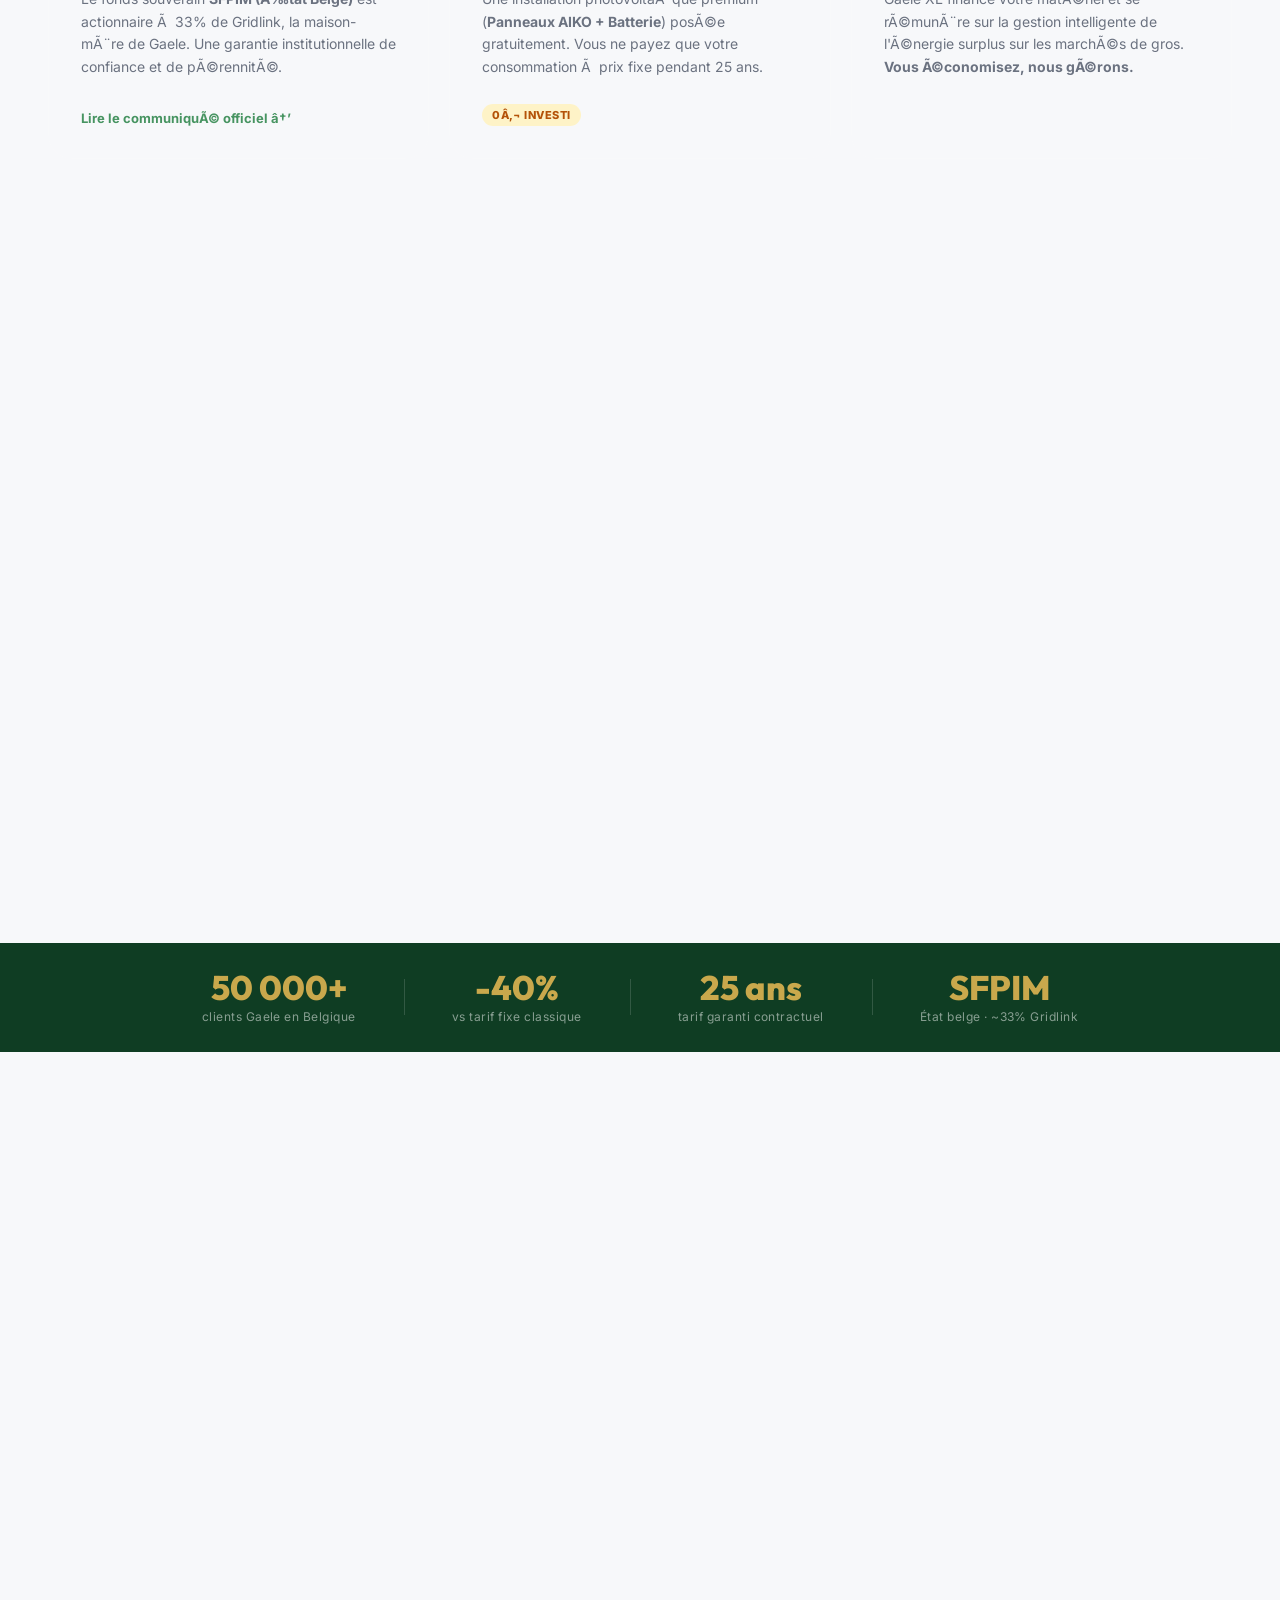
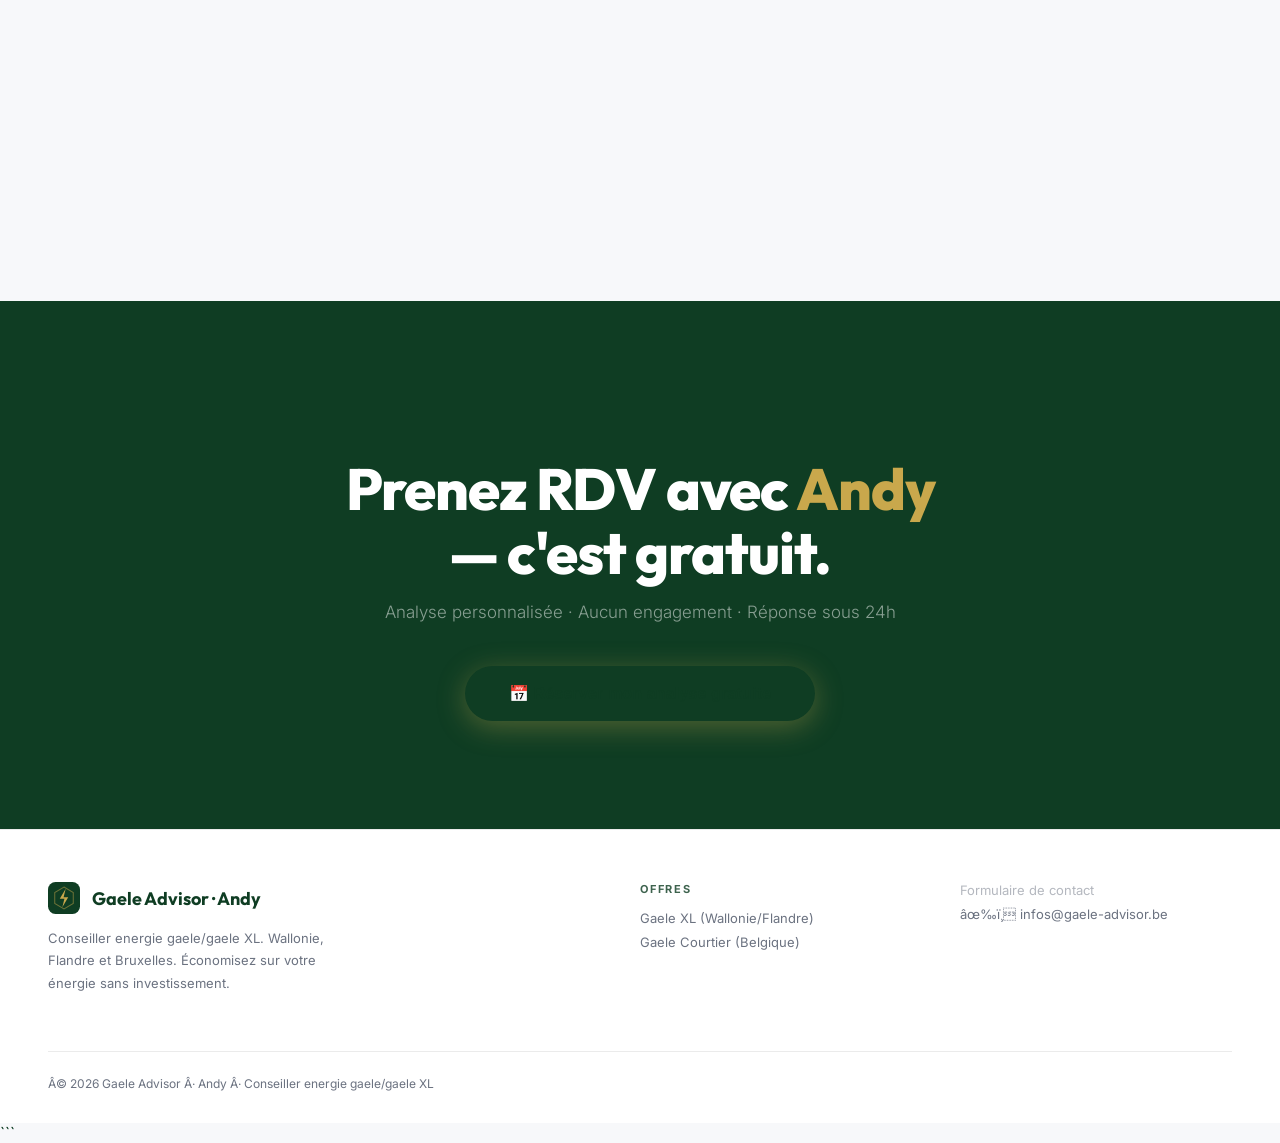
==== commit 97b57f5f: "Improve navbar aesthetics and fix broken Gaele logo" ====
--- a/index.html
+++ b/index.html
@@ -215,7 +215,9 @@
   </div>
   <div class="nav-right">
     <div onclick="openInfoModal(event)" class="nav-gaele-tag">
-      <img src="https://gaele.be/wp-content/themes/gaele/assets/images/logo_gaele.png" alt="Logo Gaele Advisor">
+      <svg class="tag-ico" width="16" height="16" viewBox="0 0 38 38" fill="none" xmlns="http://www.w3.org/2000/svg">
+        <path d="M21 8L14 20H19.5L17 30L24 18H18.5L21 8Z" fill="currentColor"/>
+      </svg>
       <span class="tag-txt">C'est quoi Gaele ?</span>
     </div>
     <a href="https://sfpim.be/fr/3489-2/" target="_blank" class="nav-sfpim-tag glass" style="text-decoration:none">
--- a/styles.css
+++ b/styles.css
@@ -48,11 +48,11 @@
 .logo-svg-wrap svg{display:block}
 
 /* ── NAV ── */
-.main-nav{position:sticky;top:0;z-index:300;height:72px;display:flex;align-items:center;justify-content:space-between;padding:0 56px;
-  background:rgba(255, 255, 255, 0.9); backdrop-filter:blur(20px); -webkit-backdrop-filter:blur(20px);
-  border-bottom:1px solid var(--border); transition: all 0.3s ease;
+.main-nav{position:sticky;top:0;z-index:300;height:84px;display:flex;align-items:center;justify-content:space-between;padding:0 64px;
+  background:rgba(255, 255, 255, 0.95); backdrop-filter:blur(24px); -webkit-backdrop-filter:blur(24px);
+  border-bottom:1px solid var(--border); transition: all 0.4s cubic-bezier(0.165, 0.84, 0.44, 1);
   margin: 0; 
-  box-shadow: var(--shadow-sm);
+  box-shadow: 0 4px 12px rgba(0,0,0,0.03);
 }
 @media(max-width:768px){
   .main-nav{
@@ -72,36 +72,41 @@
   .nav-gaele-tag { display: flex !important; }
 }
 
-.nav-logo{display:flex;align-items:center;gap:14px;text-decoration:none}
-.nav-logo-mark{width:38px;height:38px;flex-shrink:0}
-.nav-logo-text{display:flex;flex-direction:column;line-height:1}
-.nav-logo-name{font-family:var(--font-display);font-size:20px;font-weight:700;color:var(--forest);letter-spacing:.02em}
-.nav-logo-sub{font-size:10px;font-weight:500;letter-spacing:.18em;text-transform:uppercase;color:var(--muted)}
-
-.nav-links{display:flex;align-items:center;gap:32px}
-.nav-links a{font-size:13px;font-weight:500;color:var(--muted);text-decoration:none;letter-spacing:.04em;transition:color .2s; margin-left: 32px;}
-.nav-links a:first-child { margin-left: 0; }
+.nav-logo{display:flex;align-items:center;gap:16px;text-decoration:none;transition: transform 0.2s ease;}
+.nav-logo:hover { transform: scale(1.02); }
+.nav-logo-mark{width:44px;height:44px;flex-shrink:0}
+.nav-logo-text{display:flex;flex-direction:column;line-height:1.1}
+.nav-logo-name{font-family:var(--font-display);font-size:22px;font-weight:800;color:var(--forest);letter-spacing:-0.01em}
+.nav-logo-sub{font-size:11px;font-weight:600;letter-spacing:0.04em;text-transform:uppercase;color:var(--muted);opacity: 0.8;}
+
+.nav-links{display:flex;align-items:center;gap:40px}
+.nav-links a{font-size:14px;font-weight:600;color:var(--forest);text-decoration:none;letter-spacing:0.01em;transition:all 0.3s ease; position: relative;}
+.nav-links a::after { content: ''; position: absolute; bottom: -4px; left: 0; width: 0; height: 2px; background: var(--forest2); transition: width 0.3s ease; }
 .nav-links a:hover{color:var(--forest2)}
+.nav-links a:hover::after { width: 100%; }
 @media(max-width:900px){.nav-links{display:none}}
 
-.nav-right{display:flex;align-items:center;gap:20px}
+.nav-right{display:flex;align-items:center;gap:16px}
 .nav-sfpim-tag {
   font-size: 13px;
   font-weight: 700;
   color: var(--forest);
-  padding: 8px 18px;
+  padding: 10px 20px;
   border-radius: 100px;
   display: flex;
   align-items: center;
   gap: 8px;
   cursor: pointer;
-  transition: all .2s;
+  background: white;
+  border: 1.5px solid var(--border);
+  transition: all .3s cubic-bezier(0.175, 0.885, 0.32, 1.275);
 }
 .nav-sfpim-tag:hover {
-  background: var(--forest2);
+  background: var(--forest);
   color: white;
-  transform: translateY(-1px);
-  box-shadow: 0 4px 15px rgba(15, 61, 35, 0.15);
+  border-color: var(--forest);
+  transform: translateY(-2px);
+  box-shadow: 0 8px 20px rgba(15, 61, 35, 0.15);
 }
 .footer-link.disabled {
   opacity: 0.5;
@@ -118,23 +123,28 @@
   font-weight: 700;
   color: white;
   background: var(--forest2);
-  padding: 8px 16px;
+  padding: 10px 20px;
   border-radius: 100px;
-  border: 1px solid rgba(255,255,255,0.1);
-  display: flex;
-  align-items: center;
-  gap: 8px;
+  border: none;
+  display: flex;
+  align-items: center;
+  gap: 10px;
   cursor: pointer;
-  transition: all .2s;
+  transition: all .3s cubic-bezier(0.175, 0.885, 0.32, 1.275);
   text-decoration: none;
-  box-shadow: 0 2px 10px rgba(15, 61, 35, 0.15);
+  box-shadow: 0 4px 15px rgba(15, 61, 35, 0.2);
+}
+.nav-gaele-tag:hover {
+  background: var(--forest3);
+  transform: translateY(-2px);
+  box-shadow: 0 8px 24px rgba(15, 61, 35, 0.3);
 }
 .nav-gaele-tag:active {
   transform: scale(0.95);
 }
-.nav-gaele-tag img {
-  height: 14px;
-  filter: brightness(0) invert(1); /* Force the logo to white if it's the black version */
+.tag-ico {
+  color: var(--gold);
+  filter: drop-shadow(0 0 4px rgba(201, 168, 76, 0.4));
 }
 
 .nav-cta{background:var(--forest2);color:#fff;font-family:var(--font-body);font-size:13px;font-weight:700;padding:11px 24px;border-radius:8px;text-decoration:none;letter-spacing:.02em;transition:all .2s;white-space:nowrap;box-shadow:0 2px 8px rgba(15,61,35,0.2);border:none;cursor:pointer}
@@ -210,17 +220,17 @@
 .rbadge{font-size:10px;font-weight:700;padding:4px 10px;border-radius:100px;font-family:var(--font-body);letter-spacing:.1em;text-transform:uppercase}
 .rbadge.xl{background:rgba(15,61,35,0.08);color:var(--forest2);border:1px solid rgba(15,61,35,0.2)}
 .rbadge.courtier{background:#F3F4F6;color:#6B7280;border:1px solid #E5E7EB}
-.rcard-name{font-family:var(--font-display);font-size:20px;font-weight:700;color:var(--white);margin-bottom:4px;letter-spacing:.01em}
+.rcard-name{font-family:var(--font-display);font-size:20px;font-weight:700;color:var(--forest);margin-bottom:4px;letter-spacing:.01em}
 .rcard-desc{font-size:13px;color:var(--muted);line-height:1.5}
-.rcard-tag{font-size:13px;font-weight:600;color:var(--neon-gold);margin-top:10px}
+.rcard-tag{font-size:13px;font-weight:600;color:var(--gold-d);margin-top:10px}
 
 /* ── SECTION COMMONS ── */
 .section-wrap{max-width:1200px;margin:0 auto;padding:0 48px}
 @media(max-width:768px){.section-wrap{padding:0 24px}}
-.section-eyebrow{font-size:11px;font-weight:700;letter-spacing:.2em;text-transform:uppercase;color:var(--neon-green);margin-bottom:12px;display:block}
-.section-title{font-family:var(--font-display);font-size:32px; font-size:clamp(28px,3.5vw,46px);font-weight:800;letter-spacing:-.02em;line-height:1.1;margin-bottom:12px;color:var(--white)}
+.section-eyebrow{font-size:11px;font-weight:700;letter-spacing:.2em;text-transform:uppercase;color:var(--forest2);margin-bottom:12px;display:block}
+.section-title{font-family:var(--font-display);font-size:32px; font-size:clamp(28px,3.5vw,46px);font-weight:800;letter-spacing:-.02em;line-height:1.1;margin-bottom:12px;color:var(--forest)}
 @media(min-width:1024px){ .section-title { font-size: 46px; } }
-.section-title em{font-style:normal !important; color: var(--neon-gold);}
+.section-title em{font-style:normal !important; color: var(--gold-d);}
 .section-sub{font-size:16px;color:var(--muted);font-weight:300;max-width:520px;margin-bottom:52px;line-height:1.6}
 
 /* ── SOCIAL PROOF BAND ── */
@@ -242,14 +252,14 @@
   display: inline-flex;
   align-items: center;
   gap: 12px;
-  background: rgba(255, 255, 255, 0.05);
-  border: 1.5px solid var(--neon-green);
+  background: white;
+  border: 1.5px solid var(--forest2);
   padding: 12px 20px;
   border-radius: 14px;
   margin-top: 32px;
   text-decoration: none;
   transition: all .2s;
-  box-shadow: 0 4px 20px rgba(0, 0, 0, 0.2);
+  box-shadow: 0 4px 20px rgba(0, 0, 0, 0.05);
 }
 .hero-trust-box:hover {
   transform: translateY(-2px);
@@ -316,7 +326,7 @@
   font-family: var(--font-display);
   font-size: 20px;
   font-weight: 800;
-  color: var(--white);
+  color: var(--forest);
   line-height: 1.2;
 }
 .ki-text {
@@ -360,33 +370,33 @@
 .qgrid-2{display:grid;grid-template-columns:repeat(2,1fr);gap:14px;margin-bottom:36px}
 @media(max-width:600px){.qgrid-3,.qgrid-2{grid-template-columns:1fr}}
 
-.qcard{background:rgba(255,255,255,0.03);border:1.5px solid rgba(255,255,255,0.1);border-radius:var(--r);padding:22px 18px;cursor:pointer;transition:all .22s;text-align:center;display:flex;flex-direction:column;align-items:center;gap:8px;font-family:var(--font-body);color:var(--white)}
-.qcard:hover{border-color:var(--neon-green);background:rgba(34, 197, 94, 0.05);transform:translateY(-2px)}
-.qcard.selected{border-color:var(--neon-green);background:rgba(34, 197, 94, 0.1);box-shadow:0 0 15px rgba(34, 197, 94, 0.2)}
+.qcard{background:#FFFFFF;border:1.5px solid var(--border);border-radius:var(--r);padding:22px 18px;cursor:pointer;transition:all .22s;text-align:center;display:flex;flex-direction:column;align-items:center;gap:8px;font-family:var(--font-body);color:var(--forest)}
+.qcard:hover{border-color:var(--forest2);background:rgba(26, 122, 58, 0.02);transform:translateY(-2px)}
+.qcard.selected{border-color:var(--forest2);background:rgba(26, 122, 58, 0.05);box-shadow:0 4px 15px rgba(0,0,0,0.05)}
 .qcard-ico{font-size:30px}
-.qcard-label{font-size:15px;font-weight:700;letter-spacing:-.01em;color:var(--white)}
-.qcard.selected .qcard-label{color:var(--neon-green)}
+.qcard-label{font-size:15px;font-weight:700;letter-spacing:-.01em;color:var(--forest)}
+.qcard.selected .qcard-label{color:var(--forest2)}
 
 .qual-result-box{display:none;padding:8px 0;margin-top:32px;animation:fadeUp .4s cubic-bezier(.16,1,.3,1)}
 @keyframes fadeUp{from{opacity:0;transform:translateY(16px)}to{opacity:1;transform:none}}
 .qr-icon{font-size:36px;margin-bottom:14px}
-.qr-title{font-family:var(--font-display);font-size:24px;font-weight:800;margin-bottom:10px;line-height:1.1;color:var(--white) !important}
+.qr-title{font-family:var(--font-display);font-size:24px;font-weight:800;margin-bottom:10px;line-height:1.1;color:var(--forest) !important}
 .qr-desc{font-size:14px;line-height:1.8;color:var(--muted) !important;margin-bottom:24px}
 .qr-btns{display:flex;gap:12px;flex-wrap:wrap}
 
 /* ── OFFERS ── */
-#offres{padding:96px 0;background:rgba(255,255,255,0.02)}
-#offres .section-title{color:var(--white)}
-#offres .section-title em{font-style:normal;color:var(--neon-green)}
+#offres{padding:96px 0;background:var(--bg)}
+#offres .section-title{color:var(--forest)}
+#offres .section-title em{font-style:normal;color:var(--forest2)}
 #offres .section-sub{color:var(--muted)}
 .offers-grid{display:grid;grid-template-columns:repeat(2,1fr);gap:24px;max-width:900px;margin:0 auto}
 @media(max-width:960px){.offers-grid{grid-template-columns:1fr}}
 
-.offer-card{background:rgba(255,255,255,0.03);border:1px solid rgba(255,255,255,0.1);backdrop-filter:blur(20px);border-radius:16px;padding:36px 32px;position:relative;overflow:hidden;transition:all .3s}
-.offer-card:hover{transform:translateY(-5px);border-color:var(--neon-green)}
-.offer-card.featured{background:rgba(34, 197, 94, 0.05);border-color:var(--neon-green);box-shadow: 0 0 30px rgba(34, 197, 94, 0.15);}
-.offer-card.featured .offer-title{color:var(--neon-green)}
-.offer-card.featured .offer-feature{color:var(--white);border-color:rgba(255,255,255,0.07)}
+.offer-card{background:#FFFFFF;border:1px solid var(--border);border-radius:16px;padding:36px 32px;position:relative;overflow:hidden;transition:all .3s;box-shadow:var(--shadow-sm)}
+.offer-card:hover{transform:translateY(-5px);border-color:var(--forest2)}
+.offer-card.featured{background:rgba(26, 122, 58, 0.02);border-color:var(--forest2);box-shadow: 0 10px 40px rgba(15, 61, 35, 0.1);}
+.offer-card.featured .offer-title{color:var(--forest2)}
+.offer-card.featured .offer-feature{color:var(--forest);border-color:rgba(0,0,0,0.05)}
 .offer-top-bar{height:3px;position:absolute;top:0;left:0;right:0;border-radius:16px 16px 0 0}
 
 .offer-ico{font-size:38px;margin-bottom:18px}
@@ -457,9 +467,9 @@
 #andy{padding:96px 0;background:transparent}
 .andy-section{max-width:640px;margin:0 auto;text-align:center}
 .andy-eyebrow{font-size:11px;font-weight:700;letter-spacing:.18em;text-transform:uppercase;color:var(--neon-green);margin-bottom:10px;display:block}
-.andy-name{font-family:var(--font-display);font-size:36px; font-size:clamp(36px,4vw,56px);font-weight:800;color:var(--white) !important;letter-spacing:-.02em;margin-bottom:6px}
+.andy-name{font-family:var(--font-display);font-size:36px; font-size:clamp(36px,4vw,56px);font-weight:800;color:var(--forest) !important;letter-spacing:-.02em;margin-bottom:6px}
 @media(min-width:1024px){ .andy-name { font-size: 56px; } }
-.andy-role{font-size:15px;color:var(--neon-gold);font-weight:500;margin-bottom:22px}
+.andy-role{font-size:15px;color:var(--gold-d);font-weight:500;margin-bottom:22px}
 .andy-bio{font-size:16px;line-height:1.75;color:var(--muted);font-weight:300;margin-bottom:30px}
 .andy-chips{display:flex;flex-wrap:wrap;gap:8px;margin-bottom:32px;justify-content:center}
 .chip{font-size:12px;font-weight:600;padding:6px 14px;border-radius:100px;font-family:var(--font-body)}
@@ -508,9 +518,9 @@
 .modal-overlay.open{display:flex}
 .cal-box{background:var(--bg-deep);border:1px solid var(--border);border-radius:20px;width:100%;max-width:580px;max-height:90vh;display:flex;flex-direction:column;overflow:hidden;box-shadow:0 24px 64px rgba(0,0,0,0.5);animation:fadeUp .4s cubic-bezier(.16,1,.3,1)}
 .cal-header{background:rgba(255,255,255,0.03);border-bottom:1px solid var(--border);padding:26px 32px;display:flex;align-items:center;justify-content:space-between;flex-shrink:0}
-.cal-title{font-family:var(--font-display);font-size:20px;font-weight:700;color:var(--white)}
-.cal-close{background:rgba(255,255,255,0.1);border:none;border-radius:50%;width:36px;height:36px;cursor:pointer;color:var(--white);font-size:18px;display:flex;align-items:center;justify-content:center;transition:background .2s}
-.cal-close:hover{background:rgba(255,255,255,0.2)}
+.cal-title{font-family:var(--font-display);font-size:20px;font-weight:700;color:var(--forest)}
+.cal-close{background:rgba(0,0,0,0.05);border:none;border-radius:50%;width:36px;height:36px;cursor:pointer;color:var(--forest);font-size:18px;display:flex;align-items:center;justify-content:center;transition:background .2s}
+.cal-close:hover{background:rgba(0,0,0,0.1)}
 @media(max-width:480px){
   .cal-header { padding: 12px 16px; border-bottom: 1px solid var(--border); }
   .cal-title { font-size: 15px; }
@@ -522,11 +532,11 @@
   }
 }
 .cal-body{padding:32px;overflow-y:auto;-webkit-overflow-scrolling:touch;flex:1}
-.cal-notice{background:rgba(34, 197, 94, 0.1);border:1px solid var(--neon-green);border-radius:10px;padding:16px 20px;margin-bottom:24px;font-size:14px;font-weight:600;color:var(--white)}
+.cal-notice{background:rgba(26, 122, 58, 0.05);border:1px solid var(--forest2);border-radius:10px;padding:16px 20px;margin-bottom:24px;font-size:14px;font-weight:600;color:var(--forest)}
 .cal-form{display:grid;grid-template-columns:1fr 1fr;gap:12px}
 @media(max-width:500px){.cal-form{grid-template-columns:1fr}}
-.cal-inp{background:rgba(255, 255, 255, 0.05);border:1.5px solid var(--border);border-radius:10px;padding:13px 16px;font-family:var(--font-body);font-size:14px;color:var(--white);outline:none;transition:all .2s cubic-bezier(0.4, 0, 0.2, 1);width:100%;text-overflow:ellipsis}
-.cal-inp:focus{border-color:var(--neon-green);box-shadow:0 0 0 4px rgba(34, 197, 94, 0.1);background:rgba(255, 255, 255, 0.07)}
+.cal-inp{background:#FFFFFF;border:1.5px solid var(--border);border-radius:10px;padding:13px 16px;font-family:var(--font-body);font-size:14px;color:var(--forest);outline:none;transition:all .2s cubic-bezier(0.4, 0, 0.2, 1);width:100%;text-overflow:ellipsis}
+.cal-inp:focus{border-color:var(--forest2);box-shadow:0 0 0 4px rgba(26, 122, 58, 0.05);background:white}
 .cal-inp::placeholder{color:var(--muted);font-weight:400;font-size:14px}
 .cal-inp.full{grid-column:1/-1}
 .locked-field {
@@ -567,30 +577,30 @@
 
 /* ── Flatpickr overrides (Dark Mode) ── */
 .flatpickr-calendar {
-  background: var(--bg-deep) !important;
+  background: #FFFFFF !important;
   border-radius: 16px !important;
   border: 1px solid var(--border) !important;
-  box-shadow: 0 20px 40px rgba(0,0,0,0.5) !important;
-  color: var(--white) !important;
-}
-.flatpickr-day { color: var(--white) !important; }
-.flatpickr-day.selected,.flatpickr-day.selected:hover{background:var(--neon-green) !important;border-color:var(--neon-green) !important;color:#fff !important}
-.flatpickr-day:hover{background:rgba(34, 197, 94, 0.1) !important;border-color:var(--neon-green) !important}
-.flatpickr-months .flatpickr-month,.flatpickr-current-month .flatpickr-monthDropdown-months{background:transparent !important;color:var(--white) !important}
+  box-shadow: 0 10px 30px rgba(0,0,0,0.1) !important;
+  color: var(--forest) !important;
+}
+.flatpickr-day { color: var(--forest) !important; }
+.flatpickr-day.selected,.flatpickr-day.selected:hover{background:var(--forest2) !important;border-color:var(--forest2) !important;color:#fff !important}
+.flatpickr-day:hover{background:rgba(26, 122, 58, 0.1) !important;border-color:var(--forest2) !important}
+.flatpickr-months .flatpickr-month,.flatpickr-current-month .flatpickr-monthDropdown-months{background:transparent !important;color:var(--forest) !important}
 .flatpickr-weekday { color: var(--muted) !important; }
-.flatpickr-months .flatpickr-prev-month,.flatpickr-months .flatpickr-next-month{color:var(--white) !important;fill:var(--white) !important}
+.flatpickr-months .flatpickr-prev-month,.flatpickr-months .flatpickr-next-month{color:var(--forest) !important;fill:var(--forest) !important}
 .flatpickr-time { border-top: 1px solid var(--border) !important; }
-.flatpickr-time input { color: var(--white) !important; }
+.flatpickr-time input { color: var(--forest) !important; }
 
 /* ── FOOTER (Dark) ── */
-footer{background:rgba(0,0,0,0.3);padding:52px 0 32px;border-top:1px solid var(--border)}
+footer{background:#FFFFFF;padding:52px 0 32px;border-top:1px solid var(--border)}
 .footer-grid{display:grid;grid-template-columns:2fr 1fr 1fr;gap:48px;margin-bottom:44px}
 @media(max-width:768px){.footer-grid{grid-template-columns:1fr;gap:32px}}
 .footer-brand{display:flex;align-items:center;gap:12px;margin-bottom:12px}
 .footer-desc{font-size:13px;color:var(--muted);line-height:1.7;max-width:300px}
-.footer-col-title{font-size:11px;font-weight:700;letter-spacing:.16em;text-transform:uppercase;color:var(--white);margin-bottom:14px;display:block;opacity:0.6}
+.footer-col-title{font-size:11px;font-weight:700;letter-spacing:.16em;text-transform:uppercase;color:var(--forest);margin-bottom:14px;display:block;opacity:0.8}
 .footer-link{display:block;font-size:13px;color:var(--muted);text-decoration:none;margin-bottom:8px;transition:color .2s}
-.footer-link:hover{color:var(--neon-green)}
+.footer-link:hover{color:var(--forest2)}
 .footer-bottom{border-top:1px solid var(--border);padding-top:24px;display:flex;justify-content:space-between;align-items:center;flex-wrap:wrap;gap:8px;font-size:12px;color:var(--muted)}
 
 /* ── Focus visible ── */
@@ -692,10 +702,10 @@
 
 /* ── PREMIUM HEADER FEELS (Dark Glass) ── */
 .main-nav {
-  background: rgba(15, 23, 42, 0.7) !important;
-  backdrop-filter: blur(25px) saturate(180%) !important;
-  -webkit-backdrop-filter: blur(25px) saturate(180%) !important;
-  border: 1px solid rgba(255,255,255,0.1) !important;
+  background: rgba(255, 255, 255, 0.9) !important;
+  backdrop-filter: blur(20px) saturate(180%) !important;
+  -webkit-backdrop-filter: blur(20px) saturate(180%) !important;
+  border: 1px solid var(--border) !important;
 }
 
 @media (max-width: 768px) {
@@ -704,9 +714,9 @@
     margin: 16px;
     padding: 40px 20px !important;
     border-radius: 28px !important;
-    background: rgba(30, 41, 59, 0.7);
-    border: 1px solid rgba(255,255,255,0.08) !important;
-    backdrop-filter: blur(10px);
+    background: #FFFFFF;
+    border: 1px solid var(--border) !important;
+    box-shadow: var(--shadow-md);
   }
 }
 
